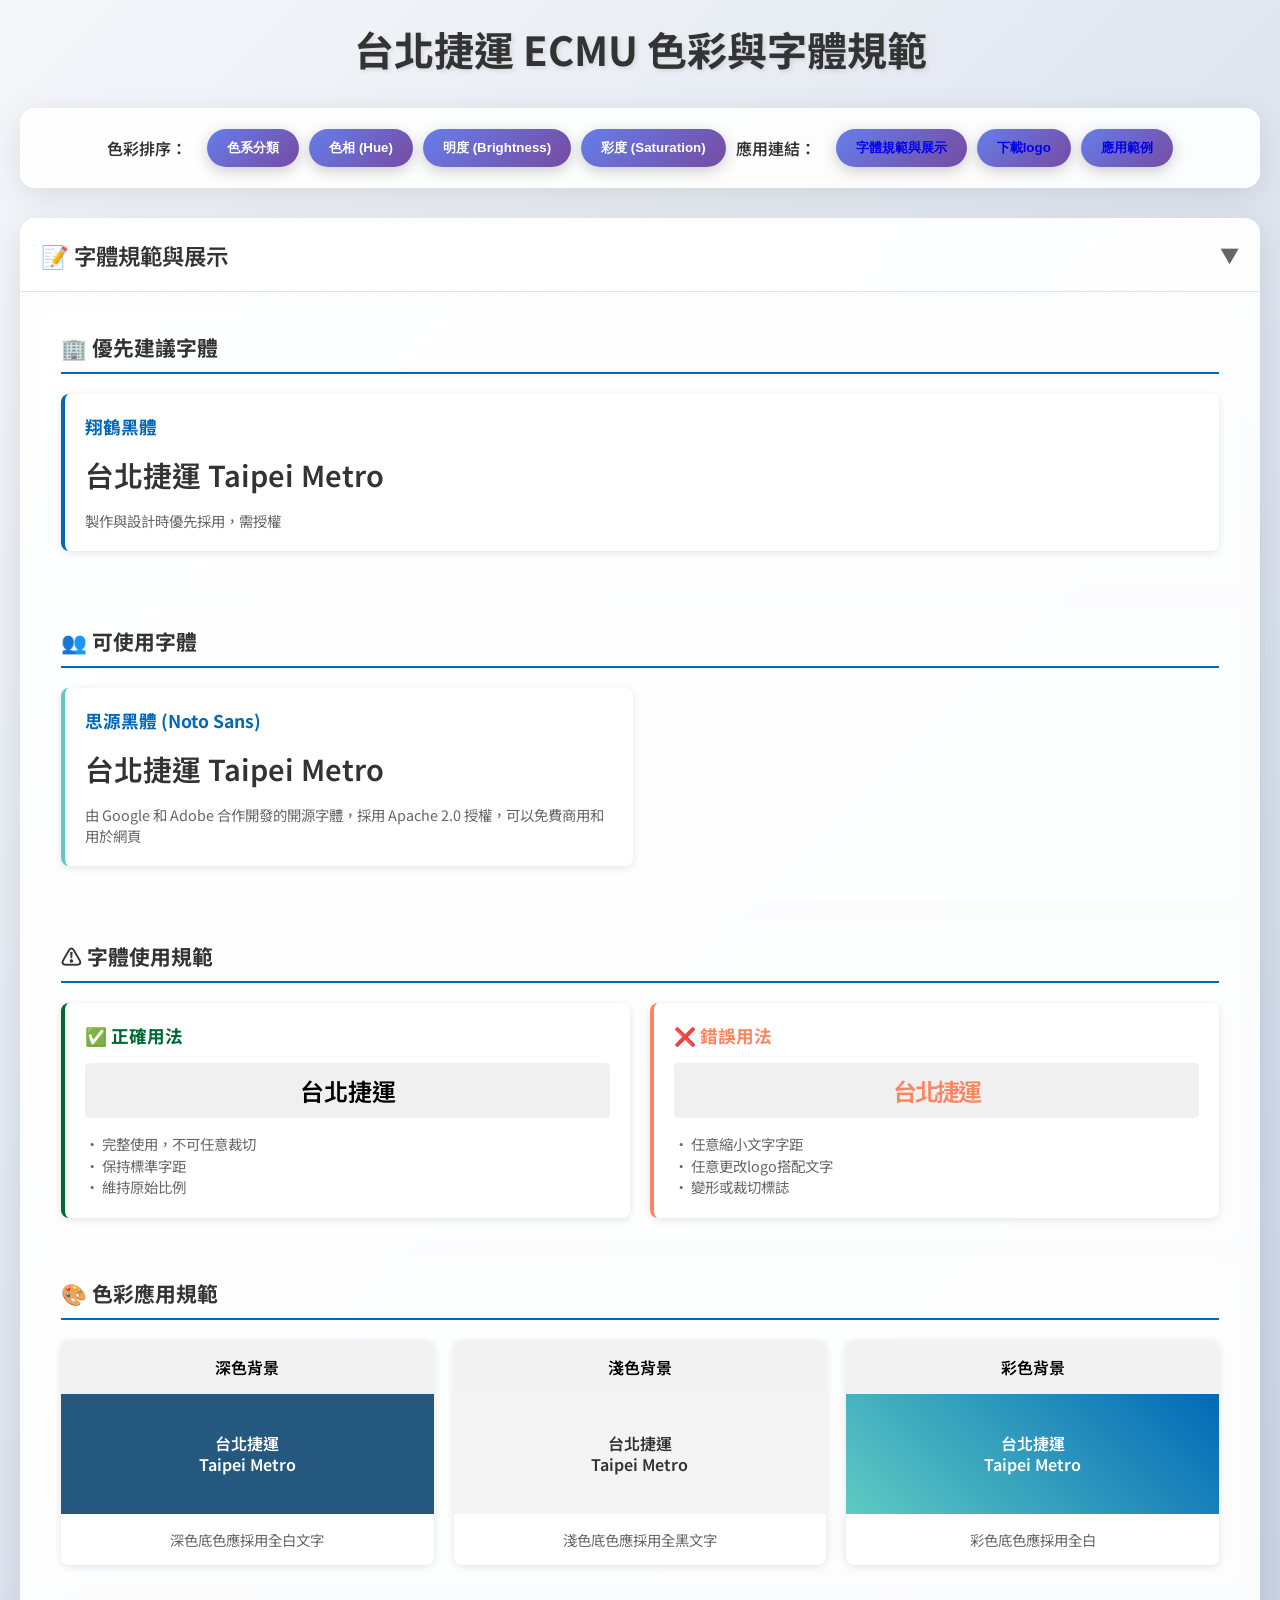
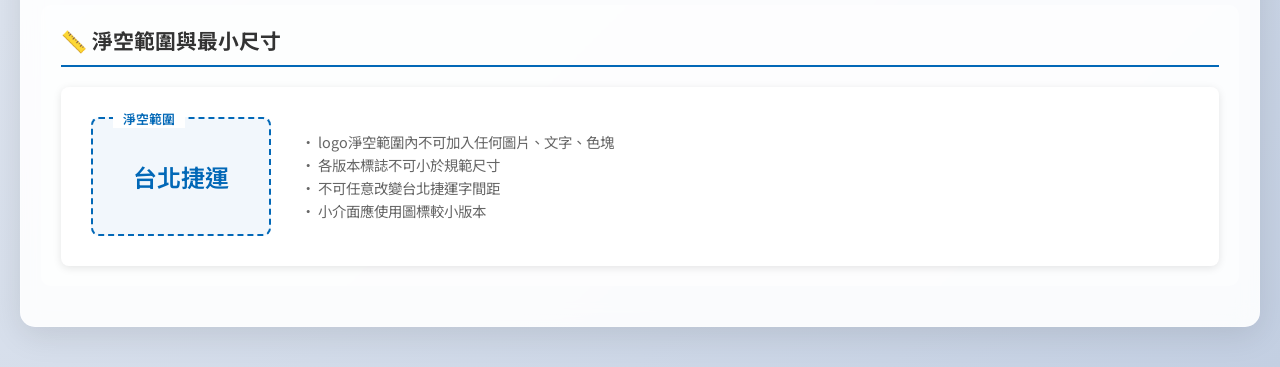
==== index.html @ f1dff5b7 "first commit" ====
<!DOCTYPE html>
<html lang="zh-TW">
<head>
    <meta charset="UTF-8">
    <meta name="viewport" content="width=device-width, initial-scale=1.0">
    <title>色彩展示板</title>
    <!-- 思源黑體 (Noto Sans CJK) 與 翔鶴黑體 (Shojumaru Gothic)-->
    <link rel="preconnect" href="https://fonts.googleapis.com">
    <link rel="preconnect" href="https://fonts.gstatic.com" crossorigin>
    <link href="https://fonts.googleapis.com/css2?family=Noto+Sans+TC:wght@400;700&display=swap" rel="stylesheet">
    <link rel="stylesheet" href="./style.css" />
</head>
<body>
    <div class="container">
        <h1> 台北捷運 ECMU 色彩與字體規範</h1>
        
        <div class="controls">
            <div class="sort-buttons">
                <span class="sort-label">色彩排序：</span>
                <button class="sort-btn active" onclick="sortColors('category')">色系分類</button>
                <button class="sort-btn" onclick="sortColors('hue')">色相 (Hue)</button>
                <button class="sort-btn" onclick="sortColors('brightness')">明度 (Brightness)</button>
                <button class="sort-btn" onclick="sortColors('saturation')">彩度 (Saturation)</button>
                <span class="sort-label">應用連結：</span>
                <button class="sort-btn" >
                    <a href="#font-guidelines">字體規範與展示</a>
                </button>
                <button class="sort-btn">
                    <a href="/TRTC/files/TRTC_logo.7z" >下載logo</a>
                </button>
                <button class="sort-btn">
                    <a href="./act_now/index.html">應用範例</a>
                </button>
            </div>
        </div>

        <div id="color-display"></div>

        <!-- 字體規範區塊 -->
        <div class="font-section">
            <div class="color-group">
                <div class="group-header" onclick="toggleGroup('font-guidelines')">
                    <div class="group-title">📝 字體規範與展示</div>
                    <div class="toggle-icon">▼</div>
                </div>
                <div class="color-grid" id="font-guidelines" >
                    <div class="font-guidelines-content">
                        <div class="font-category">
                            <h3>🏢 優先建議字體</h3>
                            <div class="font-demo primary-font">
                                <div class="font-name">翔鶴黑體</div>
                                <div class="font-sample">台北捷運 Taipei Metro</div>
                                <div class="font-description">製作與設計時優先採用，需授權</div>
                            </div>
                        </div>

                        <div class="font-category">
                            <h3>👥 可使用字體</h3>
                            <div class="font-demos">
                                <div class="font-demo secondary-font">
                                    <div class="font-name">思源黑體 (Noto Sans)</div>
                                    <div class="font-sample">台北捷運 Taipei Metro</div>
                                    <div class="font-description">由 Google 和 Adobe 合作開發的開源字體，採用 Apache 2.0 授權，可以免費商用和用於網頁</div>
                                </div>
                                <!-- <div class="font-demo secondary-font">
                                    <div class="font-name">思源宋體 (Noto Serif)</div>
                                    <div class="font-sample serif">台北捷運 Taipei Metro</div>
                                    <div class="font-description">內部製作可採用</div>
                                </div> -->
                            </div>
                        </div>

                        <div class="font-category">
                            <h3>⚠️ 字體使用規範</h3>
                            <div class="guidelines-grid">
                                <div class="guideline-item correct">
                                    <div class="guideline-title">✅ 正確用法</div>
                                    <div class="guideline-demo">
                                        <div class="logo-demo correct-spacing">台北捷運</div>
                                        <div class="guideline-text">• 完整使用，不可任意裁切<br>• 保持標準字距<br>• 維持原始比例</div>
                                    </div>
                                </div>
                                <div class="guideline-item incorrect">
                                    <div class="guideline-title">❌ 錯誤用法</div>
                                    <div class="guideline-demo">
                                        <div class="logo-demo incorrect-spacing">台北捷運</div>
                                        <div class="guideline-text">• 任意縮小文字字距<br>• 任意更改logo搭配文字<br>• 變形或裁切標誌</div>
                                    </div>
                                </div>
                            </div>
                        </div>

                        <div class="font-category">
                            <h3>🎨 色彩應用規範</h3>
                            <div class="color-usage-demos">
                                <div class="usage-demo">
                                    <div class="demo-title">深色背景</div>
                                    <div class="demo-bg dark-bg">
                                        <div class="demo-logo white-text">台北捷運<br>Taipei Metro</div>
                                    </div>
                                    <div class="demo-desc">深色底色應採用全白文字</div>
                                </div>
                                <div class="usage-demo">
                                    <div class="demo-title">淺色背景</div>
                                    <div class="demo-bg light-bg">
                                        <div class="demo-logo black-text">台北捷運<br>Taipei Metro</div>
                                    </div>
                                    <div class="demo-desc">淺色底色應採用全黑文字</div>
                                </div>
                                <div class="usage-demo">
                                    <div class="demo-title">彩色背景</div>
                                    <div class="demo-bg colorful-bg">
                                        <div class="demo-logo white-text">台北捷運<br>Taipei Metro</div>
                                    </div>
                                    <div class="demo-desc">彩色底色應採用全白</div>
                                </div>
                            </div>
                        </div>

                        <div class="font-category">
                            <h3>📏 淨空範圍與最小尺寸</h3>
                            <div class="spacing-demo">
                                <div class="spacing-example">
                                    <div class="safe-area">
                                        <div class="logo-placeholder">台北捷運</div>
                                    </div>
                                    <div class="spacing-note">
                                        • logo淨空範圍內不可加入任何圖片、文字、色塊<br>
                                        • 各版本標誌不可小於規範尺寸<br>
                                        • 不可任意改變台北捷運字間距<br>
                                        • 小介面應使用圖標較小版本
                                    </div>
                                </div>
                            </div>
                        </div>
                    </div>
                </div>
            </div>
        </div>
    </div>
    <a href="#" id="back-to-top" title="回到最上層">↑</a>
    <script src="./app.js"></script>
</body>
</html>
---- style.css ----
/* 引入 Google 字體 Noto Sans TC（支援繁體中文） */
@import url('https://fonts.googleapis.com/css2?family=Noto+Sans+TC:wght@400;700&display=swap');

/* 全域預設排版設定：取消內外邊距、啟用 box-sizing:border-box */
* {
    margin: 0;
    padding: 0;
    box-sizing: border-box;
}

/* 全站 body 基本設定 */
body {
    font-family: "Noto Sans TC", 'Segoe UI', Tahoma, Geneva, Verdana, sans-serif;
    background: linear-gradient(135deg, #f5f7fa 0%, #c3cfe2 100%);
    min-height: 100vh;
    padding: 20px;
}

/* 網站最大寬度設定，並置中 */
.container {
    max-width: 1400px;
    margin: 0 auto;
}

/* 頁面標題 h1 樣式 */
h1 {
    text-align: center;
    color: #333;
    margin-bottom: 30px;
    font-size: 2.5rem;
    text-shadow: 2px 2px 4px rgba(0, 0, 0, 0.1);
}

/* 所有連結不加底線 */
a {
    text-decoration: none; /* 移除所有連結的底線 */
    
}

/* 上方控制區塊（排序按鈕容器） */
.controls {
    background: rgba(255, 255, 255, 0.9);
    border-radius: 15px;
    padding: 20px;
    margin-bottom: 30px;
    box-shadow: 0 8px 32px rgba(0, 0, 0, 0.1);
    backdrop-filter: blur(10px);
    border: 1px solid rgba(255, 255, 255, 0.2);
}

/* 排序按鈕容器 */
.sort-buttons {
    display: flex;
    gap: 10px;
    flex-wrap: wrap;
    justify-content: center;
    align-items: center;
}

/* 排序標籤文字 */
.sort-label {
    font-weight: 600;
    color: #333;
    margin-right: 10px;
}

/* 排序按鈕樣式 */
.sort-btn {
    padding: 10px 20px;
    border: none;
    border-radius: 25px;
    background: linear-gradient(135deg, #667eea 0%, #764ba2 100%);
    color: white;
    font-weight: 600;
    cursor: pointer;
    transition: all 0.3s ease;
    box-shadow: 0 4px 15px rgba(0, 0, 0, 0.2);
}

/* 滑鼠移入排序按鈕時動畫 */
.sort-btn:hover {
    transform: translateY(-2px);
    box-shadow: 0 6px 20px rgba(0, 0, 0, 0.3);
}

/* 被選中的排序按鈕狀態 */
.sort-btn.active {
    background: linear-gradient(135deg, #ff6b6b 0%, #ee5a24 100%);
    transform: scale(1.05);
}

/* 每一個色系群組區塊 */
.color-group {
    background: rgba(255, 255, 255, 0.9);
    border-radius: 15px;
    margin-bottom: 20px;
    box-shadow: 0 8px 32px rgba(0, 0, 0, 0.1);
    backdrop-filter: blur(10px);
    border: 1px solid rgba(255, 255, 255, 0.2);
    overflow: hidden;
    transition: all 0.3s ease;
}

/* 滑鼠移入群組整塊的動畫效果 */
.color-group:hover {
    transform: translateY(-2px);
    box-shadow: 0 12px 40px rgba(0, 0, 0, 0.15);
}

/* 群組標題（可點擊收合） */
.group-header {
    padding: 20px;
    cursor: pointer;
    background: linear-gradient(135deg, rgba(255, 255, 255, 0.8), rgba(255, 255, 255, 0.6));
    border-bottom: 1px solid rgba(0, 0, 0, 0.1);
    display: flex;
    justify-content: space-between;
    align-items: center;
    transition: all 0.3s ease;
}

/* 滑鼠移入群組標題變更背景 */
.group-header:hover {
    background: linear-gradient(135deg, rgba(255, 255, 255, 0.9), rgba(255, 255, 255, 0.7));
}

/* 群組標題文字 */
.group-title {
    font-size: 1.4rem;
    font-weight: 600;
    color: #333;
}

/* 收合箭頭圖示 */
.toggle-icon {
    font-size: 1.2rem;
    transition: transform 0.3s ease;
    color: #666;
}

/* 收合時旋轉箭頭 */
.group-header.collapsed .toggle-icon {
    transform: rotate(-90deg);
}

/* 色塊容器（卡片網格） */
.color-grid {
    padding: 20px;
    display: flex;
    flex-wrap: wrap;
    /* grid-template-columns: repeat(auto-fill, minmax(200px, 1fr)); */
    gap: 15px;
    transition: all 0.3s ease;
    /* max-height: 2000px;
    overflow: hidden; */
    height: auto; /* 讓高度自動撐開 */
    max-height: none;/* 移除高度限制 */
    overflow: visible;/* 顯示所有內容 */
}

/* 收合時隱藏網格 */
.color-grid.collapsed {
    /* display: none; */
    /* max-height: none; */
    max-height: 0;
    padding: 0 20px;
}

/* 顏色卡片樣式 */
.color-card {
    background: white;
    border-radius: 12px;
    overflow: hidden;
    box-shadow: 0 4px 15px rgba(0, 0, 0, 0.1);
    transition: all 0.3s ease;
    position: relative;
}

/* 滑鼠移入卡片動畫 */
.color-card:hover {
    transform: translateY(-5px) scale(1.02);
    box-shadow: 0 8px 25px rgba(0, 0, 0, 0.2);
}

/* 上方顯示顏色色塊區域 */
.color-block {
    height: 120px;
    width: 100%;
    position: relative;
    cursor: pointer;
}

/* 卡片下方資訊區塊 */
.color-info {
    padding: 15px;
}

/* HEX 色碼顯示 */
.color-code {
    font-family: 'Courier New', monospace;
    font-size: 1.1rem;
    font-weight: bold;
    color: #333;
    margin-bottom: 8px;
    text-align: center;
}


.color-details {
    font-size: 0.85rem;
    color: #666;
    line-height: 1.4;
}

/* 顏色中文名稱 */
.color-name {
    font-weight: 600;
    margin-bottom: 4px;
    text-align: center;
}

/* HSV 值區塊排列 */
.hsv-info {
    display: grid;
    grid-template-columns: 1fr 1fr 1fr;
    gap: 8px;
    margin-top: 8px;
}

/* 每個 HSV 小框框 */
.hsv-item {
    text-align: center;
    padding: 4px;
    background: rgba(0, 0, 0, 0.05);
    border-radius: 4px;
}

/* 複製提示文字樣式（預設隱藏） */
.copy-message {
    position: absolute;
    top: 50%;
    left: 50%;
    transform: translate(-50%, -50%);
    background: rgba(0, 0, 0, 0.8);
    color: white;
    padding: 8px 12px;
    border-radius: 6px;
    font-size: 0.8rem;
    opacity: 0;
    transition: opacity 0.3s ease;
}

/* 顯示複製訊息 */
.copy-message.show {
    opacity: 1;
}

/* -------- 下面為字體與規範相關樣式 -------- */

/* 字體規範樣式 */
.font-section {
    margin-top: 30px;
}

.font-guidelines-content {
    padding: 0;
}

.font-category {
    margin-bottom: 30px;
    padding: 20px;
    background: rgba(255, 255, 255, 0.5);
    border-radius: 10px;
    margin: 0 0 20px 0;
}

.font-category h3 {
    color: #333;
    margin-bottom: 20px;
    font-size: 1.3rem;
    border-bottom: 2px solid #0268b7;
    padding-bottom: 10px;
}

.font-demo {
    background: white;
    padding: 20px;
    border-radius: 8px;
    box-shadow: 0 2px 8px rgba(0, 0, 0, 0.1);
    margin-bottom: 15px;
}

.font-name {
    font-weight: bold;
    color: #0268b7;
    margin-bottom: 10px;
    font-size: 1.1rem;
}

.font-sample {
    font-size: 1.8rem;
    font-weight: 600;
    margin: 15px 0;
    color: #333;
}

/* 標明 serif 字體用 */
.font-sample.serif {
    font-family: 'Noto Serif TC', serif;
}

.font-description {
    color: #666;
    font-size: 0.9rem;
}

.primary-font {
    border-left: 4px solid #0268b7;
}

.secondary-font {
    border-left: 4px solid #5ECBC3;
}

.font-demos {
    display: grid;
    grid-template-columns: 1fr 1fr;
    gap: 15px;
}

/* 色彩規範 */
.guidelines-grid {
    display: grid;
    grid-template-columns: 1fr 1fr;
    gap: 20px;
}

.guideline-item {
    background: white;
    padding: 20px;
    border-radius: 8px;
    box-shadow: 0 2px 8px rgba(0, 0, 0, 0.1);
}

.guideline-item.correct {
    border-left: 4px solid #006833;
}

.guideline-item.incorrect {
    border-left: 4px solid #FC8561;
}

.guideline-title {
    font-weight: bold;
    margin-bottom: 15px;
    font-size: 1.1rem;
}

.guideline-item.correct .guideline-title {
    color: #006833;
}

.guideline-item.incorrect .guideline-title {
    color: #FC8561;
}


.logo-demo {
    font-size: 1.5rem;
    font-weight: 600;
    margin: 15px 0;
    text-align: center;
    padding: 10px;
    background: #f0f0f0;
    border-radius: 4px;
}

.correct-spacing {
    letter-spacing: normal;
}

.incorrect-spacing {
    letter-spacing: -0.1em;
    color: #FC8561;
}

.guideline-text {
    font-size: 0.9rem;
    color: #666;
    line-height: 1.5;
}

.color-usage-demos {
    display: grid;
    grid-template-columns: repeat(auto-fit, minmax(200px, 1fr));
    gap: 20px;
}

.usage-demo {
    background: white;
    border-radius: 8px;
    overflow: hidden;
    box-shadow: 0 2px 8px rgba(0, 0, 0, 0.1);
}

.demo-title {
    padding: 15px;
    font-weight: 600;
    background: rgba(0, 0, 0, 0.05);
    text-align: center;
}

/* 色彩使用示範區塊 */
.demo-bg {
    height: 120px;
    display: flex;
    align-items: center;
    justify-content: center;
    position: relative;
}

.demo-bg.dark-bg {
    background: #25587F;
}

.demo-bg.light-bg {
    background: #f4f4f4;
}

.demo-bg.colorful-bg {
    background: linear-gradient(45deg, #5ECBC3, #0268b7);
}

.demo-logo {
    font-weight: 600;
    text-align: center;
    line-height: 1.3;
}

.white-text {
    color: white;
}

.black-text {
    color: #333;
}

.demo-desc {
    padding: 15px;
    font-size: 0.9rem;
    color: #666;
    text-align: center;
}

.spacing-demo {
    background: white;
    padding: 30px;
    border-radius: 8px;
    box-shadow: 0 2px 8px rgba(0, 0, 0, 0.1);
}

.spacing-example {
    display: flex;
    align-items: center;
    gap: 30px;
}

.safe-area {
    padding: 40px;
    border: 2px dashed #0268b7;
    background: rgba(2, 104, 183, 0.05);
    border-radius: 8px;
    position: relative;
}

.safe-area::before {
    content: '淨空範圍';
    position: absolute;
    top: -10px;
    left: 20px;
    background: white;
    padding: 0 10px;
    color: #0268b7;
    font-size: 0.8rem;
    font-weight: 600;
}

.logo-placeholder {
    font-size: 1.5rem;
    font-weight: 600;
    color: #0268b7;
    text-align: center;
}

.spacing-note {
    flex: 1;
    font-size: 0.9rem;
    color: #666;
    line-height: 1.6;
}

/* ------- 響應式設計：手機與小螢幕 ------- */
@media (max-width: 768px) {
    .color-grid {
        grid-template-columns: repeat(auto-fill, minmax(150px, 1fr));
        gap: 10px;
    }

    h1 {
        font-size: 2rem;
    }

    .group-title {
        font-size: 1.2rem;
    }

    .sort-buttons {
        flex-direction: column;
        align-items: stretch;
    }

    .sort-btn {
        margin: 5px 0;
    }

    .font-demos {
        grid-template-columns: 1fr;
    }

    .guidelines-grid {
        grid-template-columns: 1fr;
    }

    .color-usage-demos {
        grid-template-columns: 1fr;
    }

    .spacing-example {
        flex-direction: column;
        gap: 20px;
    }
}

/* 回到頂部按鈕 */
#back-to-top {
    display: none; /* 預設隱藏 */
    position: fixed; /* 固定在視窗中 */
    bottom: 20px; /* 距離底部 20px */
    right: 20px; /* 距離右側 20px */
    background-color: #007bff; /* 背景顏色 */
    color: white; /* 文字顏色 */
    padding: 10px 15px; /* 內邊距 */
    border-radius: 5px; /* 圓角 */
    text-decoration: none; /* 移除下劃線 */
    font-size: 24px; /* 字體大小 */
    line-height: 1; /* 行高 */
    z-index: 1000; /* 確保按鈕在其他內容之上 */
    box-shadow: 0 2px 5px rgba(0, 0, 0, 0.2); /* 陰影效果 */
    transition: background-color 0.3s ease; /* 背景顏色過渡效果 */
}

#back-to-top:hover {
    background-color: #0056b3; /* 懸停時的背景顏色 */
}
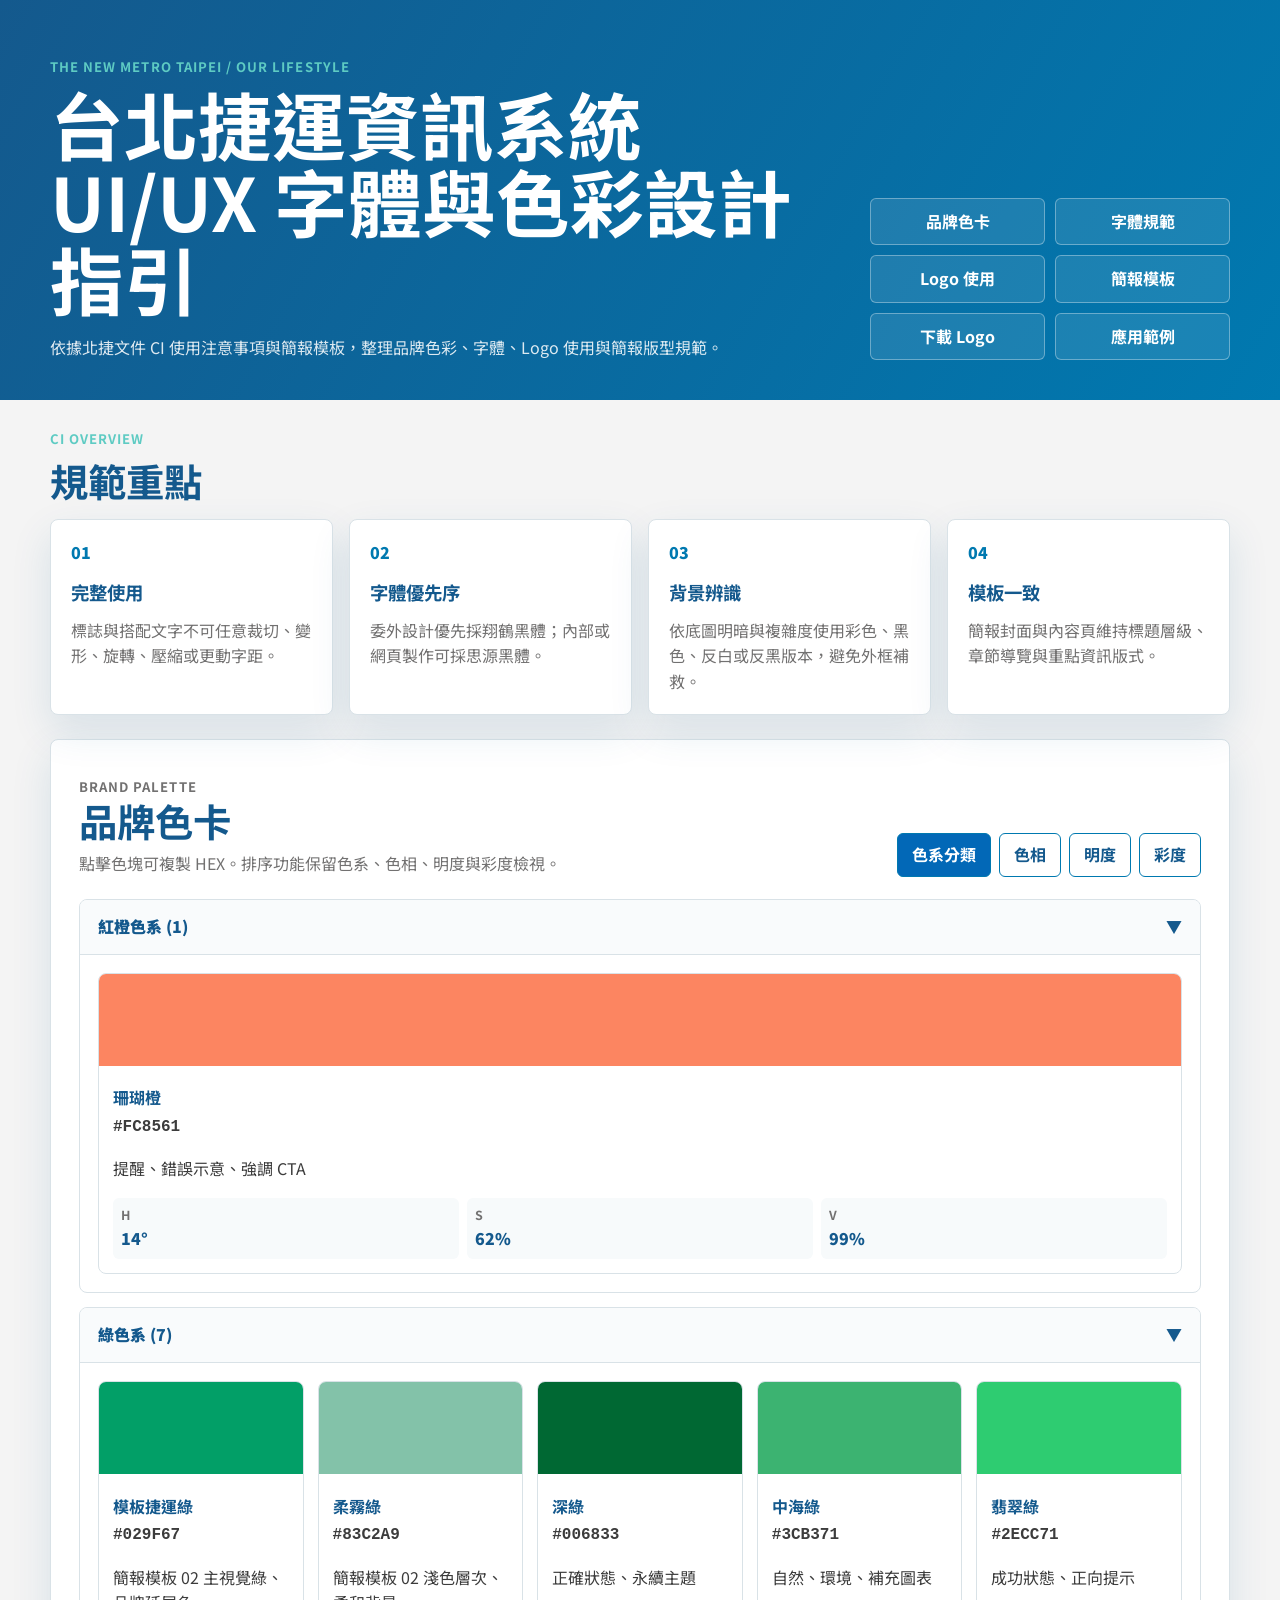
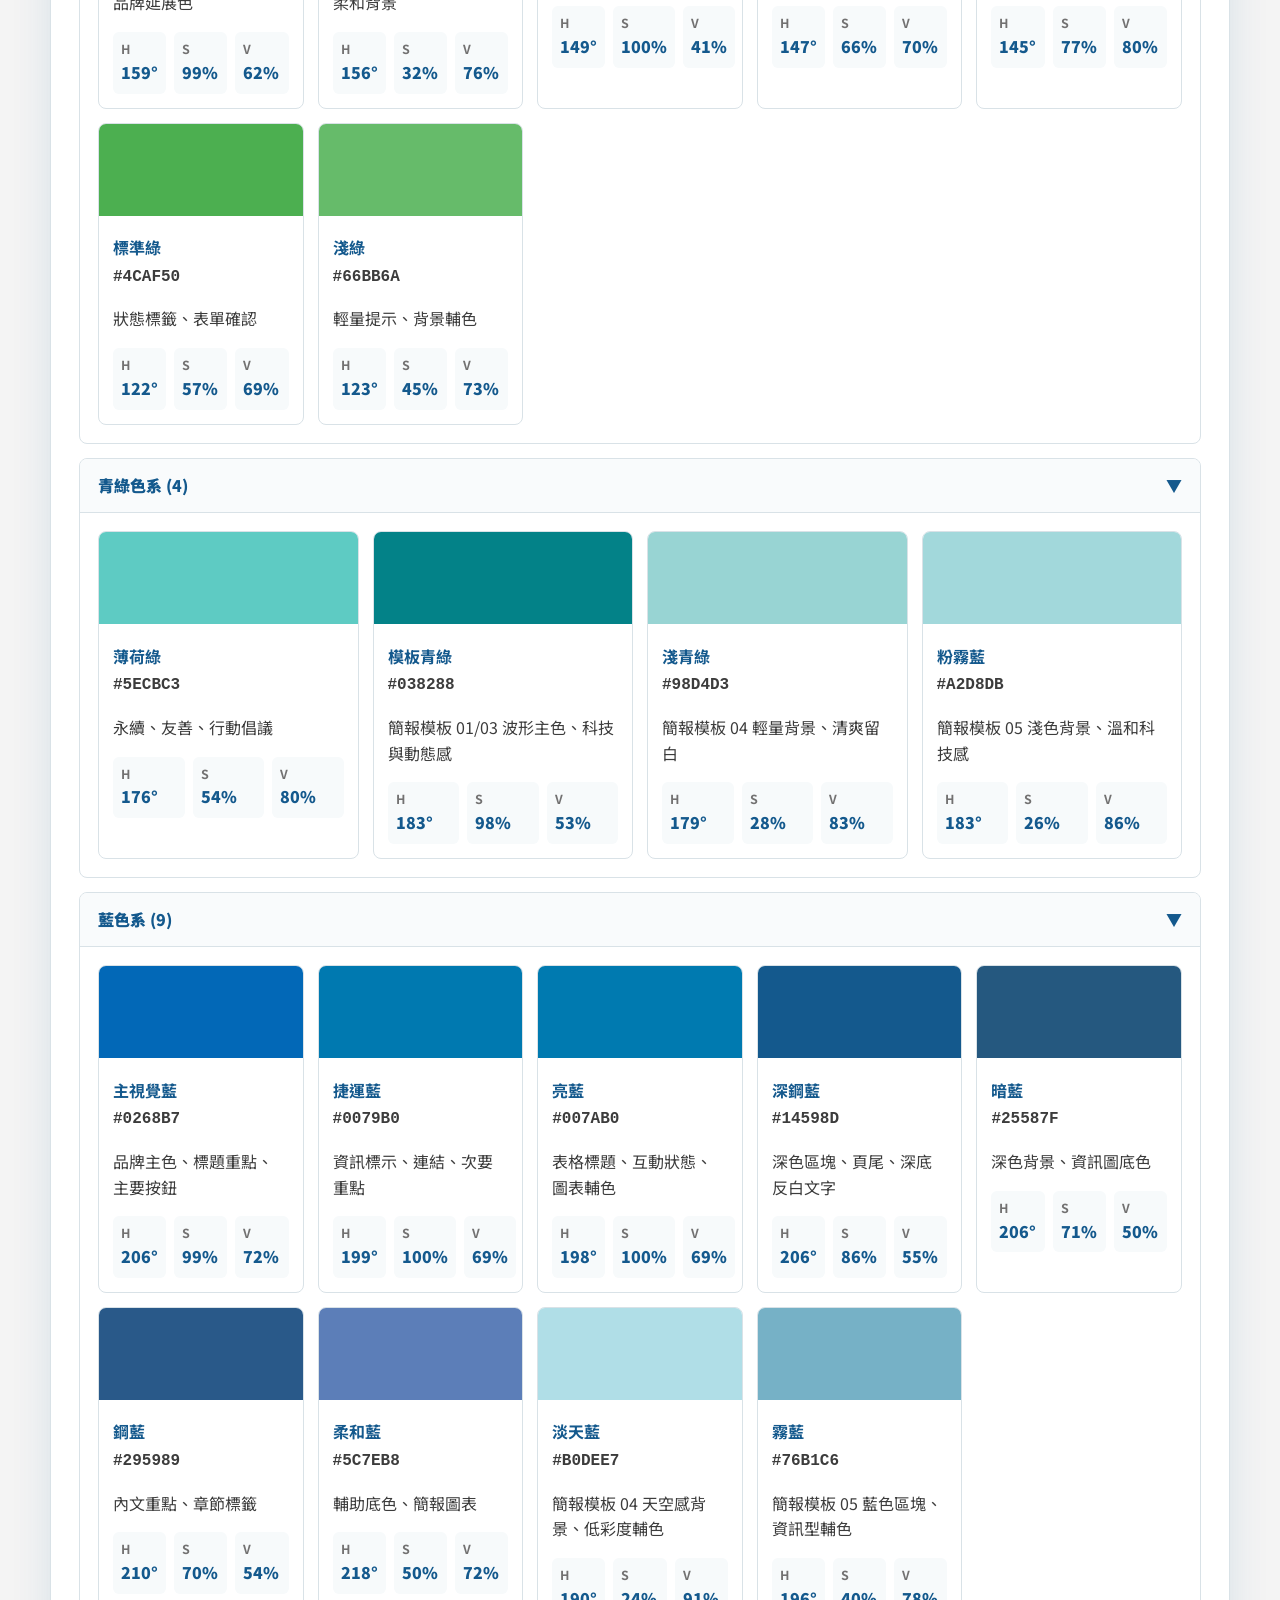
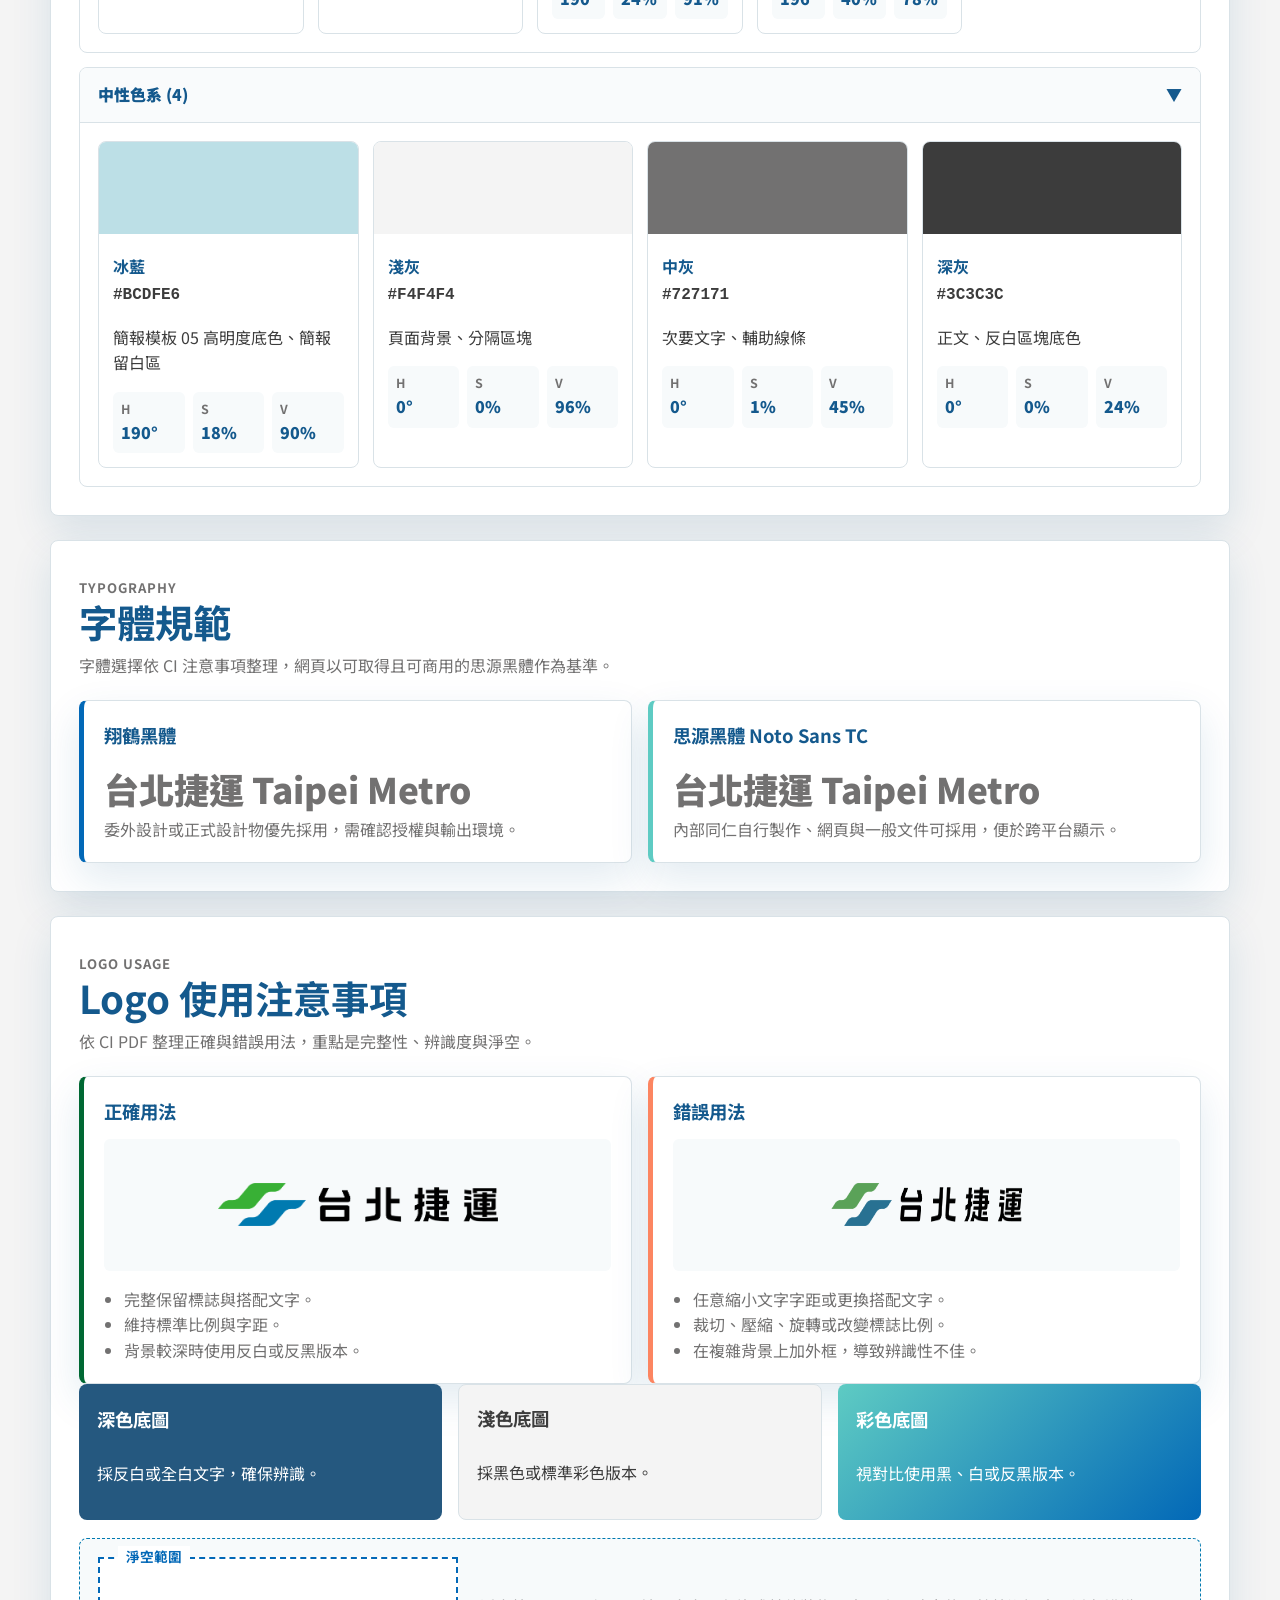
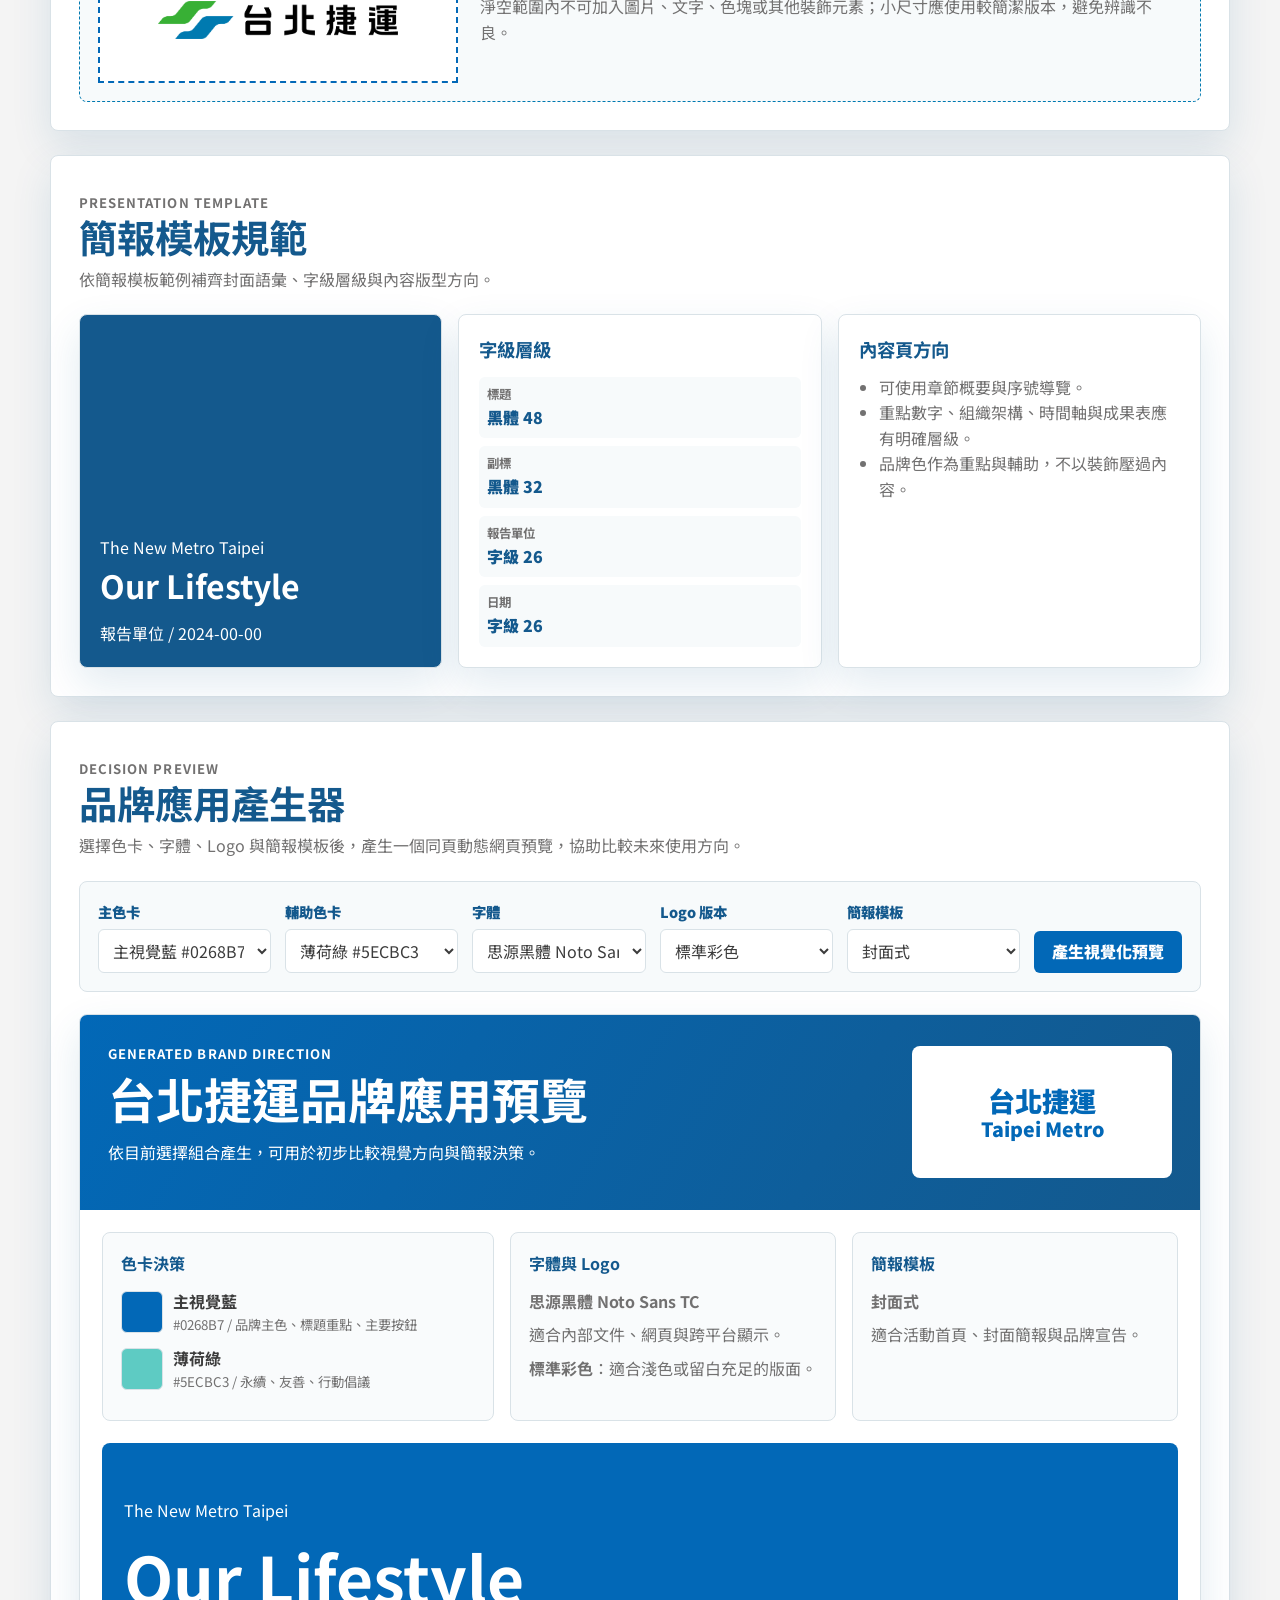
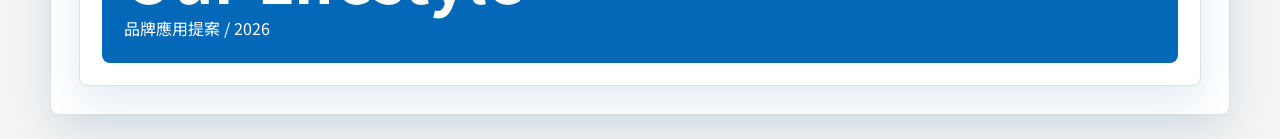
==== commit bc790cca: "建立台北捷運 CI 規範展示與品牌應用預覽" ====
--- a/index.html
+++ b/index.html
@@ -1,144 +1,236 @@
 <!DOCTYPE html>
-<html lang="zh-TW">
+<html lang="zh-Hant-TW">
 <head>
     <meta charset="UTF-8">
     <meta name="viewport" content="width=device-width, initial-scale=1.0">
-    <title>色彩展示板</title>
-    <!-- 思源黑體 (Noto Sans CJK) 與 翔鶴黑體 (Shojumaru Gothic)-->
+    <meta name="description" content="台北捷運資訊系統 UI/UX 字體與色彩設計指引">
+    <title>台北捷運資訊系統 UI/UX 字體與色彩設計指引</title>
     <link rel="preconnect" href="https://fonts.googleapis.com">
     <link rel="preconnect" href="https://fonts.gstatic.com" crossorigin>
-    <link href="https://fonts.googleapis.com/css2?family=Noto+Sans+TC:wght@400;700&display=swap" rel="stylesheet">
-    <link rel="stylesheet" href="./style.css" />
+    <link href="https://fonts.googleapis.com/css2?family=Noto+Sans+TC:wght@400;500;700;900&display=swap" rel="stylesheet">
+    <link rel="stylesheet" href="./style.css">
 </head>
 <body>
-    <div class="container">
-        <h1> 台北捷運 ECMU 色彩與字體規範</h1>
-        
-        <div class="controls">
-            <div class="sort-buttons">
-                <span class="sort-label">色彩排序：</span>
-                <button class="sort-btn active" onclick="sortColors('category')">色系分類</button>
-                <button class="sort-btn" onclick="sortColors('hue')">色相 (Hue)</button>
-                <button class="sort-btn" onclick="sortColors('brightness')">明度 (Brightness)</button>
-                <button class="sort-btn" onclick="sortColors('saturation')">彩度 (Saturation)</button>
-                <span class="sort-label">應用連結：</span>
-                <button class="sort-btn" >
-                    <a href="#font-guidelines">字體規範與展示</a>
-                </button>
-                <button class="sort-btn">
-                    <a href="/TRTC/files/TRTC_logo.7z" >下載logo</a>
-                </button>
-                <button class="sort-btn">
-                    <a href="./act_now/index.html">應用範例</a>
-                </button>
-            </div>
+    <header class="site-header">
+        <div class="container header-layout">
+            <div>
+                <p class="eyebrow">The New Metro Taipei / Our Lifestyle</p>
+                <h1>台北捷運資訊系統 UI/UX 字體與色彩設計指引</h1>
+                <p class="lead">依據北捷文件 CI 使用注意事項與簡報模板，整理品牌色彩、字體、Logo 使用與簡報版型規範。</p>
+            </div>
+            <nav class="quick-links" aria-label="主頁導覽">
+                <a href="#colors">品牌色卡</a>
+                <a href="#font-guidelines">字體規範</a>
+                <a href="#logo-rules">Logo 使用</a>
+                <a href="#presentation">簡報模板</a>
+                <a href="./files/TRTC_logo.7z" download>下載 Logo</a>
+                <a href="./act_now/index.html">應用範例</a>
+            </nav>
         </div>
-
-        <div id="color-display"></div>
-
-        <!-- 字體規範區塊 -->
-        <div class="font-section">
-            <div class="color-group">
-                <div class="group-header" onclick="toggleGroup('font-guidelines')">
-                    <div class="group-title">📝 字體規範與展示</div>
-                    <div class="toggle-icon">▼</div>
-                </div>
-                <div class="color-grid" id="font-guidelines" >
-                    <div class="font-guidelines-content">
-                        <div class="font-category">
-                            <h3>🏢 優先建議字體</h3>
-                            <div class="font-demo primary-font">
-                                <div class="font-name">翔鶴黑體</div>
-                                <div class="font-sample">台北捷運 Taipei Metro</div>
-                                <div class="font-description">製作與設計時優先採用，需授權</div>
-                            </div>
-                        </div>
-
-                        <div class="font-category">
-                            <h3>👥 可使用字體</h3>
-                            <div class="font-demos">
-                                <div class="font-demo secondary-font">
-                                    <div class="font-name">思源黑體 (Noto Sans)</div>
-                                    <div class="font-sample">台北捷運 Taipei Metro</div>
-                                    <div class="font-description">由 Google 和 Adobe 合作開發的開源字體，採用 Apache 2.0 授權，可以免費商用和用於網頁</div>
-                                </div>
-                                <!-- <div class="font-demo secondary-font">
-                                    <div class="font-name">思源宋體 (Noto Serif)</div>
-                                    <div class="font-sample serif">台北捷運 Taipei Metro</div>
-                                    <div class="font-description">內部製作可採用</div>
-                                </div> -->
-                            </div>
-                        </div>
-
-                        <div class="font-category">
-                            <h3>⚠️ 字體使用規範</h3>
-                            <div class="guidelines-grid">
-                                <div class="guideline-item correct">
-                                    <div class="guideline-title">✅ 正確用法</div>
-                                    <div class="guideline-demo">
-                                        <div class="logo-demo correct-spacing">台北捷運</div>
-                                        <div class="guideline-text">• 完整使用，不可任意裁切<br>• 保持標準字距<br>• 維持原始比例</div>
-                                    </div>
-                                </div>
-                                <div class="guideline-item incorrect">
-                                    <div class="guideline-title">❌ 錯誤用法</div>
-                                    <div class="guideline-demo">
-                                        <div class="logo-demo incorrect-spacing">台北捷運</div>
-                                        <div class="guideline-text">• 任意縮小文字字距<br>• 任意更改logo搭配文字<br>• 變形或裁切標誌</div>
-                                    </div>
-                                </div>
-                            </div>
-                        </div>
-
-                        <div class="font-category">
-                            <h3>🎨 色彩應用規範</h3>
-                            <div class="color-usage-demos">
-                                <div class="usage-demo">
-                                    <div class="demo-title">深色背景</div>
-                                    <div class="demo-bg dark-bg">
-                                        <div class="demo-logo white-text">台北捷運<br>Taipei Metro</div>
-                                    </div>
-                                    <div class="demo-desc">深色底色應採用全白文字</div>
-                                </div>
-                                <div class="usage-demo">
-                                    <div class="demo-title">淺色背景</div>
-                                    <div class="demo-bg light-bg">
-                                        <div class="demo-logo black-text">台北捷運<br>Taipei Metro</div>
-                                    </div>
-                                    <div class="demo-desc">淺色底色應採用全黑文字</div>
-                                </div>
-                                <div class="usage-demo">
-                                    <div class="demo-title">彩色背景</div>
-                                    <div class="demo-bg colorful-bg">
-                                        <div class="demo-logo white-text">台北捷運<br>Taipei Metro</div>
-                                    </div>
-                                    <div class="demo-desc">彩色底色應採用全白</div>
-                                </div>
-                            </div>
-                        </div>
-
-                        <div class="font-category">
-                            <h3>📏 淨空範圍與最小尺寸</h3>
-                            <div class="spacing-demo">
-                                <div class="spacing-example">
-                                    <div class="safe-area">
-                                        <div class="logo-placeholder">台北捷運</div>
-                                    </div>
-                                    <div class="spacing-note">
-                                        • logo淨空範圍內不可加入任何圖片、文字、色塊<br>
-                                        • 各版本標誌不可小於規範尺寸<br>
-                                        • 不可任意改變台北捷運字間距<br>
-                                        • 小介面應使用圖標較小版本
-                                    </div>
-                                </div>
-                            </div>
-                        </div>
+    </header>
+
+    <main class="container">
+        <section class="overview-grid" aria-labelledby="overview-title">
+            <div class="section-heading">
+                <p class="eyebrow">CI Overview</p>
+                <h2 id="overview-title">規範重點</h2>
+            </div>
+            <article class="summary-card">
+                <span class="summary-index">01</span>
+                <h3>完整使用</h3>
+                <p>標誌與搭配文字不可任意裁切、變形、旋轉、壓縮或更動字距。</p>
+            </article>
+            <article class="summary-card">
+                <span class="summary-index">02</span>
+                <h3>字體優先序</h3>
+                <p>委外設計優先採翔鶴黑體；內部或網頁製作可採思源黑體。</p>
+            </article>
+            <article class="summary-card">
+                <span class="summary-index">03</span>
+                <h3>背景辨識</h3>
+                <p>依底圖明暗與複雜度使用彩色、黑色、反白或反黑版本，避免外框補救。</p>
+            </article>
+            <article class="summary-card">
+                <span class="summary-index">04</span>
+                <h3>模板一致</h3>
+                <p>簡報封面與內容頁維持標題層級、章節導覽與重點資訊版式。</p>
+            </article>
+        </section>
+
+        <section id="colors" class="panel" aria-labelledby="colors-title">
+            <div class="panel-header">
+                <div>
+                    <p class="eyebrow">Brand Palette</p>
+                    <h2 id="colors-title">品牌色卡</h2>
+                    <p>點擊色塊可複製 HEX。排序功能保留色系、色相、明度與彩度檢視。</p>
+                </div>
+                <div class="toolbar" role="group" aria-label="色卡排序">
+                    <button class="sort-btn active" type="button" data-sort="category">色系分類</button>
+                    <button class="sort-btn" type="button" data-sort="hue">色相</button>
+                    <button class="sort-btn" type="button" data-sort="brightness">明度</button>
+                    <button class="sort-btn" type="button" data-sort="saturation">彩度</button>
+                </div>
+            </div>
+            <div id="color-display" class="color-display" aria-live="polite"></div>
+        </section>
+
+        <section id="font-guidelines" class="panel" aria-labelledby="font-title">
+            <div class="panel-header">
+                <div>
+                    <p class="eyebrow">Typography</p>
+                    <h2 id="font-title">字體規範</h2>
+                    <p>字體選擇依 CI 注意事項整理，網頁以可取得且可商用的思源黑體作為基準。</p>
+                </div>
+            </div>
+            <div class="two-column">
+                <article class="rule-card accent-blue">
+                    <h3>翔鶴黑體</h3>
+                    <p class="font-sample">台北捷運 Taipei Metro</p>
+                    <p>委外設計或正式設計物優先採用，需確認授權與輸出環境。</p>
+                </article>
+                <article class="rule-card accent-green">
+                    <h3>思源黑體 Noto Sans TC</h3>
+                    <p class="font-sample noto">台北捷運 Taipei Metro</p>
+                    <p>內部同仁自行製作、網頁與一般文件可採用，便於跨平台顯示。</p>
+                </article>
+            </div>
+        </section>
+
+        <section id="logo-rules" class="panel" aria-labelledby="logo-title">
+            <div class="panel-header">
+                <div>
+                    <p class="eyebrow">Logo Usage</p>
+                    <h2 id="logo-title">Logo 使用注意事項</h2>
+                    <p>依 CI PDF 整理正確與錯誤用法，重點是完整性、辨識度與淨空。</p>
+                </div>
+            </div>
+            <div class="rules-grid">
+                <article class="rule-card correct">
+                    <h3>正確用法</h3>
+                    <div class="logo-stage standard-logo">
+                        <img class="logo-image" src="./files/台北捷運品牌標誌-中文橫式-大_彩色.png" alt="台北捷運品牌標誌中文橫式彩色版">
                     </div>
-                </div>
-            </div>
-        </div>
-    </div>
-    <a href="#" id="back-to-top" title="回到最上層">↑</a>
+                    <ul>
+                        <li>完整保留標誌與搭配文字。</li>
+                        <li>維持標準比例與字距。</li>
+                        <li>背景較深時使用反白或反黑版本。</li>
+                    </ul>
+                </article>
+                <article class="rule-card incorrect">
+                    <h3>錯誤用法</h3>
+                    <div class="logo-stage distorted-logo">
+                        <img class="logo-image" src="./files/台北捷運品牌標誌-中文橫式-大_彩色.png" alt="錯誤示意：被壓縮變形的台北捷運品牌標誌">
+                    </div>
+                    <ul>
+                        <li>任意縮小文字字距或更換搭配文字。</li>
+                        <li>裁切、壓縮、旋轉或改變標誌比例。</li>
+                        <li>在複雜背景上加外框，導致辨識性不佳。</li>
+                    </ul>
+                </article>
+            </div>
+            <div class="usage-grid" aria-label="背景色使用示意">
+                <article class="usage-card dark-bg">
+                    <h3>深色底圖</h3>
+                    <p>採反白或全白文字，確保辨識。</p>
+                </article>
+                <article class="usage-card light-bg">
+                    <h3>淺色底圖</h3>
+                    <p>採黑色或標準彩色版本。</p>
+                </article>
+                <article class="usage-card brand-bg">
+                    <h3>彩色底圖</h3>
+                    <p>視對比使用黑、白或反黑版本。</p>
+                </article>
+            </div>
+            <div class="safe-area-demo">
+                <div class="safe-area-box">
+                    <img class="logo-image safe-logo" src="./files/台北捷運品牌標誌-中文橫式-大_彩色.png" alt="台北捷運品牌標誌淨空範圍示意">
+                </div>
+                <p>淨空範圍內不可加入圖片、文字、色塊或其他裝飾元素；小尺寸應使用較簡潔版本，避免辨識不良。</p>
+            </div>
+        </section>
+
+        <section id="presentation" class="panel" aria-labelledby="presentation-title">
+            <div class="panel-header">
+                <div>
+                    <p class="eyebrow">Presentation Template</p>
+                    <h2 id="presentation-title">簡報模板規範</h2>
+                    <p>依簡報模板範例補齊封面語彙、字級層級與內容版型方向。</p>
+                </div>
+            </div>
+            <div class="presentation-grid">
+                <article class="slide-card cover-slide">
+                    <p>The New Metro Taipei</p>
+                    <h3>Our Lifestyle</h3>
+                    <span>報告單位 / 2024-00-00</span>
+                </article>
+                <article class="slide-card">
+                    <h3>字級層級</h3>
+                    <dl class="spec-list">
+                        <div><dt>標題</dt><dd>黑體 48</dd></div>
+                        <div><dt>副標</dt><dd>黑體 32</dd></div>
+                        <div><dt>報告單位</dt><dd>字級 26</dd></div>
+                        <div><dt>日期</dt><dd>字級 26</dd></div>
+                    </dl>
+                </article>
+                <article class="slide-card">
+                    <h3>內容頁方向</h3>
+                    <ul>
+                        <li>可使用章節概要與序號導覽。</li>
+                        <li>重點數字、組織架構、時間軸與成果表應有明確層級。</li>
+                        <li>品牌色作為重點與輔助，不以裝飾壓過內容。</li>
+                    </ul>
+                </article>
+            </div>
+        </section>
+
+        <section id="decision-generator" class="panel generator-panel" aria-labelledby="generator-title">
+            <div class="panel-header">
+                <div>
+                    <p class="eyebrow">Decision Preview</p>
+                    <h2 id="generator-title">品牌應用產生器</h2>
+                    <p>選擇色卡、字體、Logo 與簡報模板後，產生一個同頁動態網頁預覽，協助比較未來使用方向。</p>
+                </div>
+            </div>
+            <form class="generator-form" id="brand-generator-form">
+                <div class="form-field">
+                    <label for="primaryColor">主色卡</label>
+                    <select id="primaryColor" name="primaryColor"></select>
+                </div>
+                <div class="form-field">
+                    <label for="accentColor">輔助色卡</label>
+                    <select id="accentColor" name="accentColor"></select>
+                </div>
+                <div class="form-field">
+                    <label for="fontChoice">字體</label>
+                    <select id="fontChoice" name="fontChoice">
+                        <option value="noto">思源黑體 Noto Sans TC</option>
+                        <option value="sho">翔鶴黑體</option>
+                    </select>
+                </div>
+                <div class="form-field">
+                    <label for="logoChoice">Logo 版本</label>
+                    <select id="logoChoice" name="logoChoice">
+                        <option value="standard">標準彩色</option>
+                        <option value="reverse">深色底反白</option>
+                        <option value="black">淺色底黑字</option>
+                    </select>
+                </div>
+                <div class="form-field">
+                    <label for="templateChoice">簡報模板</label>
+                    <select id="templateChoice" name="templateChoice">
+                        <option value="cover">封面式</option>
+                        <option value="agenda">章節概要式</option>
+                        <option value="metrics">重點數據式</option>
+                    </select>
+                </div>
+                <button class="generate-btn" type="submit">產生視覺化預覽</button>
+            </form>
+            <div class="generated-preview" id="generated-preview" aria-live="polite"></div>
+        </section>
+    </main>
+
+    <button id="back-to-top" type="button" aria-label="回到最上方">↑</button>
     <script src="./app.js"></script>
 </body>
-</html>+</html>
--- a/style.css
+++ b/style.css
@@ -1,564 +1,907 @@
-/* 引入 Google 字體 Noto Sans TC（支援繁體中文） */
-@import url('https://fonts.googleapis.com/css2?family=Noto+Sans+TC:wght@400;700&display=swap');
-
-/* 全域預設排版設定：取消內外邊距、啟用 box-sizing:border-box */
+:root {
+    --blue-900: #14598D;
+    --blue-800: #25587F;
+    --blue-700: #0268B7;
+    --blue-600: #0079B0;
+    --blue-500: #007AB0;
+    --mint: #5ECBC3;
+    --green-800: #006833;
+    --green-600: #3CB371;
+    --orange: #FC8561;
+    --gray-900: #3C3C3C;
+    --gray-700: #727171;
+    --gray-100: #F4F4F4;
+    --white: #FFFFFF;
+    --line: #D9E2E7;
+    --shadow: 0 16px 40px rgba(20, 89, 141, 0.12);
+}
+
 * {
+    box-sizing: border-box;
+}
+
+html {
+    scroll-behavior: smooth;
+}
+
+body {
     margin: 0;
-    padding: 0;
-    box-sizing: border-box;
-}
-
-/* 全站 body 基本設定 */
-body {
-    font-family: "Noto Sans TC", 'Segoe UI', Tahoma, Geneva, Verdana, sans-serif;
-    background: linear-gradient(135deg, #f5f7fa 0%, #c3cfe2 100%);
-    min-height: 100vh;
-    padding: 20px;
-}
-
-/* 網站最大寬度設定，並置中 */
+    color: var(--gray-900);
+    background: var(--gray-100);
+    font-family: "Noto Sans TC", "Microsoft JhengHei", Arial, sans-serif;
+    line-height: 1.6;
+}
+
+a {
+    color: inherit;
+    text-decoration: none;
+}
+
+button {
+    font: inherit;
+}
+
 .container {
-    max-width: 1400px;
+    width: min(1180px, calc(100% - 32px));
     margin: 0 auto;
 }
 
-/* 頁面標題 h1 樣式 */
+.site-header {
+    color: var(--white);
+    background: linear-gradient(120deg, var(--blue-900), var(--blue-600));
+}
+
+.header-layout {
+    display: grid;
+    grid-template-columns: minmax(0, 1fr) minmax(260px, 360px);
+    gap: 32px;
+    align-items: end;
+    padding: 56px 0 40px;
+}
+
+.eyebrow {
+    margin: 0 0 8px;
+    color: var(--mint);
+    font-size: 0.82rem;
+    font-weight: 700;
+    letter-spacing: 0.08em;
+    text-transform: uppercase;
+}
+
+h1,
+h2,
+h3,
+h4,
+p {
+    overflow-wrap: anywhere;
+}
+
 h1 {
-    text-align: center;
-    color: #333;
-    margin-bottom: 30px;
-    font-size: 2.5rem;
-    text-shadow: 2px 2px 4px rgba(0, 0, 0, 0.1);
-}
-
-/* 所有連結不加底線 */
-a {
-    text-decoration: none; /* 移除所有連結的底線 */
-    
-}
-
-/* 上方控制區塊（排序按鈕容器） */
-.controls {
-    background: rgba(255, 255, 255, 0.9);
-    border-radius: 15px;
-    padding: 20px;
-    margin-bottom: 30px;
-    box-shadow: 0 8px 32px rgba(0, 0, 0, 0.1);
-    backdrop-filter: blur(10px);
-    border: 1px solid rgba(255, 255, 255, 0.2);
-}
-
-/* 排序按鈕容器 */
-.sort-buttons {
-    display: flex;
+    max-width: 760px;
+    margin: 0;
+    font-size: clamp(2.2rem, 6vw, 4.6rem);
+    line-height: 1.05;
+    letter-spacing: 0;
+}
+
+h2 {
+    margin: 0;
+    color: var(--blue-900);
+    font-size: clamp(1.6rem, 3vw, 2.4rem);
+    line-height: 1.2;
+}
+
+h3 {
+    margin: 0 0 10px;
+    color: var(--blue-900);
+    font-size: 1.15rem;
+}
+
+.lead {
+    max-width: 760px;
+    margin: 18px 0 0;
+    color: rgba(255, 255, 255, 0.86);
+    font-size: 1.0rem;
+}
+
+.quick-links {
+    display: grid;
+    grid-template-columns: 1fr 1fr;
     gap: 10px;
-    flex-wrap: wrap;
-    justify-content: center;
-    align-items: center;
-}
-
-/* 排序標籤文字 */
-.sort-label {
-    font-weight: 600;
-    color: #333;
-    margin-right: 10px;
-}
-
-/* 排序按鈕樣式 */
-.sort-btn {
-    padding: 10px 20px;
-    border: none;
-    border-radius: 25px;
-    background: linear-gradient(135deg, #667eea 0%, #764ba2 100%);
-    color: white;
-    font-weight: 600;
-    cursor: pointer;
-    transition: all 0.3s ease;
-    box-shadow: 0 4px 15px rgba(0, 0, 0, 0.2);
-}
-
-/* 滑鼠移入排序按鈕時動畫 */
-.sort-btn:hover {
-    transform: translateY(-2px);
-    box-shadow: 0 6px 20px rgba(0, 0, 0, 0.3);
-}
-
-/* 被選中的排序按鈕狀態 */
-.sort-btn.active {
-    background: linear-gradient(135deg, #ff6b6b 0%, #ee5a24 100%);
-    transform: scale(1.05);
-}
-
-/* 每一個色系群組區塊 */
-.color-group {
-    background: rgba(255, 255, 255, 0.9);
-    border-radius: 15px;
-    margin-bottom: 20px;
-    box-shadow: 0 8px 32px rgba(0, 0, 0, 0.1);
-    backdrop-filter: blur(10px);
-    border: 1px solid rgba(255, 255, 255, 0.2);
-    overflow: hidden;
-    transition: all 0.3s ease;
-}
-
-/* 滑鼠移入群組整塊的動畫效果 */
-.color-group:hover {
-    transform: translateY(-2px);
-    box-shadow: 0 12px 40px rgba(0, 0, 0, 0.15);
-}
-
-/* 群組標題（可點擊收合） */
-.group-header {
-    padding: 20px;
-    cursor: pointer;
-    background: linear-gradient(135deg, rgba(255, 255, 255, 0.8), rgba(255, 255, 255, 0.6));
-    border-bottom: 1px solid rgba(0, 0, 0, 0.1);
-    display: flex;
-    justify-content: space-between;
-    align-items: center;
-    transition: all 0.3s ease;
-}
-
-/* 滑鼠移入群組標題變更背景 */
-.group-header:hover {
-    background: linear-gradient(135deg, rgba(255, 255, 255, 0.9), rgba(255, 255, 255, 0.7));
-}
-
-/* 群組標題文字 */
-.group-title {
-    font-size: 1.4rem;
-    font-weight: 600;
-    color: #333;
-}
-
-/* 收合箭頭圖示 */
-.toggle-icon {
-    font-size: 1.2rem;
-    transition: transform 0.3s ease;
-    color: #666;
-}
-
-/* 收合時旋轉箭頭 */
-.group-header.collapsed .toggle-icon {
-    transform: rotate(-90deg);
-}
-
-/* 色塊容器（卡片網格） */
-.color-grid {
-    padding: 20px;
-    display: flex;
-    flex-wrap: wrap;
-    /* grid-template-columns: repeat(auto-fill, minmax(200px, 1fr)); */
-    gap: 15px;
-    transition: all 0.3s ease;
-    /* max-height: 2000px;
-    overflow: hidden; */
-    height: auto; /* 讓高度自動撐開 */
-    max-height: none;/* 移除高度限制 */
-    overflow: visible;/* 顯示所有內容 */
-}
-
-/* 收合時隱藏網格 */
-.color-grid.collapsed {
-    /* display: none; */
-    /* max-height: none; */
-    max-height: 0;
-    padding: 0 20px;
-}
-
-/* 顏色卡片樣式 */
-.color-card {
-    background: white;
-    border-radius: 12px;
-    overflow: hidden;
-    box-shadow: 0 4px 15px rgba(0, 0, 0, 0.1);
-    transition: all 0.3s ease;
-    position: relative;
-}
-
-/* 滑鼠移入卡片動畫 */
-.color-card:hover {
-    transform: translateY(-5px) scale(1.02);
-    box-shadow: 0 8px 25px rgba(0, 0, 0, 0.2);
-}
-
-/* 上方顯示顏色色塊區域 */
-.color-block {
-    height: 120px;
-    width: 100%;
-    position: relative;
-    cursor: pointer;
-}
-
-/* 卡片下方資訊區塊 */
-.color-info {
-    padding: 15px;
-}
-
-/* HEX 色碼顯示 */
-.color-code {
-    font-family: 'Courier New', monospace;
-    font-size: 1.1rem;
-    font-weight: bold;
-    color: #333;
-    margin-bottom: 8px;
-    text-align: center;
-}
-
-
-.color-details {
-    font-size: 0.85rem;
-    color: #666;
-    line-height: 1.4;
-}
-
-/* 顏色中文名稱 */
-.color-name {
-    font-weight: 600;
-    margin-bottom: 4px;
-    text-align: center;
-}
-
-/* HSV 值區塊排列 */
-.hsv-info {
-    display: grid;
-    grid-template-columns: 1fr 1fr 1fr;
-    gap: 8px;
-    margin-top: 8px;
-}
-
-/* 每個 HSV 小框框 */
-.hsv-item {
-    text-align: center;
-    padding: 4px;
-    background: rgba(0, 0, 0, 0.05);
-    border-radius: 4px;
-}
-
-/* 複製提示文字樣式（預設隱藏） */
-.copy-message {
-    position: absolute;
-    top: 50%;
-    left: 50%;
-    transform: translate(-50%, -50%);
-    background: rgba(0, 0, 0, 0.8);
-    color: white;
-    padding: 8px 12px;
-    border-radius: 6px;
-    font-size: 0.8rem;
-    opacity: 0;
-    transition: opacity 0.3s ease;
-}
-
-/* 顯示複製訊息 */
-.copy-message.show {
-    opacity: 1;
-}
-
-/* -------- 下面為字體與規範相關樣式 -------- */
-
-/* 字體規範樣式 */
-.font-section {
-    margin-top: 30px;
-}
-
-.font-guidelines-content {
-    padding: 0;
-}
-
-.font-category {
-    margin-bottom: 30px;
-    padding: 20px;
-    background: rgba(255, 255, 255, 0.5);
-    border-radius: 10px;
-    margin: 0 0 20px 0;
-}
-
-.font-category h3 {
-    color: #333;
-    margin-bottom: 20px;
-    font-size: 1.3rem;
-    border-bottom: 2px solid #0268b7;
-    padding-bottom: 10px;
-}
-
-.font-demo {
-    background: white;
-    padding: 20px;
-    border-radius: 8px;
-    box-shadow: 0 2px 8px rgba(0, 0, 0, 0.1);
-    margin-bottom: 15px;
-}
-
-.font-name {
-    font-weight: bold;
-    color: #0268b7;
-    margin-bottom: 10px;
-    font-size: 1.1rem;
-}
-
-.font-sample {
-    font-size: 1.8rem;
-    font-weight: 600;
-    margin: 15px 0;
-    color: #333;
-}
-
-/* 標明 serif 字體用 */
-.font-sample.serif {
-    font-family: 'Noto Serif TC', serif;
-}
-
-.font-description {
-    color: #666;
-    font-size: 0.9rem;
-}
-
-.primary-font {
-    border-left: 4px solid #0268b7;
-}
-
-.secondary-font {
-    border-left: 4px solid #5ECBC3;
-}
-
-.font-demos {
-    display: grid;
-    grid-template-columns: 1fr 1fr;
-    gap: 15px;
-}
-
-/* 色彩規範 */
-.guidelines-grid {
-    display: grid;
-    grid-template-columns: 1fr 1fr;
-    gap: 20px;
-}
-
-.guideline-item {
-    background: white;
-    padding: 20px;
-    border-radius: 8px;
-    box-shadow: 0 2px 8px rgba(0, 0, 0, 0.1);
-}
-
-.guideline-item.correct {
-    border-left: 4px solid #006833;
-}
-
-.guideline-item.incorrect {
-    border-left: 4px solid #FC8561;
-}
-
-.guideline-title {
-    font-weight: bold;
-    margin-bottom: 15px;
-    font-size: 1.1rem;
-}
-
-.guideline-item.correct .guideline-title {
-    color: #006833;
-}
-
-.guideline-item.incorrect .guideline-title {
-    color: #FC8561;
-}
-
-
-.logo-demo {
-    font-size: 1.5rem;
-    font-weight: 600;
-    margin: 15px 0;
-    text-align: center;
-    padding: 10px;
-    background: #f0f0f0;
-    border-radius: 4px;
-}
-
-.correct-spacing {
-    letter-spacing: normal;
-}
-
-.incorrect-spacing {
-    letter-spacing: -0.1em;
-    color: #FC8561;
-}
-
-.guideline-text {
-    font-size: 0.9rem;
-    color: #666;
-    line-height: 1.5;
-}
-
-.color-usage-demos {
-    display: grid;
-    grid-template-columns: repeat(auto-fit, minmax(200px, 1fr));
-    gap: 20px;
-}
-
-.usage-demo {
-    background: white;
-    border-radius: 8px;
-    overflow: hidden;
-    box-shadow: 0 2px 8px rgba(0, 0, 0, 0.1);
-}
-
-.demo-title {
-    padding: 15px;
-    font-weight: 600;
-    background: rgba(0, 0, 0, 0.05);
-    text-align: center;
-}
-
-/* 色彩使用示範區塊 */
-.demo-bg {
-    height: 120px;
+}
+
+.quick-links a {
+    min-height: 44px;
     display: flex;
     align-items: center;
     justify-content: center;
-    position: relative;
-}
-
-.demo-bg.dark-bg {
-    background: #25587F;
-}
-
-.demo-bg.light-bg {
-    background: #f4f4f4;
-}
-
-.demo-bg.colorful-bg {
-    background: linear-gradient(45deg, #5ECBC3, #0268b7);
-}
-
-.demo-logo {
-    font-weight: 600;
-    text-align: center;
-    line-height: 1.3;
-}
-
-.white-text {
-    color: white;
-}
-
-.black-text {
-    color: #333;
-}
-
-.demo-desc {
-    padding: 15px;
-    font-size: 0.9rem;
-    color: #666;
-    text-align: center;
-}
-
-.spacing-demo {
-    background: white;
-    padding: 30px;
+    padding: 10px 12px;
+    border: 1px solid rgba(255, 255, 255, 0.34);
+    border-radius: 6px;
+    background: rgba(255, 255, 255, 0.1);
+    color: var(--white);
+    font-weight: 700;
+}
+
+.quick-links a:hover,
+.quick-links a:focus-visible {
+    background: var(--white);
+    color: var(--blue-900);
+}
+
+.overview-grid {
+    display: grid;
+    grid-template-columns: repeat(4, minmax(0, 1fr));
+    gap: 16px;
+    padding: 28px 0 24px;
+}
+
+.section-heading {
+    grid-column: 1 / -1;
+}
+
+.summary-card,
+.panel,
+.rule-card,
+.slide-card {
+    border: 1px solid var(--line);
     border-radius: 8px;
-    box-shadow: 0 2px 8px rgba(0, 0, 0, 0.1);
-}
-
-.spacing-example {
+    background: var(--white);
+    box-shadow: var(--shadow);
+}
+
+.summary-card {
+    padding: 20px;
+}
+
+.summary-index {
+    display: inline-block;
+    margin-bottom: 12px;
+    color: var(--blue-600);
+    font-weight: 900;
+}
+
+.summary-card p,
+.rule-card p,
+.panel-header p,
+.slide-card p,
+.slide-card li,
+.rule-card li,
+.safe-area-demo p {
+    margin: 0;
+    color: var(--gray-700);
+}
+
+.panel {
+    margin: 0 0 24px;
+    padding: 28px;
+}
+
+.panel-header {
+    display: flex;
+    gap: 24px;
+    justify-content: space-between;
+    align-items: flex-end;
+    margin-bottom: 22px;
+}
+
+.panel-header p {
+    margin-top: 8px;
+}
+
+.toolbar {
+    display: flex;
+    flex-wrap: wrap;
+    gap: 8px;
+    justify-content: flex-end;
+}
+
+.sort-btn {
+    min-height: 40px;
+    padding: 8px 14px;
+    border: 1px solid var(--blue-600);
+    border-radius: 6px;
+    background: var(--white);
+    color: var(--blue-900);
+    cursor: pointer;
+    font-weight: 700;
+}
+
+.sort-btn:hover,
+.sort-btn:focus-visible,
+.sort-btn.active {
+    background: var(--blue-700);
+    color: var(--white);
+}
+
+.color-display {
+    display: grid;
+    gap: 14px;
+}
+
+.color-group {
+    border: 1px solid var(--line);
+    border-radius: 8px;
+    overflow: hidden;
+    background: var(--white);
+}
+
+.group-header {
+    width: 100%;
+    min-height: 54px;
     display: flex;
     align-items: center;
-    gap: 30px;
-}
-
-.safe-area {
-    padding: 40px;
-    border: 2px dashed #0268b7;
-    background: rgba(2, 104, 183, 0.05);
+    justify-content: space-between;
+    padding: 14px 18px;
+    border: 0;
+    border-bottom: 1px solid var(--line);
+    background: #F9FBFC;
+    color: var(--blue-900);
+    cursor: pointer;
+    font-weight: 900;
+    text-align: left;
+}
+
+.toggle-icon {
+    transition: transform 0.2s ease;
+}
+
+.group-header.collapsed .toggle-icon {
+    transform: rotate(-90deg);
+}
+
+.color-grid {
+    display: grid;
+    grid-template-columns: repeat(auto-fit, minmax(180px, 1fr));
+    gap: 14px;
+    padding: 18px;
+}
+
+.color-grid.collapsed {
+    display: none;
+}
+
+.color-card {
+    border: 1px solid var(--line);
     border-radius: 8px;
+    overflow: hidden;
+    background: var(--white);
+}
+
+.color-swatch {
     position: relative;
-}
-
-.safe-area::before {
-    content: '淨空範圍';
+    width: 100%;
+    height: 92px;
+    border: 0;
+    cursor: pointer;
+}
+
+.copy-message {
     position: absolute;
-    top: -10px;
-    left: 20px;
-    background: white;
-    padding: 0 10px;
-    color: #0268b7;
-    font-size: 0.8rem;
-    font-weight: 600;
+    inset: auto 50% 16px auto;
+    transform: translateX(50%);
+    padding: 4px 10px;
+    border-radius: 4px;
+    background: rgba(0, 0, 0, 0.72);
+    color: var(--white);
+    font-size: 0.82rem;
+    opacity: 0;
+    transition: opacity 0.2s ease;
+}
+
+.copy-message.show {
+    opacity: 1;
+}
+
+.color-info {
+    padding: 14px;
+}
+
+.color-info h4 {
+    margin: 0;
+    color: var(--blue-900);
+}
+
+.color-code {
+    margin: 4px 0 8px;
+    color: var(--gray-900);
+    font-family: Consolas, "Courier New", monospace;
+    font-weight: 700;
+}
+
+.hsv-info,
+.spec-list {
+    margin: 12px 0 0;
+}
+
+.hsv-info {
+    display: grid;
+    grid-template-columns: repeat(3, 1fr);
+    gap: 8px;
+}
+
+.hsv-info div,
+.spec-list div {
+    padding: 8px;
+    border-radius: 6px;
+    background: #F7FAFB;
+}
+
+.hsv-info dt,
+.spec-list dt {
+    color: var(--gray-700);
+    font-size: 0.78rem;
+    font-weight: 700;
+}
+
+.hsv-info dd,
+.spec-list dd {
+    margin: 0;
+    color: var(--blue-900);
+    font-weight: 900;
+}
+
+.two-column,
+.rules-grid,
+.usage-grid,
+.presentation-grid {
+    display: grid;
+    gap: 16px;
+}
+
+.two-column,
+.rules-grid {
+    grid-template-columns: repeat(2, minmax(0, 1fr));
+}
+
+.usage-grid,
+.presentation-grid {
+    grid-template-columns: repeat(3, minmax(0, 1fr));
+}
+
+.rule-card,
+.slide-card {
+    padding: 20px;
+}
+
+.accent-blue {
+    border-left: 5px solid var(--blue-700);
+}
+
+.accent-green {
+    border-left: 5px solid var(--mint);
+}
+
+.correct {
+    border-left: 5px solid var(--green-800);
+}
+
+.incorrect {
+    border-left: 5px solid var(--orange);
+}
+
+.font-sample {
+    margin: 14px 0;
+    color: var(--gray-900);
+    font-size: clamp(1.6rem, 4vw, 2.2rem);
+    font-weight: 900;
+}
+
+.font-sample.noto {
+    font-family: "Noto Sans TC", sans-serif;
+}
+
+.logo-stage {
+    min-height: 132px;
+    display: flex;
+    flex-direction: column;
+    align-items: center;
+    justify-content: center;
+    margin: 12px 0 16px;
+    border-radius: 6px;
+    background: #F7FAFB;
+    color: var(--blue-900);
+    font-size: 1.65rem;
+    font-weight: 900;
+    line-height: 1.25;
+    text-align: center;
+}
+
+.logo-image {
+    display: block;
+    width: min(100%, 280px);
+    height: auto;
+    object-fit: contain;
+}
+
+.distorted-logo {
+    overflow: hidden;
+}
+
+.distorted-logo .logo-image {
+    transform: scaleX(0.68) skewX(-5deg);
+    filter: saturate(0.6);
+}
+
+.safe-logo {
+    width: min(100%, 240px);
+    margin: 0 auto;
+}
+
+.rule-card ul,
+.slide-card ul {
+    margin: 0;
+    padding-left: 1.25rem;
+}
+
+.usage-card {
+    min-height: 136px;
+    padding: 18px;
+    border-radius: 8px;
+    display: flex;
+    flex-direction: column;
+    justify-content: flex-end;
+}
+
+.usage-card h3,
+.usage-card p {
+    color: inherit;
+}
+
+.dark-bg {
+    background: var(--blue-800);
+    color: var(--white);
+}
+
+.light-bg {
+    border: 1px solid var(--line);
+    background: var(--gray-100);
+    color: var(--gray-900);
+}
+
+.brand-bg {
+    background: linear-gradient(135deg, var(--mint), var(--blue-700));
+    color: var(--white);
+}
+
+.safe-area-demo {
+    display: grid;
+    grid-template-columns: minmax(220px, 360px) minmax(0, 1fr);
+    gap: 22px;
+    align-items: center;
+    margin-top: 18px;
+    padding: 18px;
+    border: 1px dashed var(--blue-600);
+    border-radius: 8px;
+    background: #F7FAFB;
+}
+
+.safe-area-box {
+    position: relative;
+    padding: 42px;
+    border: 2px dashed var(--blue-700);
+    background: var(--white);
+}
+
+.safe-area-box::before {
+    content: "淨空範圍";
+    position: absolute;
+    top: -13px;
+    left: 18px;
+    padding: 0 8px;
+    background: var(--white);
+    color: var(--blue-700);
+    font-weight: 700;
+    font-size: 0.85rem;
 }
 
 .logo-placeholder {
-    font-size: 1.5rem;
-    font-weight: 600;
-    color: #0268b7;
+    color: var(--blue-700);
+    font-size: 1.4rem;
+    font-weight: 900;
     text-align: center;
 }
 
-.spacing-note {
-    flex: 1;
+.cover-slide {
+    min-height: 220px;
+    display: flex;
+    flex-direction: column;
+    justify-content: flex-end;
+    background: var(--blue-900);
+    color: var(--white);
+}
+
+.cover-slide h3,
+.cover-slide p,
+.cover-slide span {
+    color: var(--white);
+}
+
+.cover-slide h3 {
+    font-size: 2rem;
+}
+
+.spec-list {
+    display: grid;
+    gap: 8px;
+}
+
+.generator-panel {
+    scroll-margin-top: 16px;
+}
+
+.generator-form {
+    display: grid;
+    grid-template-columns: repeat(5, minmax(150px, 1fr)) auto;
+    gap: 14px;
+    align-items: end;
+    margin-bottom: 22px;
+    padding: 18px;
+    border: 1px solid var(--line);
+    border-radius: 8px;
+    background: #F7FAFB;
+}
+
+.form-field {
+    display: grid;
+    gap: 6px;
+}
+
+.form-field label {
+    color: var(--blue-900);
     font-size: 0.9rem;
-    color: #666;
-    line-height: 1.6;
-}
-
-/* ------- 響應式設計：手機與小螢幕 ------- */
-@media (max-width: 768px) {
+    font-weight: 900;
+}
+
+.form-field select {
+    width: 100%;
+    min-height: 42px;
+    padding: 8px 10px;
+    border: 1px solid var(--line);
+    border-radius: 6px;
+    background: var(--white);
+    color: var(--gray-900);
+    font: inherit;
+}
+
+.generate-btn {
+    min-height: 42px;
+    padding: 8px 18px;
+    border: 0;
+    border-radius: 6px;
+    background: var(--blue-700);
+    color: var(--white);
+    cursor: pointer;
+    font-weight: 900;
+    white-space: nowrap;
+}
+
+.generate-btn:hover,
+.generate-btn:focus-visible {
+    background: var(--blue-900);
+}
+
+.generated-preview {
+    scroll-margin-top: 18px;
+}
+
+.decision-output {
+    border: 1px solid var(--line);
+    border-radius: 8px;
+    overflow: hidden;
+    background: var(--white);
+    box-shadow: var(--shadow);
+}
+
+.preview-hero {
+    display: grid;
+    grid-template-columns: minmax(0, 1fr) minmax(180px, 260px);
+    gap: 20px;
+    align-items: center;
+    padding: 28px;
+    background: linear-gradient(120deg, var(--preview-primary), var(--blue-900));
+    color: var(--white);
+}
+
+.preview-hero .eyebrow,
+.preview-hero h3,
+.preview-hero p {
+    color: var(--white);
+}
+
+.preview-hero h3 {
+    margin: 0 0 10px;
+    font-size: clamp(1.8rem, 4vw, 3rem);
+    line-height: 1.1;
+}
+
+.preview-logo {
+    min-height: 132px;
+    display: flex;
+    flex-direction: column;
+    justify-content: center;
+    padding: 22px;
+    border-radius: 8px;
+    font-size: 1.7rem;
+    font-weight: 900;
+    line-height: 1.25;
+    text-align: center;
+}
+
+.preview-logo span {
+    font-size: 0.72em;
+}
+
+.preview-logo-standard {
+    background: var(--white);
+    color: var(--preview-primary);
+}
+
+.preview-logo-reverse {
+    border: 1px solid rgba(255, 255, 255, 0.42);
+    background: rgba(0, 0, 0, 0.18);
+    color: var(--white);
+}
+
+.preview-logo-black {
+    background: var(--gray-100);
+    color: var(--gray-900);
+}
+
+.preview-summary-grid {
+    display: grid;
+    grid-template-columns: 1.2fr 1fr 1fr;
+    gap: 16px;
+    padding: 22px;
+}
+
+.preview-summary-grid section {
+    padding: 18px;
+    border: 1px solid var(--line);
+    border-radius: 8px;
+    background: #F9FBFC;
+}
+
+.preview-summary-grid h4 {
+    margin: 0 0 12px;
+    color: var(--blue-900);
+}
+
+.preview-summary-grid p {
+    margin: 0 0 8px;
+    color: var(--gray-700);
+}
+
+.decision-swatches {
+    display: grid;
+    grid-template-columns: 42px minmax(0, 1fr);
+    gap: 10px;
+    align-items: center;
+    margin-bottom: 10px;
+}
+
+.decision-swatches span {
+    width: 42px;
+    height: 42px;
+    border: 1px solid var(--line);
+    border-radius: 6px;
+}
+
+.decision-swatches strong,
+.decision-swatches small {
+    display: block;
+}
+
+.decision-swatches small {
+    color: var(--gray-700);
+}
+
+.preview-slide {
+    margin: 0 22px 22px;
+    padding: 22px;
+    border-radius: 8px;
+    background: #F7FAFB;
+}
+
+.cover-preview {
+    min-height: 220px;
+    display: flex;
+    flex-direction: column;
+    justify-content: flex-end;
+    color: var(--white);
+}
+
+.cover-preview p,
+.cover-preview h4,
+.cover-preview span {
+    color: var(--white);
+}
+
+.cover-preview h4 {
+    margin: 4px 0 8px;
+    font-size: clamp(2rem, 5vw, 4rem);
+    line-height: 1;
+}
+
+.agenda-preview {
+    display: grid;
+    gap: 16px;
+}
+
+.agenda-preview p,
+.metrics-preview p {
+    margin: 0;
+    color: var(--blue-900);
+    font-weight: 900;
+}
+
+.agenda-preview ol {
+    display: grid;
+    grid-template-columns: repeat(3, minmax(0, 1fr));
+    gap: 12px;
+    margin: 0;
+    padding: 0;
+    list-style: none;
+}
+
+.agenda-preview li {
+    padding: 18px;
+    border-left: 5px solid var(--preview-accent);
+    border-radius: 6px;
+    background: var(--white);
+    color: var(--blue-900);
+    font-weight: 900;
+}
+
+.agenda-preview span {
+    display: block;
+    color: var(--preview-primary);
+}
+
+.metrics-preview {
+    display: grid;
+    grid-template-columns: repeat(2, minmax(0, 1fr));
+    gap: 14px;
+}
+
+.metrics-preview p {
+    grid-column: 1 / -1;
+}
+
+.metrics-preview div {
+    padding: 20px;
+    border-radius: 6px;
+    background: var(--white);
+}
+
+.metrics-preview strong,
+.metrics-preview span {
+    display: block;
+}
+
+.metrics-preview strong {
+    font-size: clamp(2rem, 5vw, 3.5rem);
+    line-height: 1;
+}
+
+.metrics-preview span {
+    margin-top: 8px;
+    color: var(--gray-700);
+    font-weight: 900;
+}
+
+#back-to-top {
+    position: fixed;
+    right: 18px;
+    bottom: 18px;
+    width: 48px;
+    height: 48px;
+    border: 0;
+    border-radius: 50%;
+    background: var(--blue-700);
+    color: var(--white);
+    cursor: pointer;
+    font-size: 1.35rem;
+    font-weight: 900;
+    opacity: 0;
+    pointer-events: none;
+    box-shadow: var(--shadow);
+    transition: opacity 0.2s ease, transform 0.2s ease;
+}
+
+#back-to-top.show {
+    opacity: 1;
+    pointer-events: auto;
+}
+
+#back-to-top:hover,
+#back-to-top:focus-visible {
+    transform: translateY(-2px);
+    background: var(--blue-900);
+}
+
+@media (max-width: 900px) {
+    .header-layout,
+    .panel-header,
+    .safe-area-demo {
+        grid-template-columns: 1fr;
+        display: grid;
+        align-items: start;
+    }
+
+    .overview-grid,
+    .usage-grid,
+    .presentation-grid {
+        grid-template-columns: repeat(2, minmax(0, 1fr));
+    }
+
+    .toolbar {
+        justify-content: flex-start;
+    }
+
+    .generator-form {
+        grid-template-columns: repeat(2, minmax(0, 1fr));
+    }
+
+    .generate-btn {
+        grid-column: 1 / -1;
+    }
+
+    .preview-hero,
+    .preview-summary-grid,
+    .metrics-preview {
+        grid-template-columns: 1fr;
+    }
+
+    .agenda-preview ol {
+        grid-template-columns: 1fr;
+    }
+}
+
+@media (max-width: 640px) {
+    .container {
+        width: min(100% - 24px, 1180px);
+    }
+
+    .header-layout {
+        padding: 36px 0 28px;
+    }
+
+    .quick-links,
+    .overview-grid,
+    .two-column,
+    .rules-grid,
+    .usage-grid,
+    .presentation-grid {
+        grid-template-columns: 1fr;
+    }
+
+    .panel {
+        padding: 20px;
+    }
+
+    .toolbar,
+    .sort-btn,
+    .generator-form {
+        width: 100%;
+    }
+
     .color-grid {
-        grid-template-columns: repeat(auto-fill, minmax(150px, 1fr));
-        gap: 10px;
-    }
-
-    h1 {
-        font-size: 2rem;
-    }
-
-    .group-title {
-        font-size: 1.2rem;
-    }
-
-    .sort-buttons {
-        flex-direction: column;
-        align-items: stretch;
-    }
-
-    .sort-btn {
-        margin: 5px 0;
-    }
-
-    .font-demos {
         grid-template-columns: 1fr;
     }
 
-    .guidelines-grid {
+    .generator-form,
+    .preview-summary-grid {
         grid-template-columns: 1fr;
     }
 
-    .color-usage-demos {
-        grid-template-columns: 1fr;
-    }
-
-    .spacing-example {
-        flex-direction: column;
-        gap: 20px;
-    }
-}
-
-/* 回到頂部按鈕 */
-#back-to-top {
-    display: none; /* 預設隱藏 */
-    position: fixed; /* 固定在視窗中 */
-    bottom: 20px; /* 距離底部 20px */
-    right: 20px; /* 距離右側 20px */
-    background-color: #007bff; /* 背景顏色 */
-    color: white; /* 文字顏色 */
-    padding: 10px 15px; /* 內邊距 */
-    border-radius: 5px; /* 圓角 */
-    text-decoration: none; /* 移除下劃線 */
-    font-size: 24px; /* 字體大小 */
-    line-height: 1; /* 行高 */
-    z-index: 1000; /* 確保按鈕在其他內容之上 */
-    box-shadow: 0 2px 5px rgba(0, 0, 0, 0.2); /* 陰影效果 */
-    transition: background-color 0.3s ease; /* 背景顏色過渡效果 */
-}
-
-#back-to-top:hover {
-    background-color: #0056b3; /* 懸停時的背景顏色 */
-}+    .preview-hero,
+    .preview-summary-grid,
+    .preview-slide {
+        padding: 18px;
+    }
+
+    .preview-slide {
+        margin: 0 18px 18px;
+    }
+}
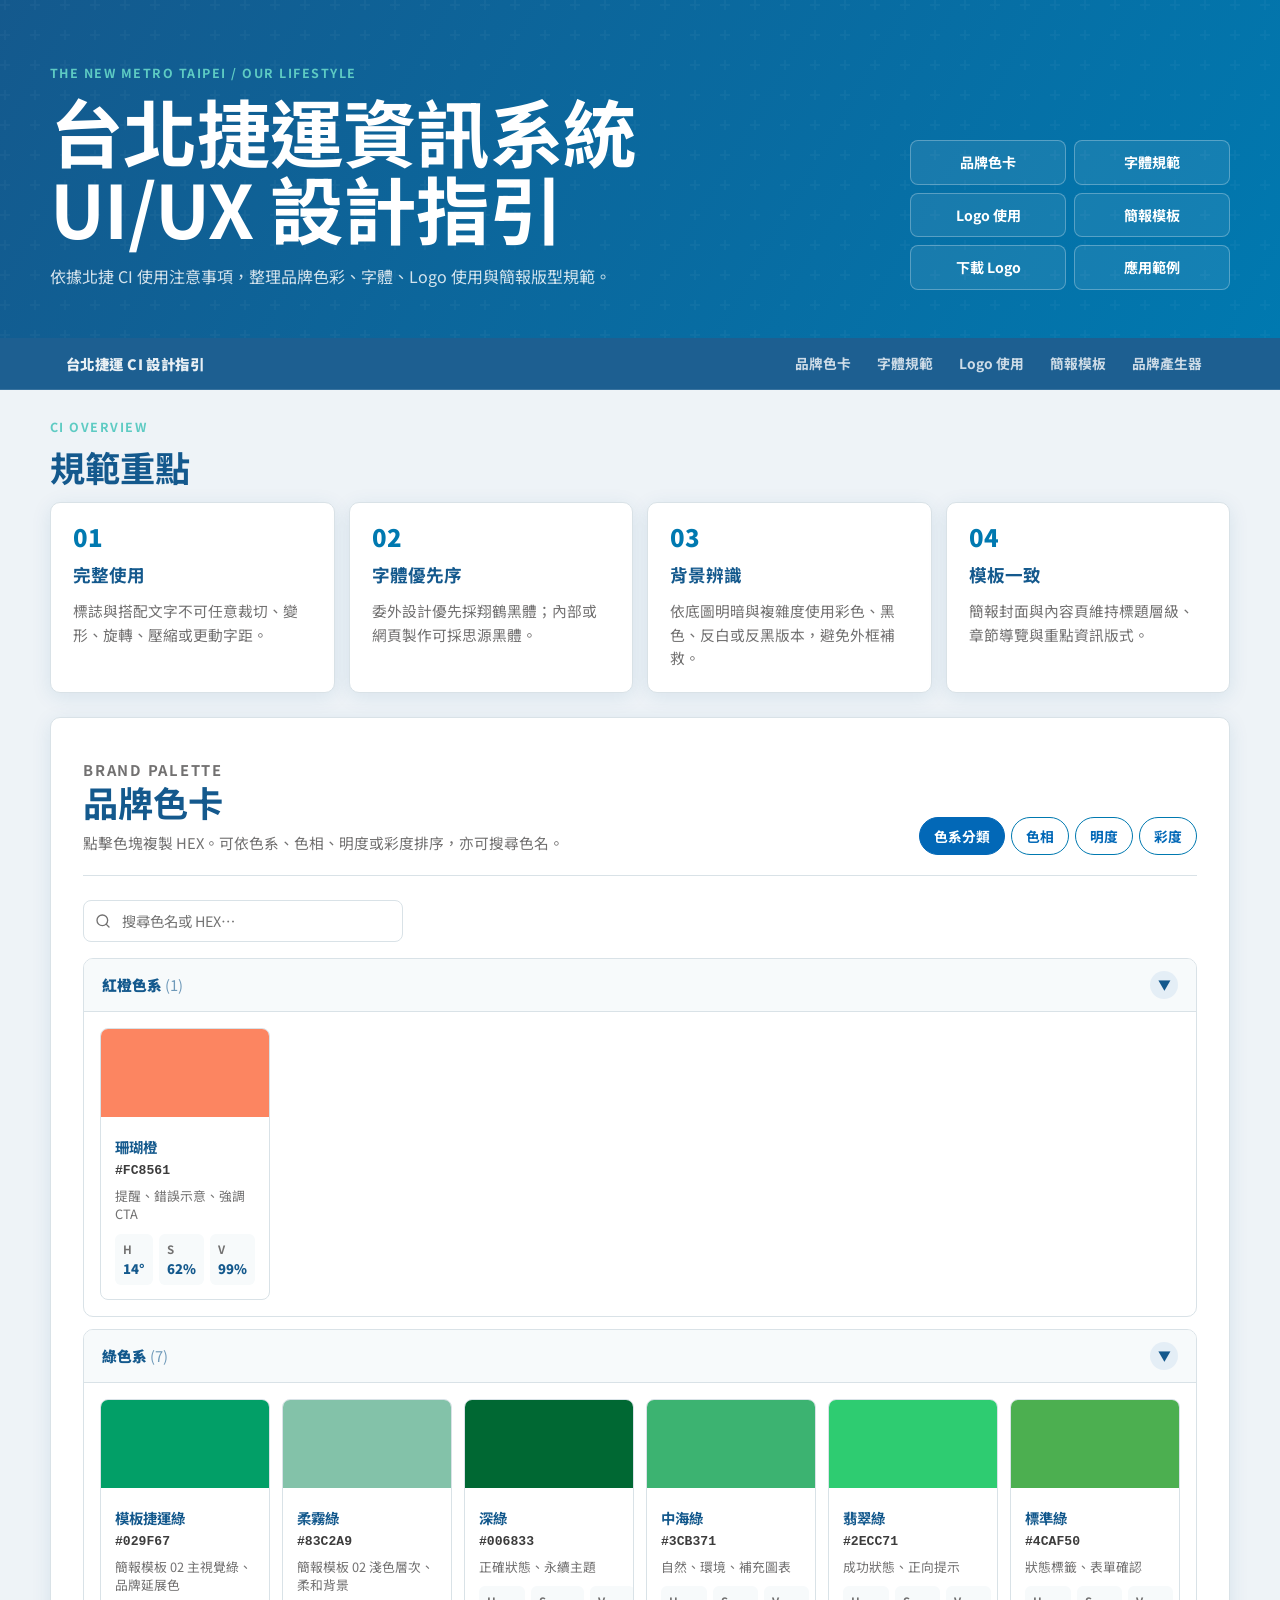
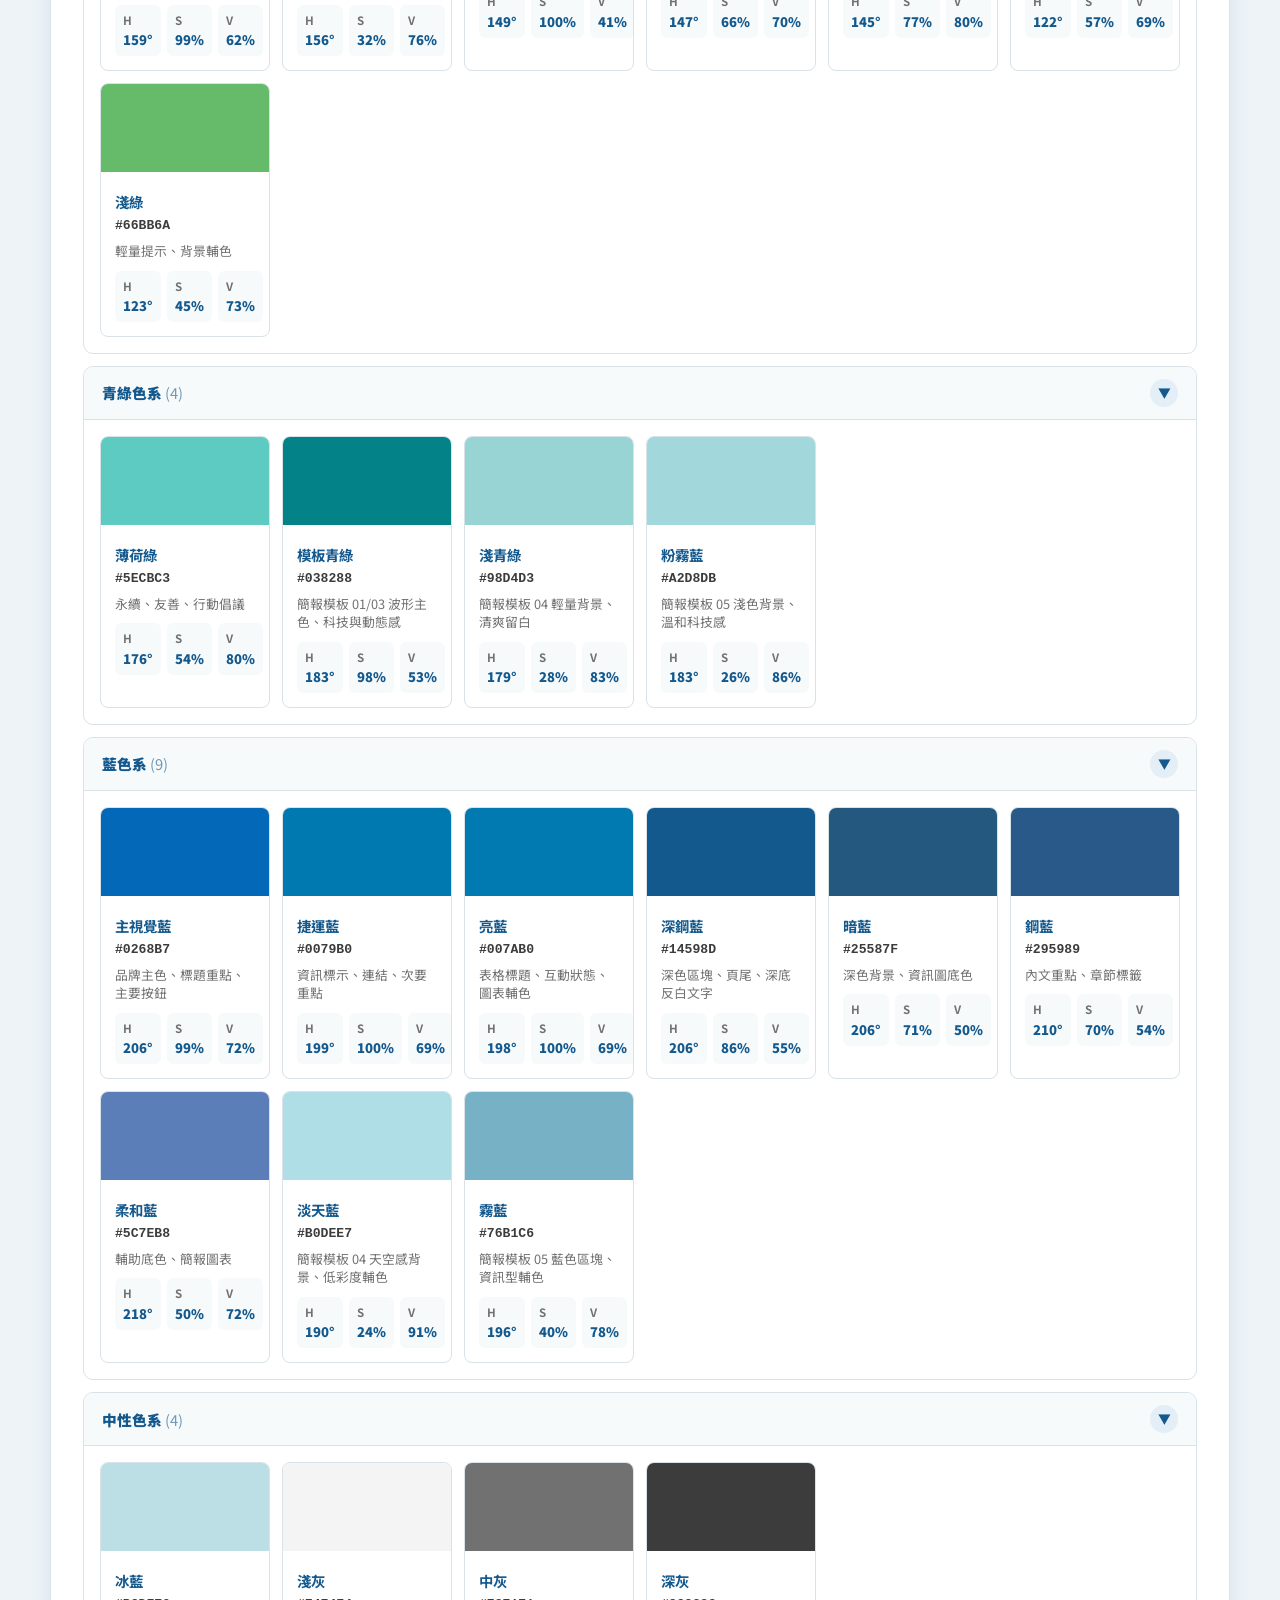
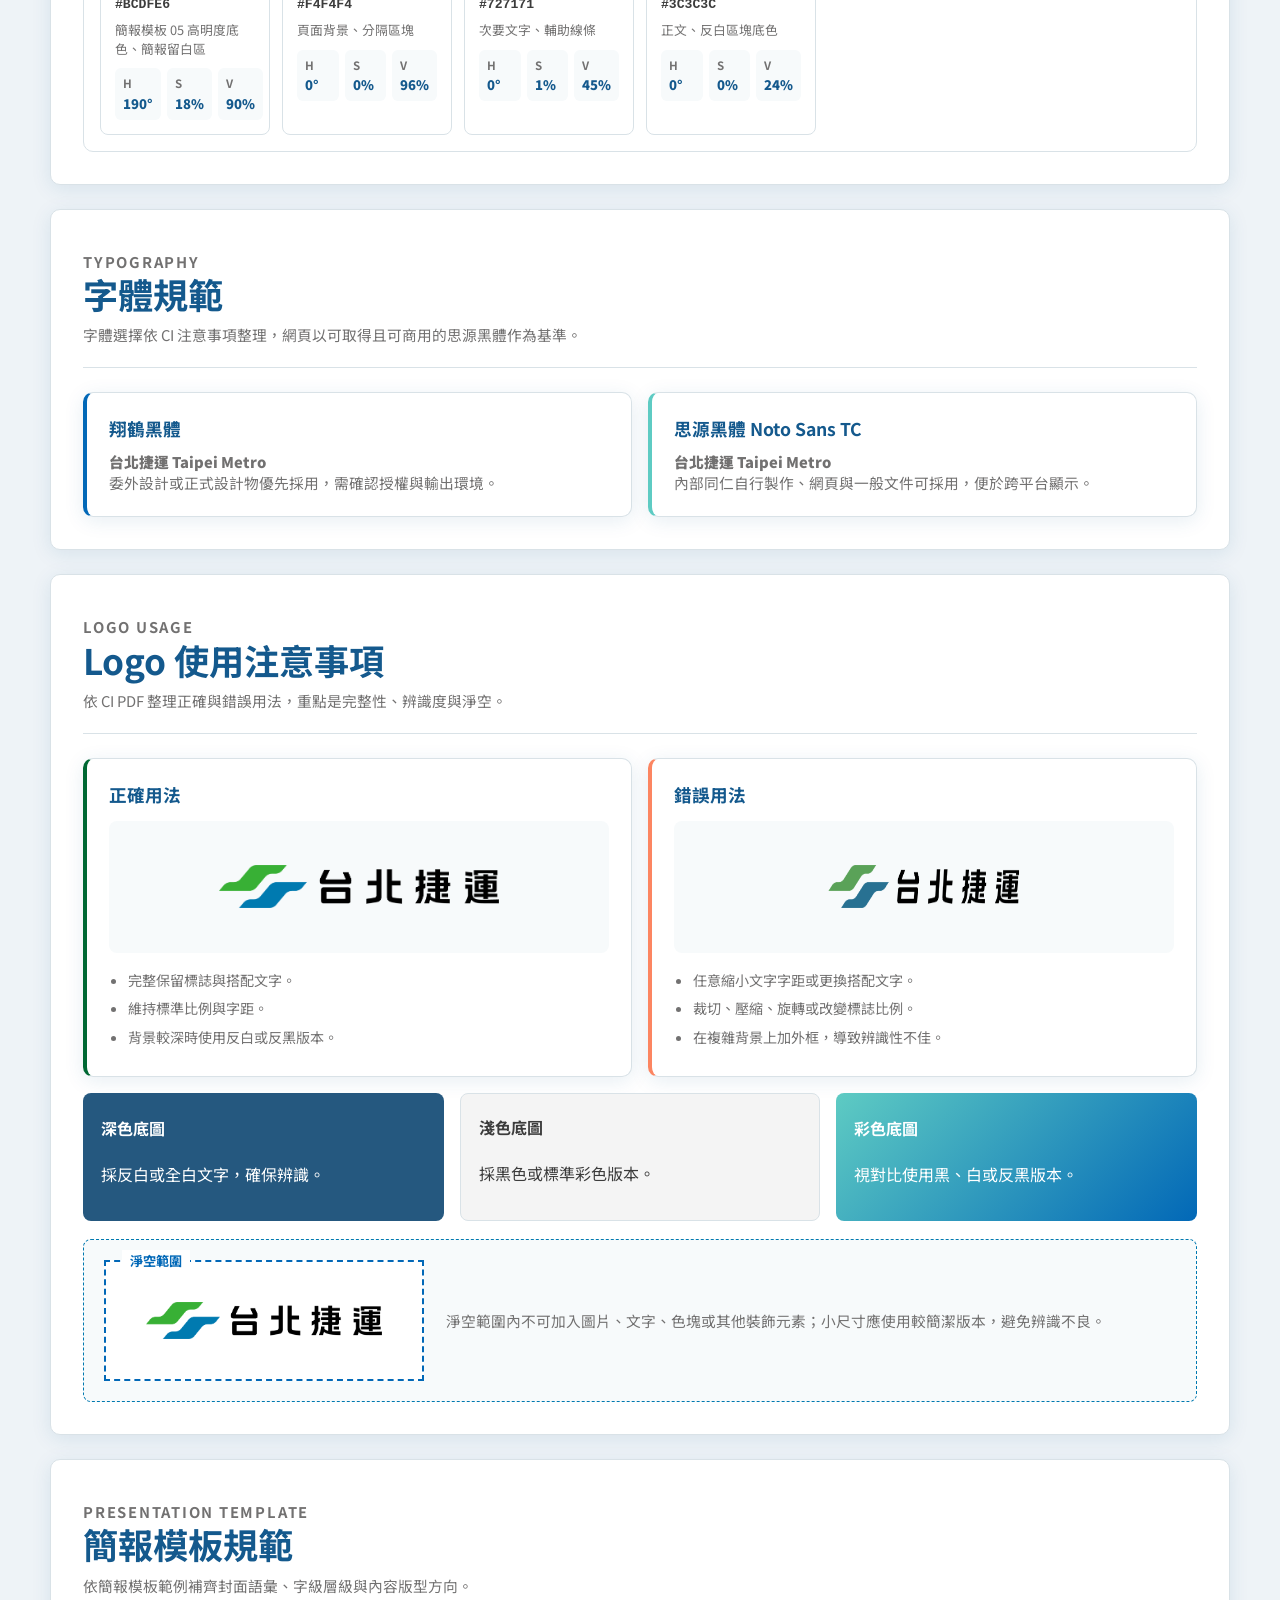
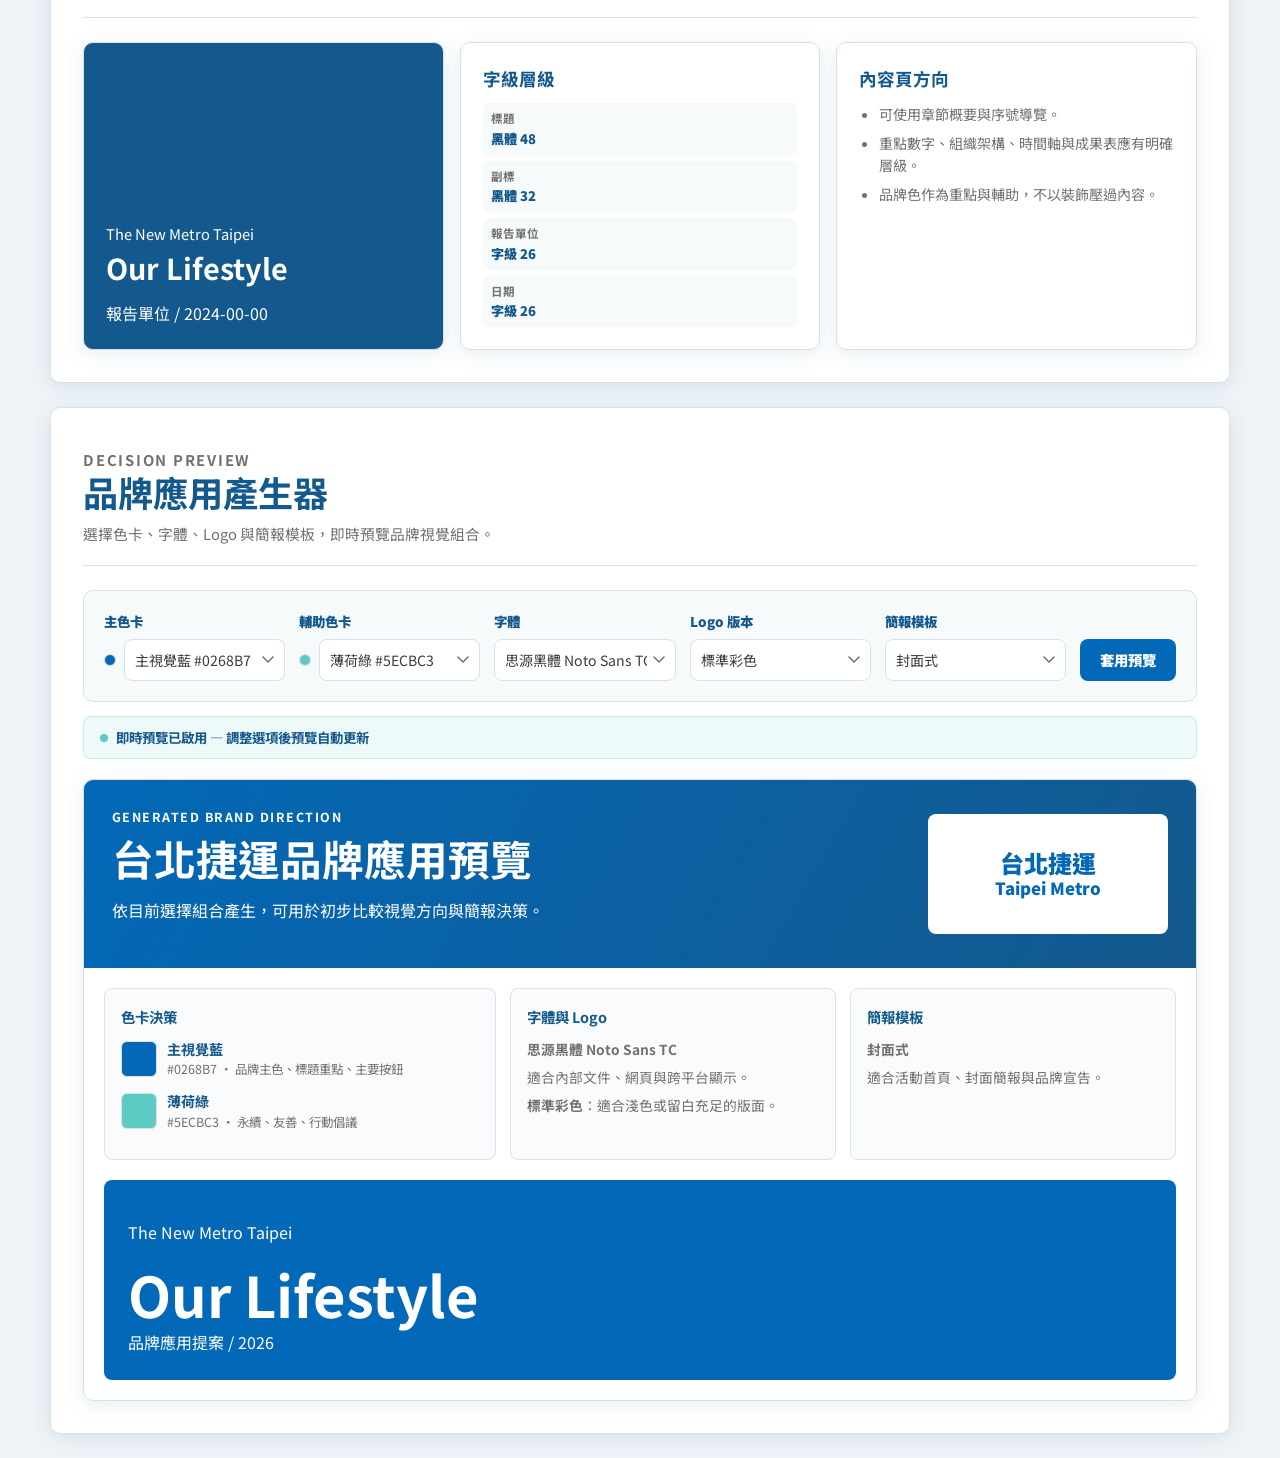
==== commit 7dfc2d75: "精進UI/UX" ====
--- a/index.html
+++ b/index.html
@@ -11,14 +11,19 @@
     <link rel="stylesheet" href="./style.css">
 </head>
 <body>
+
+    <!-- Reading Progress Bar -->
+    <div id="progress-bar" role="progressbar" aria-label="閱讀進度" aria-valuenow="0" aria-valuemin="0" aria-valuemax="100"></div>
+
+    <!-- Header -->
     <header class="site-header">
         <div class="container header-layout">
             <div>
                 <p class="eyebrow">The New Metro Taipei / Our Lifestyle</p>
-                <h1>台北捷運資訊系統 UI/UX 字體與色彩設計指引</h1>
-                <p class="lead">依據北捷文件 CI 使用注意事項與簡報模板，整理品牌色彩、字體、Logo 使用與簡報版型規範。</p>
-            </div>
-            <nav class="quick-links" aria-label="主頁導覽">
+                <h1>台北捷運資訊系統<br>UI/UX 設計指引</h1>
+                <p class="lead">依據北捷 CI 使用注意事項，整理品牌色彩、字體、Logo 使用與簡報版型規範。</p>
+            </div>
+            <nav class="quick-links" aria-label="快速導覽">
                 <a href="#colors">品牌色卡</a>
                 <a href="#font-guidelines">字體規範</a>
                 <a href="#logo-rules">Logo 使用</a>
@@ -29,40 +34,57 @@
         </div>
     </header>
 
+    <!-- Sticky Navigation -->
+    <nav class="sticky-nav" aria-label="章節導覽">
+        <div class="container">
+            <span class="nav-brand">台北捷運 CI 設計指引</span>
+            <div class="nav-links">
+                <a href="#colors" data-section="colors">品牌色卡</a>
+                <a href="#font-guidelines" data-section="font-guidelines">字體規範</a>
+                <a href="#logo-rules" data-section="logo-rules">Logo 使用</a>
+                <a href="#presentation" data-section="presentation">簡報模板</a>
+                <a href="#decision-generator" data-section="decision-generator">品牌產生器</a>
+            </div>
+        </div>
+    </nav>
+
     <main class="container">
+
+        <!-- Overview -->
         <section class="overview-grid" aria-labelledby="overview-title">
             <div class="section-heading">
                 <p class="eyebrow">CI Overview</p>
                 <h2 id="overview-title">規範重點</h2>
             </div>
-            <article class="summary-card">
+            <article class="summary-card reveal">
                 <span class="summary-index">01</span>
                 <h3>完整使用</h3>
                 <p>標誌與搭配文字不可任意裁切、變形、旋轉、壓縮或更動字距。</p>
             </article>
-            <article class="summary-card">
+            <article class="summary-card reveal">
                 <span class="summary-index">02</span>
                 <h3>字體優先序</h3>
                 <p>委外設計優先採翔鶴黑體；內部或網頁製作可採思源黑體。</p>
             </article>
-            <article class="summary-card">
+            <article class="summary-card reveal">
                 <span class="summary-index">03</span>
                 <h3>背景辨識</h3>
                 <p>依底圖明暗與複雜度使用彩色、黑色、反白或反黑版本，避免外框補救。</p>
             </article>
-            <article class="summary-card">
+            <article class="summary-card reveal">
                 <span class="summary-index">04</span>
                 <h3>模板一致</h3>
                 <p>簡報封面與內容頁維持標題層級、章節導覽與重點資訊版式。</p>
             </article>
         </section>
 
-        <section id="colors" class="panel" aria-labelledby="colors-title">
+        <!-- Brand Colors -->
+        <section id="colors" class="panel reveal" aria-labelledby="colors-title">
             <div class="panel-header">
                 <div>
                     <p class="eyebrow">Brand Palette</p>
                     <h2 id="colors-title">品牌色卡</h2>
-                    <p>點擊色塊可複製 HEX。排序功能保留色系、色相、明度與彩度檢視。</p>
+                    <p>點擊色塊複製 HEX。可依色系、色相、明度或彩度排序，亦可搜尋色名。</p>
                 </div>
                 <div class="toolbar" role="group" aria-label="色卡排序">
                     <button class="sort-btn active" type="button" data-sort="category">色系分類</button>
@@ -71,10 +93,18 @@
                     <button class="sort-btn" type="button" data-sort="saturation">彩度</button>
                 </div>
             </div>
+            <div class="color-search-wrap">
+                <svg width="16" height="16" viewBox="0 0 24 24" fill="none" stroke="currentColor" stroke-width="2" stroke-linecap="round" stroke-linejoin="round" aria-hidden="true">
+                    <circle cx="11" cy="11" r="8"/><line x1="21" y1="21" x2="16.65" y2="16.65"/>
+                </svg>
+                <input type="search" id="color-search" placeholder="搜尋色名或 HEX…" aria-label="搜尋顏色" autocomplete="off">
+                <span class="color-count" id="color-count" aria-live="polite"></span>
+            </div>
             <div id="color-display" class="color-display" aria-live="polite"></div>
         </section>
 
-        <section id="font-guidelines" class="panel" aria-labelledby="font-title">
+        <!-- Typography -->
+        <section id="font-guidelines" class="panel reveal" aria-labelledby="font-title">
             <div class="panel-header">
                 <div>
                     <p class="eyebrow">Typography</p>
@@ -96,7 +126,8 @@
             </div>
         </section>
 
-        <section id="logo-rules" class="panel" aria-labelledby="logo-title">
+        <!-- Logo Usage -->
+        <section id="logo-rules" class="panel reveal" aria-labelledby="logo-title">
             <div class="panel-header">
                 <div>
                     <p class="eyebrow">Logo Usage</p>
@@ -128,7 +159,7 @@
                     </ul>
                 </article>
             </div>
-            <div class="usage-grid" aria-label="背景色使用示意">
+            <div class="usage-grid" style="margin-top:16px" aria-label="背景色使用示意">
                 <article class="usage-card dark-bg">
                     <h3>深色底圖</h3>
                     <p>採反白或全白文字，確保辨識。</p>
@@ -150,7 +181,8 @@
             </div>
         </section>
 
-        <section id="presentation" class="panel" aria-labelledby="presentation-title">
+        <!-- Presentation Template -->
+        <section id="presentation" class="panel reveal" aria-labelledby="presentation-title">
             <div class="panel-header">
                 <div>
                     <p class="eyebrow">Presentation Template</p>
@@ -184,22 +216,29 @@
             </div>
         </section>
 
-        <section id="decision-generator" class="panel generator-panel" aria-labelledby="generator-title">
+        <!-- Brand Generator -->
+        <section id="decision-generator" class="panel generator-panel reveal" aria-labelledby="generator-title">
             <div class="panel-header">
                 <div>
                     <p class="eyebrow">Decision Preview</p>
                     <h2 id="generator-title">品牌應用產生器</h2>
-                    <p>選擇色卡、字體、Logo 與簡報模板後，產生一個同頁動態網頁預覽，協助比較未來使用方向。</p>
-                </div>
-            </div>
-            <form class="generator-form" id="brand-generator-form">
+                    <p>選擇色卡、字體、Logo 與簡報模板，即時預覽品牌視覺組合。</p>
+                </div>
+            </div>
+            <form class="generator-form" id="brand-generator-form" aria-label="品牌組合設定">
                 <div class="form-field">
                     <label for="primaryColor">主色卡</label>
-                    <select id="primaryColor" name="primaryColor"></select>
+                    <div class="select-wrap">
+                        <span class="select-dot" id="primary-dot" aria-hidden="true"></span>
+                        <select id="primaryColor" name="primaryColor"></select>
+                    </div>
                 </div>
                 <div class="form-field">
                     <label for="accentColor">輔助色卡</label>
-                    <select id="accentColor" name="accentColor"></select>
+                    <div class="select-wrap">
+                        <span class="select-dot" id="accent-dot" aria-hidden="true"></span>
+                        <select id="accentColor" name="accentColor"></select>
+                    </div>
                 </div>
                 <div class="form-field">
                     <label for="fontChoice">字體</label>
@@ -224,13 +263,20 @@
                         <option value="metrics">重點數據式</option>
                     </select>
                 </div>
-                <button class="generate-btn" type="submit">產生視覺化預覽</button>
+                <button class="generate-btn" type="submit">套用預覽</button>
             </form>
+            <div class="preview-status" id="preview-status" aria-live="polite">即時預覽已啟用 — 調整選項後預覽自動更新</div>
             <div class="generated-preview" id="generated-preview" aria-live="polite"></div>
         </section>
+
     </main>
 
+    <!-- Toast Container -->
+    <div id="toast-container" aria-live="polite" aria-atomic="true"></div>
+
+    <!-- Back to top -->
     <button id="back-to-top" type="button" aria-label="回到最上方">↑</button>
+
     <script src="./app.js"></script>
 </body>
-</html>
+</html>
--- a/style.css
+++ b/style.css
@@ -1,3 +1,4 @@
+/* ─── CSS Variables ──────────────────────────────── */
 :root {
     --blue-900: #14598D;
     --blue-800: #25587F;
@@ -13,101 +14,192 @@
     --gray-100: #F4F4F4;
     --white: #FFFFFF;
     --line: #D9E2E7;
-    --shadow: 0 16px 40px rgba(20, 89, 141, 0.12);
-}
-
-* {
-    box-sizing: border-box;
-}
-
-html {
-    scroll-behavior: smooth;
-}
+    --shadow: 0 4px 20px rgba(20, 89, 141, 0.10);
+    --shadow-hover: 0 8px 32px rgba(20, 89, 141, 0.18);
+    --radius: 10px;
+    --transition: 0.2s cubic-bezier(0.4, 0, 0.2, 1);
+    --nav-height: 52px;
+}
+
+/* ─── Reset & Base ───────────────────────────────── */
+*, *::before, *::after { box-sizing: border-box; }
+html { scroll-behavior: smooth; }
 
 body {
     margin: 0;
     color: var(--gray-900);
-    background: var(--gray-100);
+    background: #EEF3F7;
     font-family: "Noto Sans TC", "Microsoft JhengHei", Arial, sans-serif;
     line-height: 1.6;
 }
 
-a {
-    color: inherit;
-    text-decoration: none;
-}
-
-button {
-    font: inherit;
-}
-
+a { color: inherit; text-decoration: none; }
+button { font: inherit; cursor: pointer; }
+
+img { max-width: 100%; height: auto; display: block; }
+
+/* ─── Progress Bar ───────────────────────────────── */
+#progress-bar {
+    position: fixed;
+    top: 0;
+    left: 0;
+    z-index: 200;
+    height: 3px;
+    width: 0%;
+    background: linear-gradient(90deg, var(--mint), var(--blue-700));
+    transition: width 0.1s linear;
+    pointer-events: none;
+}
+
+/* ─── Sticky Navigation ──────────────────────────── */
+.sticky-nav {
+    position: sticky;
+    top: 0;
+    z-index: 100;
+    height: var(--nav-height);
+    display: flex;
+    align-items: center;
+    background: rgba(20, 89, 141, 0.96);
+    backdrop-filter: blur(12px);
+    -webkit-backdrop-filter: blur(12px);
+    border-bottom: 1px solid rgba(255,255,255,0.12);
+    transition: box-shadow var(--transition);
+}
+
+.sticky-nav.scrolled {
+    box-shadow: 0 2px 16px rgba(0,0,0,0.18);
+}
+
+.sticky-nav .container {
+    display: flex;
+    align-items: center;
+    gap: 0;
+    justify-content: space-between;
+    width: 100%;
+    padding: 0 16px;
+    max-width: 1180px;
+    margin: 0 auto;
+}
+
+.nav-brand {
+    color: var(--white);
+    font-weight: 900;
+    font-size: 0.9rem;
+    white-space: nowrap;
+    letter-spacing: 0.03em;
+    opacity: 0.9;
+}
+
+.nav-links {
+    display: flex;
+    align-items: center;
+    gap: 2px;
+    overflow-x: auto;
+    scrollbar-width: none;
+    -ms-overflow-style: none;
+}
+.nav-links::-webkit-scrollbar { display: none; }
+
+.nav-links a {
+    min-height: 36px;
+    display: flex;
+    align-items: center;
+    padding: 6px 12px;
+    border-radius: 6px;
+    color: rgba(255,255,255,0.78);
+    font-size: 0.86rem;
+    font-weight: 700;
+    white-space: nowrap;
+    transition: background var(--transition), color var(--transition);
+}
+
+.nav-links a:hover,
+.nav-links a.active {
+    background: rgba(255,255,255,0.14);
+    color: var(--white);
+}
+
+.nav-links a.active {
+    color: var(--mint);
+}
+
+/* ─── Layout ─────────────────────────────────────── */
 .container {
     width: min(1180px, calc(100% - 32px));
     margin: 0 auto;
 }
 
+/* ─── Header ─────────────────────────────────────── */
 .site-header {
     color: var(--white);
-    background: linear-gradient(120deg, var(--blue-900), var(--blue-600));
+    background: linear-gradient(120deg, var(--blue-900) 0%, var(--blue-600) 100%);
+    position: relative;
+    overflow: hidden;
+}
+
+.site-header::after {
+    content: '';
+    position: absolute;
+    inset: 0;
+    background: url("data:image/svg+xml,%3Csvg width='60' height='60' viewBox='0 0 60 60' xmlns='http://www.w3.org/2000/svg'%3E%3Cg fill='none' fill-rule='evenodd'%3E%3Cg fill='%23ffffff' fill-opacity='0.03'%3E%3Cpath d='M36 34v-4h-2v4h-4v2h4v4h2v-4h4v-2h-4zm0-30V0h-2v4h-4v2h4v4h2V6h4V4h-4zM6 34v-4H4v4H0v2h4v4h2v-4h4v-2H6zM6 4V0H4v4H0v2h4v4h2V6h4V4H6z'/%3E%3C/g%3E%3C/g%3E%3C/svg%3E") repeat;
+    pointer-events: none;
 }
 
 .header-layout {
-    display: grid;
-    grid-template-columns: minmax(0, 1fr) minmax(260px, 360px);
-    gap: 32px;
+    position: relative;
+    z-index: 1;
+    display: grid;
+    grid-template-columns: minmax(0, 1fr) minmax(240px, 320px);
+    gap: 40px;
     align-items: end;
-    padding: 56px 0 40px;
+    padding: 64px 0 48px;
 }
 
 .eyebrow {
     margin: 0 0 8px;
     color: var(--mint);
-    font-size: 0.82rem;
+    font-size: 0.78rem;
     font-weight: 700;
-    letter-spacing: 0.08em;
+    letter-spacing: 0.12em;
     text-transform: uppercase;
 }
 
-h1,
-h2,
-h3,
-h4,
-p {
-    overflow-wrap: anywhere;
-}
+h1, h2, h3, h4, p { overflow-wrap: anywhere; }
 
 h1 {
     max-width: 760px;
     margin: 0;
     font-size: clamp(2.2rem, 6vw, 4.6rem);
     line-height: 1.05;
-    letter-spacing: 0;
+    letter-spacing: -0.01em;
 }
 
 h2 {
     margin: 0;
     color: var(--blue-900);
-    font-size: clamp(1.6rem, 3vw, 2.4rem);
+    font-size: clamp(1.5rem, 3vw, 2.2rem);
     line-height: 1.2;
 }
 
 h3 {
     margin: 0 0 10px;
     color: var(--blue-900);
-    font-size: 1.15rem;
+    font-size: 1.1rem;
 }
 
 .lead {
-    max-width: 760px;
-    margin: 18px 0 0;
-    color: rgba(255, 255, 255, 0.86);
-    font-size: 1.0rem;
-}
-
+    max-width: 680px;
+    margin: 16px 0 0;
+    color: rgba(255,255,255,0.82);
+    font-size: 1rem;
+    line-height: 1.7;
+}
+
+/* ─── Quick Links (header nav) ───────────────────── */
 .quick-links {
     display: grid;
     grid-template-columns: 1fr 1fr;
-    gap: 10px;
+    gap: 8px;
 }
 
 .quick-links a {
@@ -116,23 +208,27 @@
     align-items: center;
     justify-content: center;
     padding: 10px 12px;
-    border: 1px solid rgba(255, 255, 255, 0.34);
-    border-radius: 6px;
-    background: rgba(255, 255, 255, 0.1);
-    color: var(--white);
+    border: 1px solid rgba(255,255,255,0.28);
+    border-radius: 8px;
+    background: rgba(255,255,255,0.08);
+    color: var(--white);
+    font-size: 0.88rem;
     font-weight: 700;
+    transition: background var(--transition), border-color var(--transition), transform var(--transition);
 }
 
 .quick-links a:hover,
 .quick-links a:focus-visible {
-    background: var(--white);
-    color: var(--blue-900);
-}
-
+    background: rgba(255,255,255,0.18);
+    border-color: rgba(255,255,255,0.5);
+    transform: translateY(-1px);
+}
+
+/* ─── Overview Grid ──────────────────────────────── */
 .overview-grid {
     display: grid;
     grid-template-columns: repeat(4, minmax(0, 1fr));
-    gap: 16px;
+    gap: 14px;
     padding: 28px 0 24px;
 }
 
@@ -140,18 +236,25 @@
     grid-column: 1 / -1;
 }
 
+/* ─── Cards & Panels ─────────────────────────────── */
 .summary-card,
 .panel,
 .rule-card,
 .slide-card {
     border: 1px solid var(--line);
-    border-radius: 8px;
+    border-radius: var(--radius);
     background: var(--white);
     box-shadow: var(--shadow);
 }
 
 .summary-card {
-    padding: 20px;
+    padding: 22px;
+    transition: box-shadow var(--transition), transform var(--transition);
+}
+
+.summary-card:hover {
+    box-shadow: var(--shadow-hover);
+    transform: translateY(-2px);
 }
 
 .summary-index {
@@ -159,6 +262,8 @@
     margin-bottom: 12px;
     color: var(--blue-600);
     font-weight: 900;
+    font-size: 1.5rem;
+    line-height: 1;
 }
 
 .summary-card p,
@@ -170,11 +275,13 @@
 .safe-area-demo p {
     margin: 0;
     color: var(--gray-700);
+    font-size: 0.92rem;
 }
 
 .panel {
     margin: 0 0 24px;
-    padding: 28px;
+    padding: 32px;
+    scroll-margin-top: calc(var(--nav-height) + 12px);
 }
 
 .panel-header {
@@ -182,165 +289,275 @@
     gap: 24px;
     justify-content: space-between;
     align-items: flex-end;
-    margin-bottom: 22px;
+    margin-bottom: 24px;
+    padding-bottom: 20px;
+    border-bottom: 1px solid var(--line);
 }
 
 .panel-header p {
     margin-top: 8px;
 }
 
+/* ─── Toolbar / Sort Buttons ─────────────────────── */
 .toolbar {
     display: flex;
     flex-wrap: wrap;
-    gap: 8px;
+    gap: 6px;
     justify-content: flex-end;
+    flex-shrink: 0;
 }
 
 .sort-btn {
-    min-height: 40px;
-    padding: 8px 14px;
-    border: 1px solid var(--blue-600);
-    border-radius: 6px;
+    min-height: 38px;
+    padding: 6px 14px;
+    border: 1.5px solid var(--blue-600);
+    border-radius: 20px;
     background: var(--white);
+    color: var(--blue-700);
+    font-size: 0.86rem;
+    font-weight: 700;
+    transition: background var(--transition), color var(--transition), border-color var(--transition), transform var(--transition);
+}
+
+.sort-btn:hover,
+.sort-btn:focus-visible {
+    background: var(--blue-600);
+    border-color: var(--blue-600);
+    color: var(--white);
+    transform: translateY(-1px);
+}
+
+.sort-btn.active {
+    background: var(--blue-700);
+    border-color: var(--blue-700);
+    color: var(--white);
+}
+
+/* ─── Color Search Bar ───────────────────────────── */
+.color-search-wrap {
+    position: relative;
+    margin-bottom: 16px;
+}
+
+.color-search-wrap svg {
+    position: absolute;
+    left: 12px;
+    top: 50%;
+    transform: translateY(-50%);
+    color: var(--gray-700);
+    pointer-events: none;
+}
+
+#color-search {
+    width: 100%;
+    max-width: 320px;
+    min-height: 42px;
+    padding: 8px 12px 8px 38px;
+    border: 1.5px solid var(--line);
+    border-radius: 8px;
+    background: var(--white);
+    color: var(--gray-900);
+    font: inherit;
+    font-size: 0.9rem;
+    transition: border-color var(--transition), box-shadow var(--transition);
+}
+
+#color-search:focus {
+    outline: none;
+    border-color: var(--blue-600);
+    box-shadow: 0 0 0 3px rgba(0, 121, 176, 0.15);
+}
+
+.color-count {
+    margin-left: 10px;
+    font-size: 0.82rem;
+    color: var(--gray-700);
+    vertical-align: middle;
+}
+
+/* ─── Color Display & Groups ─────────────────────── */
+.color-display {
+    display: grid;
+    gap: 12px;
+}
+
+.color-group {
+    border: 1px solid var(--line);
+    border-radius: var(--radius);
+    overflow: hidden;
+    background: var(--white);
+}
+
+.group-header {
+    width: 100%;
+    min-height: 50px;
+    display: flex;
+    align-items: center;
+    justify-content: space-between;
+    padding: 12px 18px;
+    border: 0;
+    border-bottom: 1px solid var(--line);
+    background: #F7FAFB;
     color: var(--blue-900);
     cursor: pointer;
-    font-weight: 700;
-}
-
-.sort-btn:hover,
-.sort-btn:focus-visible,
-.sort-btn.active {
-    background: var(--blue-700);
-    color: var(--white);
-}
-
-.color-display {
-    display: grid;
-    gap: 14px;
-}
-
-.color-group {
+    font-size: 0.92rem;
+    font-weight: 900;
+    text-align: left;
+    transition: background var(--transition);
+}
+
+.group-header:hover { background: #EEF4F7; }
+
+.toggle-icon {
+    width: 28px;
+    height: 28px;
+    display: flex;
+    align-items: center;
+    justify-content: center;
+    border-radius: 50%;
+    background: rgba(2,104,183,0.08);
+    transition: transform 0.25s ease, background var(--transition);
+    font-size: 0.8rem;
+    flex-shrink: 0;
+}
+
+.group-header.collapsed .toggle-icon {
+    transform: rotate(-90deg);
+}
+
+.color-grid {
+    display: grid;
+    grid-template-columns: repeat(auto-fill, minmax(170px, 1fr));
+    gap: 12px;
+    padding: 16px;
+    transition: opacity 0.2s ease;
+}
+
+.color-grid.collapsed { display: none; }
+
+/* ─── Color Card ─────────────────────────────────── */
+.color-card {
     border: 1px solid var(--line);
     border-radius: 8px;
     overflow: hidden;
     background: var(--white);
-}
-
-.group-header {
-    width: 100%;
-    min-height: 54px;
-    display: flex;
-    align-items: center;
-    justify-content: space-between;
-    padding: 14px 18px;
-    border: 0;
-    border-bottom: 1px solid var(--line);
-    background: #F9FBFC;
-    color: var(--blue-900);
-    cursor: pointer;
-    font-weight: 900;
-    text-align: left;
-}
-
-.toggle-icon {
-    transition: transform 0.2s ease;
-}
-
-.group-header.collapsed .toggle-icon {
-    transform: rotate(-90deg);
-}
-
-.color-grid {
-    display: grid;
-    grid-template-columns: repeat(auto-fit, minmax(180px, 1fr));
-    gap: 14px;
-    padding: 18px;
-}
-
-.color-grid.collapsed {
-    display: none;
-}
-
-.color-card {
-    border: 1px solid var(--line);
-    border-radius: 8px;
-    overflow: hidden;
-    background: var(--white);
+    transition: box-shadow var(--transition), transform var(--transition);
+}
+
+.color-card:hover {
+    box-shadow: var(--shadow-hover);
+    transform: translateY(-2px);
 }
 
 .color-swatch {
     position: relative;
     width: 100%;
-    height: 92px;
+    height: 88px;
     border: 0;
     cursor: pointer;
-}
+    overflow: hidden;
+    transition: filter var(--transition);
+}
+
+.color-swatch::after {
+    content: 'Click to copy';
+    position: absolute;
+    inset: 0;
+    display: flex;
+    align-items: center;
+    justify-content: center;
+    background: rgba(0,0,0,0.22);
+    color: var(--white);
+    font-size: 0.78rem;
+    font-weight: 700;
+    letter-spacing: 0.06em;
+    opacity: 0;
+    transition: opacity var(--transition);
+}
+
+.color-swatch:hover::after { opacity: 1; }
 
 .copy-message {
     position: absolute;
-    inset: auto 50% 16px auto;
+    inset: auto 50% 14px auto;
     transform: translateX(50%);
     padding: 4px 10px;
-    border-radius: 4px;
-    background: rgba(0, 0, 0, 0.72);
-    color: var(--white);
+    border-radius: 20px;
+    background: rgba(0,0,0,0.78);
+    color: var(--white);
+    font-size: 0.78rem;
+    font-weight: 700;
+    opacity: 0;
+    z-index: 10;
+    white-space: nowrap;
+    transition: opacity 0.2s ease;
+    pointer-events: none;
+}
+
+.copy-message.show { opacity: 1; }
+
+.color-info {
+    padding: 12px 14px 14px;
+}
+
+.color-info h4 {
+    margin: 0 0 2px;
+    color: var(--blue-900);
+    font-size: 0.9rem;
+}
+
+.color-code {
+    margin: 0 0 6px;
+    color: var(--gray-900);
+    font-family: Consolas, "Courier New", monospace;
     font-size: 0.82rem;
-    opacity: 0;
-    transition: opacity 0.2s ease;
-}
-
-.copy-message.show {
-    opacity: 1;
-}
-
-.color-info {
-    padding: 14px;
-}
-
-.color-info h4 {
+    font-weight: 700;
+}
+
+.color-info > p:not(.color-code) {
+    margin: 0 0 10px;
+    color: var(--gray-700);
+    font-size: 0.8rem;
+    line-height: 1.45;
+}
+
+.hsv-info, .spec-list { margin: 8px 0 0; }
+
+.hsv-info {
+    display: grid;
+    grid-template-columns: repeat(3, 1fr);
+    gap: 6px;
+}
+
+.hsv-info div,
+.spec-list div {
+    padding: 6px 8px;
+    border-radius: 6px;
+    background: #F7FAFB;
+}
+
+.hsv-info dt, .spec-list dt {
+    color: var(--gray-700);
+    font-size: 0.72rem;
+    font-weight: 700;
+}
+
+.hsv-info dd, .spec-list dd {
     margin: 0;
     color: var(--blue-900);
-}
-
-.color-code {
-    margin: 4px 0 8px;
-    color: var(--gray-900);
-    font-family: Consolas, "Courier New", monospace;
-    font-weight: 700;
-}
-
-.hsv-info,
-.spec-list {
-    margin: 12px 0 0;
-}
-
-.hsv-info {
-    display: grid;
-    grid-template-columns: repeat(3, 1fr);
-    gap: 8px;
-}
-
-.hsv-info div,
-.spec-list div {
-    padding: 8px;
-    border-radius: 6px;
-    background: #F7FAFB;
-}
-
-.hsv-info dt,
-.spec-list dt {
+    font-size: 0.82rem;
+    font-weight: 900;
+}
+
+/* ─── No results message ─────────────────────────── */
+.no-results {
+    padding: 48px;
+    text-align: center;
     color: var(--gray-700);
-    font-size: 0.78rem;
-    font-weight: 700;
-}
-
-.hsv-info dd,
-.spec-list dd {
-    margin: 0;
-    color: var(--blue-900);
-    font-weight: 900;
-}
-
+    font-size: 0.95rem;
+}
+
+/* ─── Font Section ───────────────────────────────── */
 .two-column,
 .rules-grid,
 .usage-grid,
@@ -359,38 +576,26 @@
     grid-template-columns: repeat(3, minmax(0, 1fr));
 }
 
-.rule-card,
-.slide-card {
-    padding: 20px;
-}
-
-.accent-blue {
-    border-left: 5px solid var(--blue-700);
-}
-
-.accent-green {
-    border-left: 5px solid var(--mint);
-}
-
-.correct {
-    border-left: 5px solid var(--green-800);
-}
-
-.incorrect {
-    border-left: 5px solid var(--orange);
-}
+.rule-card, .slide-card {
+    padding: 22px;
+}
+
+.accent-blue { border-left: 4px solid var(--blue-700); }
+.accent-green { border-left: 4px solid var(--mint); }
+.correct { border-left: 4px solid var(--green-800); }
+.incorrect { border-left: 4px solid var(--orange); }
 
 .font-sample {
-    margin: 14px 0;
+    margin: 16px 0;
     color: var(--gray-900);
     font-size: clamp(1.6rem, 4vw, 2.2rem);
     font-weight: 900;
-}
-
-.font-sample.noto {
-    font-family: "Noto Sans TC", sans-serif;
-}
-
+    line-height: 1.2;
+}
+
+.font-sample.noto { font-family: "Noto Sans TC", sans-serif; }
+
+/* ─── Logo Section ───────────────────────────────── */
 .logo-stage {
     min-height: 132px;
     display: flex;
@@ -398,13 +603,8 @@
     align-items: center;
     justify-content: center;
     margin: 12px 0 16px;
-    border-radius: 6px;
+    border-radius: 8px;
     background: #F7FAFB;
-    color: var(--blue-900);
-    font-size: 1.65rem;
-    font-weight: 900;
-    line-height: 1.25;
-    text-align: center;
 }
 
 .logo-image {
@@ -414,9 +614,7 @@
     object-fit: contain;
 }
 
-.distorted-logo {
-    overflow: hidden;
-}
+.distorted-logo { overflow: hidden; }
 
 .distorted-logo .logo-image {
     transform: scaleX(0.68) skewX(-5deg);
@@ -428,14 +626,18 @@
     margin: 0 auto;
 }
 
-.rule-card ul,
-.slide-card ul {
-    margin: 0;
-    padding-left: 1.25rem;
+.rule-card ul, .slide-card ul {
+    margin: 10px 0 0;
+    padding-left: 1.2rem;
+}
+
+.rule-card li, .slide-card li {
+    margin-bottom: 6px;
+    font-size: 0.88rem;
 }
 
 .usage-card {
-    min-height: 136px;
+    min-height: 128px;
     padding: 18px;
     border-radius: 8px;
     display: flex;
@@ -443,10 +645,8 @@
     justify-content: flex-end;
 }
 
-.usage-card h3,
-.usage-card p {
-    color: inherit;
-}
+.usage-card h3, .usage-card p { color: inherit; }
+.usage-card h3 { font-size: 1rem; margin-bottom: 4px; }
 
 .dark-bg {
     background: var(--blue-800);
@@ -466,11 +666,11 @@
 
 .safe-area-demo {
     display: grid;
-    grid-template-columns: minmax(220px, 360px) minmax(0, 1fr);
+    grid-template-columns: minmax(200px, 320px) minmax(0, 1fr);
     gap: 22px;
     align-items: center;
     margin-top: 18px;
-    padding: 18px;
+    padding: 20px;
     border: 1px dashed var(--blue-600);
     border-radius: 8px;
     background: #F7FAFB;
@@ -478,7 +678,7 @@
 
 .safe-area-box {
     position: relative;
-    padding: 42px;
+    padding: 40px;
     border: 2px dashed var(--blue-700);
     background: var(--white);
 }
@@ -486,24 +686,18 @@
 .safe-area-box::before {
     content: "淨空範圍";
     position: absolute;
-    top: -13px;
-    left: 18px;
+    top: -12px;
+    left: 16px;
     padding: 0 8px;
     background: var(--white);
     color: var(--blue-700);
     font-weight: 700;
-    font-size: 0.85rem;
-}
-
-.logo-placeholder {
-    color: var(--blue-700);
-    font-size: 1.4rem;
-    font-weight: 900;
-    text-align: center;
-}
-
+    font-size: 0.82rem;
+}
+
+/* ─── Presentation Template ──────────────────────── */
 .cover-slide {
-    min-height: 220px;
+    min-height: 200px;
     display: flex;
     flex-direction: column;
     justify-content: flex-end;
@@ -511,34 +705,29 @@
     color: var(--white);
 }
 
-.cover-slide h3,
-.cover-slide p,
-.cover-slide span {
-    color: var(--white);
-}
-
-.cover-slide h3 {
-    font-size: 2rem;
-}
+.cover-slide h3, .cover-slide p, .cover-slide span {
+    color: var(--white);
+}
+
+.cover-slide h3 { font-size: 1.8rem; }
 
 .spec-list {
     display: grid;
-    gap: 8px;
-}
-
-.generator-panel {
-    scroll-margin-top: 16px;
-}
+    gap: 6px;
+}
+
+/* ─── Brand Generator ────────────────────────────── */
+.generator-panel { scroll-margin-top: calc(var(--nav-height) + 12px); }
 
 .generator-form {
     display: grid;
-    grid-template-columns: repeat(5, minmax(150px, 1fr)) auto;
+    grid-template-columns: repeat(5, minmax(140px, 1fr)) auto;
     gap: 14px;
     align-items: end;
-    margin-bottom: 22px;
-    padding: 18px;
+    margin-bottom: 0;
+    padding: 20px;
     border: 1px solid var(--line);
-    border-radius: 8px;
+    border-radius: var(--radius);
     background: #F7FAFB;
 }
 
@@ -549,53 +738,121 @@
 
 .form-field label {
     color: var(--blue-900);
-    font-size: 0.9rem;
+    font-size: 0.84rem;
     font-weight: 900;
+}
+
+.select-wrap {
+    position: relative;
+    display: flex;
+    align-items: center;
+    gap: 8px;
+}
+
+.select-dot {
+    width: 12px;
+    height: 12px;
+    border-radius: 50%;
+    border: 1.5px solid var(--line);
+    flex-shrink: 0;
+    transition: background var(--transition);
 }
 
 .form-field select {
     width: 100%;
     min-height: 42px;
     padding: 8px 10px;
-    border: 1px solid var(--line);
-    border-radius: 6px;
+    border: 1.5px solid var(--line);
+    border-radius: 8px;
     background: var(--white);
     color: var(--gray-900);
     font: inherit;
+    font-size: 0.88rem;
+    transition: border-color var(--transition), box-shadow var(--transition);
+    appearance: none;
+    -webkit-appearance: none;
+    background-image: url("data:image/svg+xml,%3Csvg xmlns='http://www.w3.org/2000/svg' width='12' height='8' viewBox='0 0 12 8'%3E%3Cpath d='M1 1l5 5 5-5' stroke='%23727171' stroke-width='1.5' fill='none' stroke-linecap='round'/%3E%3C/svg%3E");
+    background-repeat: no-repeat;
+    background-position: right 10px center;
+    padding-right: 28px;
+}
+
+.form-field select:focus {
+    outline: none;
+    border-color: var(--blue-600);
+    box-shadow: 0 0 0 3px rgba(0, 121, 176, 0.15);
 }
 
 .generate-btn {
     min-height: 42px;
-    padding: 8px 18px;
+    padding: 8px 20px;
     border: 0;
-    border-radius: 6px;
+    border-radius: 8px;
     background: var(--blue-700);
     color: var(--white);
-    cursor: pointer;
     font-weight: 900;
+    font-size: 0.9rem;
     white-space: nowrap;
+    transition: background var(--transition), transform var(--transition), box-shadow var(--transition);
 }
 
 .generate-btn:hover,
 .generate-btn:focus-visible {
     background: var(--blue-900);
-}
-
-.generated-preview {
-    scroll-margin-top: 18px;
-}
+    transform: translateY(-1px);
+    box-shadow: 0 4px 14px rgba(2,104,183,0.3);
+}
+
+/* ─── Live Preview Status Bar ────────────────────── */
+.preview-status {
+    display: flex;
+    align-items: center;
+    gap: 8px;
+    padding: 10px 16px;
+    border-radius: 8px;
+    background: rgba(94,203,195,0.1);
+    border: 1px solid rgba(94,203,195,0.3);
+    margin: 14px 0 20px;
+    font-size: 0.84rem;
+    color: var(--blue-900);
+    font-weight: 700;
+}
+
+.preview-status::before {
+    content: '';
+    width: 8px;
+    height: 8px;
+    border-radius: 50%;
+    background: var(--mint);
+    animation: pulse 2s infinite;
+    flex-shrink: 0;
+}
+
+@keyframes pulse {
+    0%, 100% { opacity: 1; transform: scale(1); }
+    50% { opacity: 0.5; transform: scale(0.85); }
+}
+
+/* ─── Generated Preview ──────────────────────────── */
+.generated-preview { scroll-margin-top: calc(var(--nav-height) + 12px); }
 
 .decision-output {
     border: 1px solid var(--line);
-    border-radius: 8px;
+    border-radius: var(--radius);
     overflow: hidden;
     background: var(--white);
     box-shadow: var(--shadow);
+    animation: fadeInUp 0.3s ease;
+}
+
+@keyframes fadeInUp {
+    from { opacity: 0; transform: translateY(8px); }
+    to { opacity: 1; transform: translateY(0); }
 }
 
 .preview-hero {
     display: grid;
-    grid-template-columns: minmax(0, 1fr) minmax(180px, 260px);
+    grid-template-columns: minmax(0, 1fr) minmax(160px, 240px);
     gap: 20px;
     align-items: center;
     padding: 28px;
@@ -605,208 +862,219 @@
 
 .preview-hero .eyebrow,
 .preview-hero h3,
-.preview-hero p {
-    color: var(--white);
-}
+.preview-hero p { color: var(--white); }
 
 .preview-hero h3 {
     margin: 0 0 10px;
-    font-size: clamp(1.8rem, 4vw, 3rem);
+    font-size: clamp(1.6rem, 4vw, 2.6rem);
     line-height: 1.1;
 }
 
 .preview-logo {
-    min-height: 132px;
+    min-height: 120px;
     display: flex;
     flex-direction: column;
     justify-content: center;
-    padding: 22px;
-    border-radius: 8px;
-    font-size: 1.7rem;
+    padding: 18px;
+    border-radius: 8px;
+    font-size: 1.5rem;
     font-weight: 900;
     line-height: 1.25;
     text-align: center;
 }
 
-.preview-logo span {
-    font-size: 0.72em;
-}
-
-.preview-logo-standard {
-    background: var(--white);
-    color: var(--preview-primary);
-}
-
+.preview-logo span { font-size: 0.7em; }
+
+.preview-logo-standard { background: var(--white); color: var(--preview-primary); }
 .preview-logo-reverse {
-    border: 1px solid rgba(255, 255, 255, 0.42);
-    background: rgba(0, 0, 0, 0.18);
-    color: var(--white);
-}
-
-.preview-logo-black {
-    background: var(--gray-100);
-    color: var(--gray-900);
-}
+    border: 1px solid rgba(255,255,255,0.4);
+    background: rgba(0,0,0,0.18);
+    color: var(--white);
+}
+.preview-logo-black { background: var(--gray-100); color: var(--gray-900); }
 
 .preview-summary-grid {
     display: grid;
     grid-template-columns: 1.2fr 1fr 1fr;
-    gap: 16px;
-    padding: 22px;
+    gap: 14px;
+    padding: 20px;
 }
 
 .preview-summary-grid section {
-    padding: 18px;
+    padding: 16px;
     border: 1px solid var(--line);
     border-radius: 8px;
     background: #F9FBFC;
 }
 
-.preview-summary-grid h4 {
-    margin: 0 0 12px;
-    color: var(--blue-900);
-}
-
-.preview-summary-grid p {
-    margin: 0 0 8px;
-    color: var(--gray-700);
-}
+.preview-summary-grid h4 { margin: 0 0 10px; color: var(--blue-900); font-size: 0.9rem; }
+.preview-summary-grid p { margin: 0 0 6px; color: var(--gray-700); font-size: 0.86rem; }
 
 .decision-swatches {
     display: grid;
-    grid-template-columns: 42px minmax(0, 1fr);
+    grid-template-columns: 36px minmax(0, 1fr);
     gap: 10px;
     align-items: center;
     margin-bottom: 10px;
 }
 
 .decision-swatches span {
-    width: 42px;
-    height: 42px;
+    width: 36px;
+    height: 36px;
     border: 1px solid var(--line);
     border-radius: 6px;
 }
 
 .decision-swatches strong,
-.decision-swatches small {
-    display: block;
-}
-
-.decision-swatches small {
-    color: var(--gray-700);
-}
+.decision-swatches small { display: block; }
+
+.decision-swatches strong { font-size: 0.88rem; color: var(--blue-900); }
+.decision-swatches small { color: var(--gray-700); font-size: 0.78rem; }
 
 .preview-slide {
-    margin: 0 22px 22px;
-    padding: 22px;
+    margin: 0 20px 20px;
+    padding: 20px;
     border-radius: 8px;
     background: #F7FAFB;
 }
 
 .cover-preview {
-    min-height: 220px;
+    min-height: 200px;
     display: flex;
     flex-direction: column;
     justify-content: flex-end;
     color: var(--white);
-}
-
-.cover-preview p,
-.cover-preview h4,
-.cover-preview span {
-    color: var(--white);
-}
+    padding: 24px;
+}
+
+.cover-preview p, .cover-preview h4, .cover-preview span { color: var(--white); }
 
 .cover-preview h4 {
     margin: 4px 0 8px;
-    font-size: clamp(2rem, 5vw, 4rem);
+    font-size: clamp(2rem, 5vw, 3.5rem);
     line-height: 1;
 }
 
-.agenda-preview {
-    display: grid;
-    gap: 16px;
-}
+.agenda-preview { display: grid; gap: 14px; }
 
 .agenda-preview p,
 .metrics-preview p {
     margin: 0;
     color: var(--blue-900);
     font-weight: 900;
+    font-size: 0.88rem;
 }
 
 .agenda-preview ol {
     display: grid;
     grid-template-columns: repeat(3, minmax(0, 1fr));
-    gap: 12px;
+    gap: 10px;
     margin: 0;
     padding: 0;
     list-style: none;
 }
 
 .agenda-preview li {
-    padding: 18px;
-    border-left: 5px solid var(--preview-accent);
+    padding: 16px;
+    border-left: 4px solid var(--preview-accent);
     border-radius: 6px;
     background: var(--white);
     color: var(--blue-900);
     font-weight: 900;
-}
-
-.agenda-preview span {
-    display: block;
-    color: var(--preview-primary);
-}
+    font-size: 0.9rem;
+}
+
+.agenda-preview span { display: block; color: var(--preview-primary); font-size: 0.82rem; }
 
 .metrics-preview {
     display: grid;
     grid-template-columns: repeat(2, minmax(0, 1fr));
-    gap: 14px;
-}
-
-.metrics-preview p {
-    grid-column: 1 / -1;
-}
-
-.metrics-preview div {
-    padding: 20px;
-    border-radius: 6px;
-    background: var(--white);
-}
-
-.metrics-preview strong,
+    gap: 12px;
+}
+
+.metrics-preview p { grid-column: 1 / -1; }
+
+.metrics-preview div { padding: 18px; border-radius: 6px; background: var(--white); }
+
+.metrics-preview strong, .metrics-preview span { display: block; }
+
+.metrics-preview strong {
+    font-size: clamp(2rem, 5vw, 3rem);
+    line-height: 1;
+}
+
 .metrics-preview span {
-    display: block;
-}
-
-.metrics-preview strong {
-    font-size: clamp(2rem, 5vw, 3.5rem);
-    line-height: 1;
-}
-
-.metrics-preview span {
-    margin-top: 8px;
+    margin-top: 6px;
     color: var(--gray-700);
     font-weight: 900;
-}
-
+    font-size: 0.88rem;
+}
+
+/* ─── Toast Notification ─────────────────────────── */
+#toast-container {
+    position: fixed;
+    bottom: 80px;
+    right: 18px;
+    z-index: 300;
+    display: flex;
+    flex-direction: column;
+    gap: 8px;
+    pointer-events: none;
+}
+
+.toast {
+    display: flex;
+    align-items: center;
+    gap: 10px;
+    padding: 10px 16px;
+    border-radius: 8px;
+    background: var(--gray-900);
+    color: var(--white);
+    font-size: 0.86rem;
+    font-weight: 700;
+    box-shadow: 0 4px 16px rgba(0,0,0,0.22);
+    animation: toastIn 0.25s ease;
+    pointer-events: auto;
+    min-width: 180px;
+}
+
+.toast.success { background: var(--green-800); }
+
+.toast-swatch {
+    width: 18px;
+    height: 18px;
+    border-radius: 4px;
+    border: 1.5px solid rgba(255,255,255,0.3);
+    flex-shrink: 0;
+}
+
+@keyframes toastIn {
+    from { opacity: 0; transform: translateX(12px); }
+    to { opacity: 1; transform: translateX(0); }
+}
+
+@keyframes toastOut {
+    from { opacity: 1; transform: translateX(0); }
+    to { opacity: 0; transform: translateX(12px); }
+}
+
+/* ─── Back To Top ────────────────────────────────── */
 #back-to-top {
     position: fixed;
     right: 18px;
     bottom: 18px;
-    width: 48px;
-    height: 48px;
+    width: 44px;
+    height: 44px;
     border: 0;
     border-radius: 50%;
     background: var(--blue-700);
     color: var(--white);
-    cursor: pointer;
-    font-size: 1.35rem;
+    font-size: 1.2rem;
     font-weight: 900;
     opacity: 0;
     pointer-events: none;
-    box-shadow: var(--shadow);
-    transition: opacity 0.2s ease, transform 0.2s ease;
+    box-shadow: 0 4px 16px rgba(2,104,183,0.35);
+    transition: opacity var(--transition), transform var(--transition), background var(--transition);
 }
 
 #back-to-top.show {
@@ -816,18 +1084,42 @@
 
 #back-to-top:hover,
 #back-to-top:focus-visible {
-    transform: translateY(-2px);
+    transform: translateY(-3px);
     background: var(--blue-900);
 }
 
+/* ─── Scroll Reveal Animation ────────────────────── */
+.reveal {
+    opacity: 0;
+    transform: translateY(18px);
+    transition: opacity 0.45s ease, transform 0.45s ease;
+}
+
+.reveal.visible {
+    opacity: 1;
+    transform: translateY(0);
+}
+
+/* ─── Focus Visible ──────────────────────────────── */
+:focus-visible {
+    outline: 2.5px solid var(--mint);
+    outline-offset: 3px;
+}
+
+/* ─── Responsive ─────────────────────────────────── */
 @media (max-width: 900px) {
     .header-layout,
-    .panel-header,
     .safe-area-demo {
         grid-template-columns: 1fr;
-        display: grid;
         align-items: start;
     }
+
+    .panel-header {
+        flex-direction: column;
+        align-items: flex-start;
+    }
+
+    .toolbar { justify-content: flex-start; }
 
     .overview-grid,
     .usage-grid,
@@ -835,17 +1127,11 @@
         grid-template-columns: repeat(2, minmax(0, 1fr));
     }
 
-    .toolbar {
-        justify-content: flex-start;
-    }
-
     .generator-form {
         grid-template-columns: repeat(2, minmax(0, 1fr));
     }
 
-    .generate-btn {
-        grid-column: 1 / -1;
-    }
+    .generate-btn { grid-column: 1 / -1; }
 
     .preview-hero,
     .preview-summary-grid,
@@ -853,19 +1139,14 @@
         grid-template-columns: 1fr;
     }
 
-    .agenda-preview ol {
-        grid-template-columns: 1fr;
-    }
+    .agenda-preview ol { grid-template-columns: 1fr; }
+
+    .sticky-nav .nav-brand { display: none; }
 }
 
 @media (max-width: 640px) {
-    .container {
-        width: min(100% - 24px, 1180px);
-    }
-
-    .header-layout {
-        padding: 36px 0 28px;
-    }
+    .container { width: min(100% - 24px, 1180px); }
+    .header-layout { padding: 40px 0 30px; }
 
     .quick-links,
     .overview-grid,
@@ -876,19 +1157,9 @@
         grid-template-columns: 1fr;
     }
 
-    .panel {
-        padding: 20px;
-    }
-
-    .toolbar,
-    .sort-btn,
-    .generator-form {
-        width: 100%;
-    }
-
-    .color-grid {
-        grid-template-columns: 1fr;
-    }
+    .panel { padding: 20px; }
+
+    .color-grid { grid-template-columns: repeat(2, 1fr); }
 
     .generator-form,
     .preview-summary-grid {
@@ -896,12 +1167,12 @@
     }
 
     .preview-hero,
-    .preview-summary-grid,
-    .preview-slide {
-        padding: 18px;
-    }
-
-    .preview-slide {
-        margin: 0 18px 18px;
-    }
-}
+    .preview-slide { padding: 18px; }
+    .preview-slide { margin: 0 18px 18px; }
+    
+    #color-search { max-width: 100%; }
+}
+
+@media (max-width: 380px) {
+    .color-grid { grid-template-columns: 1fr; }
+}
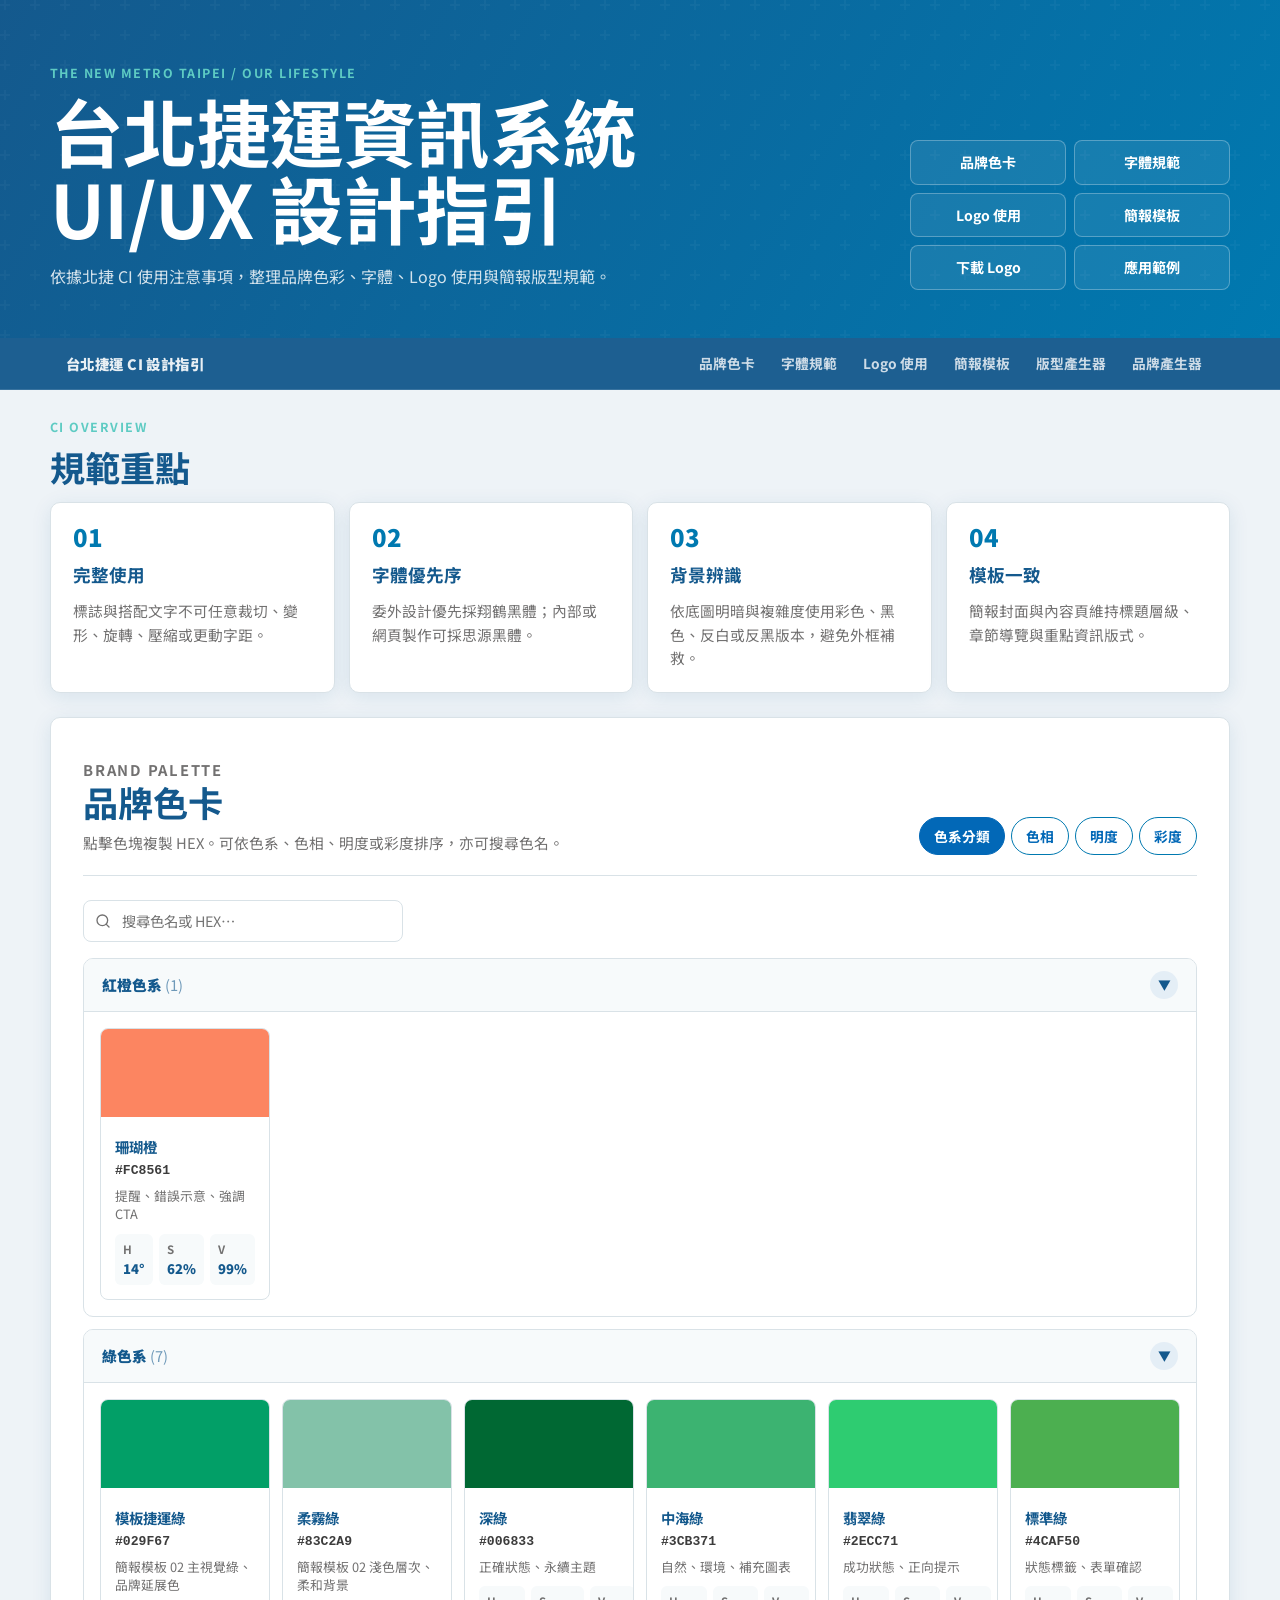
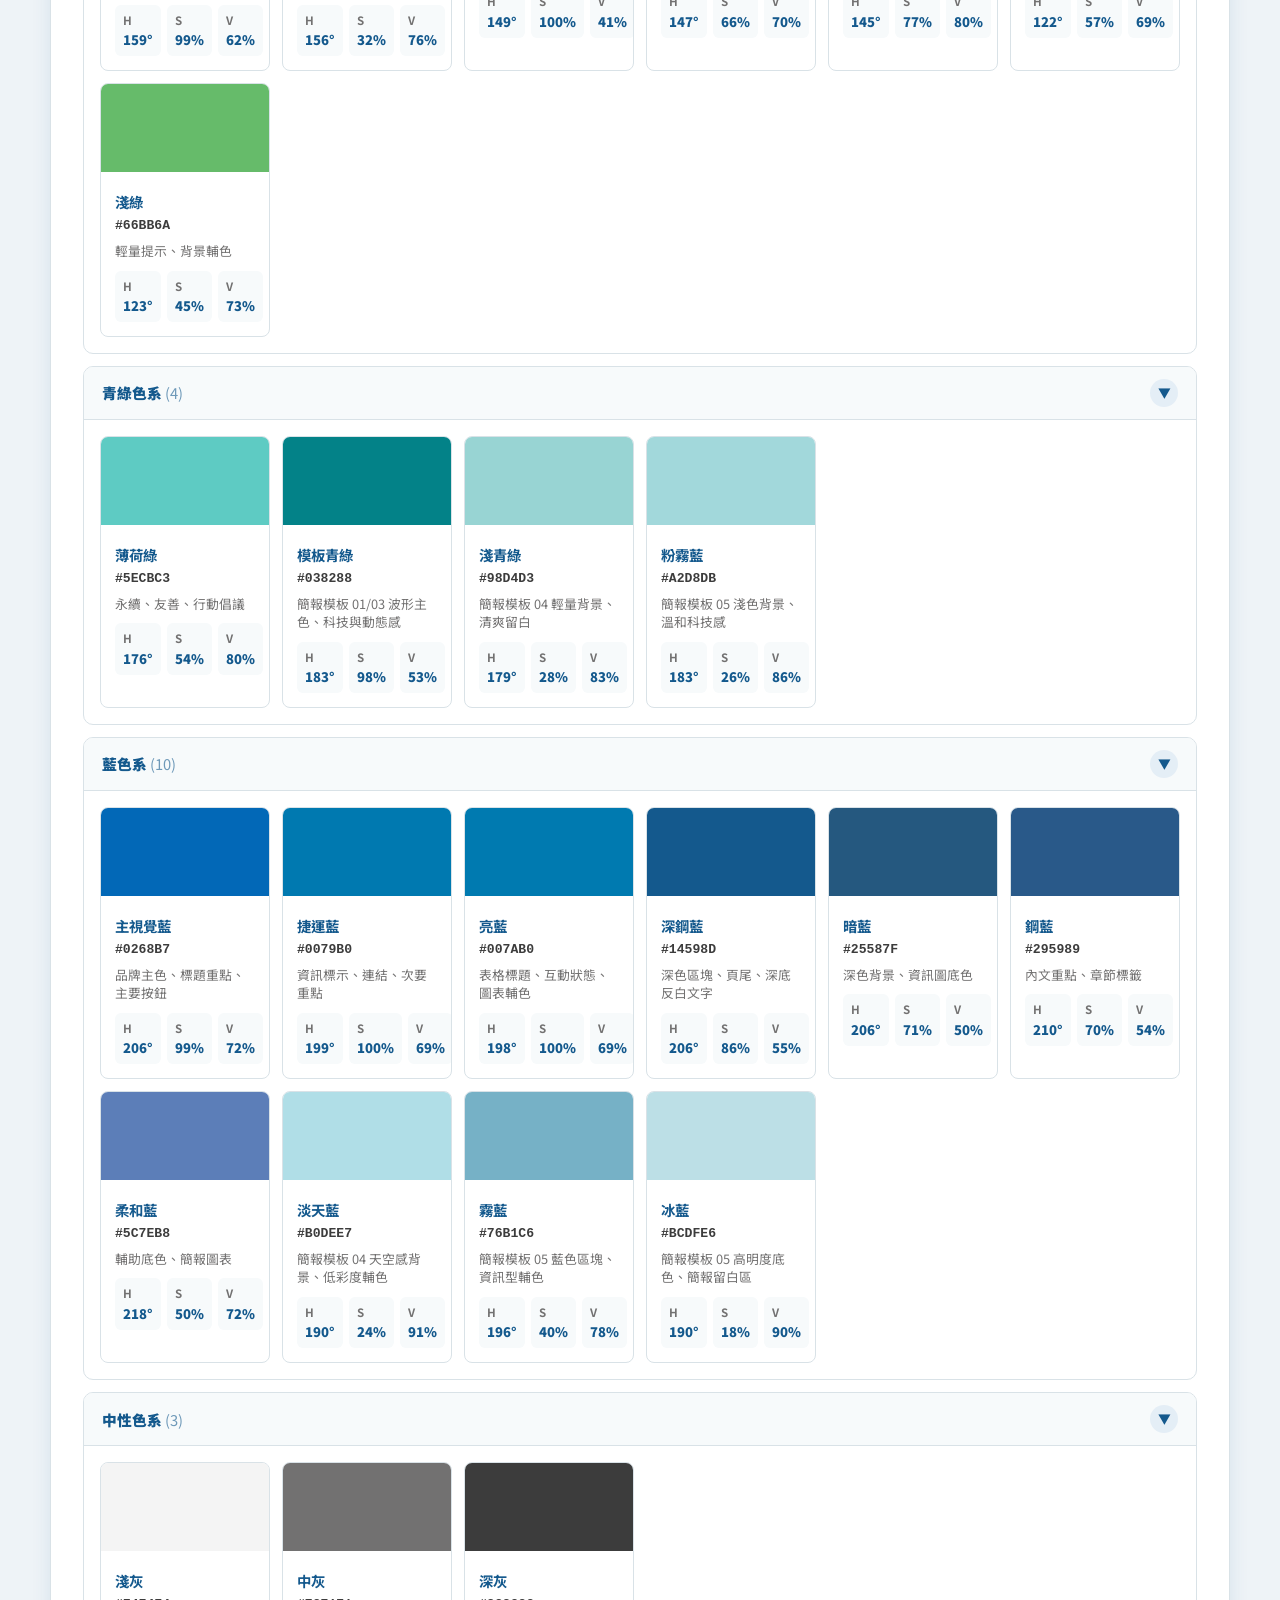
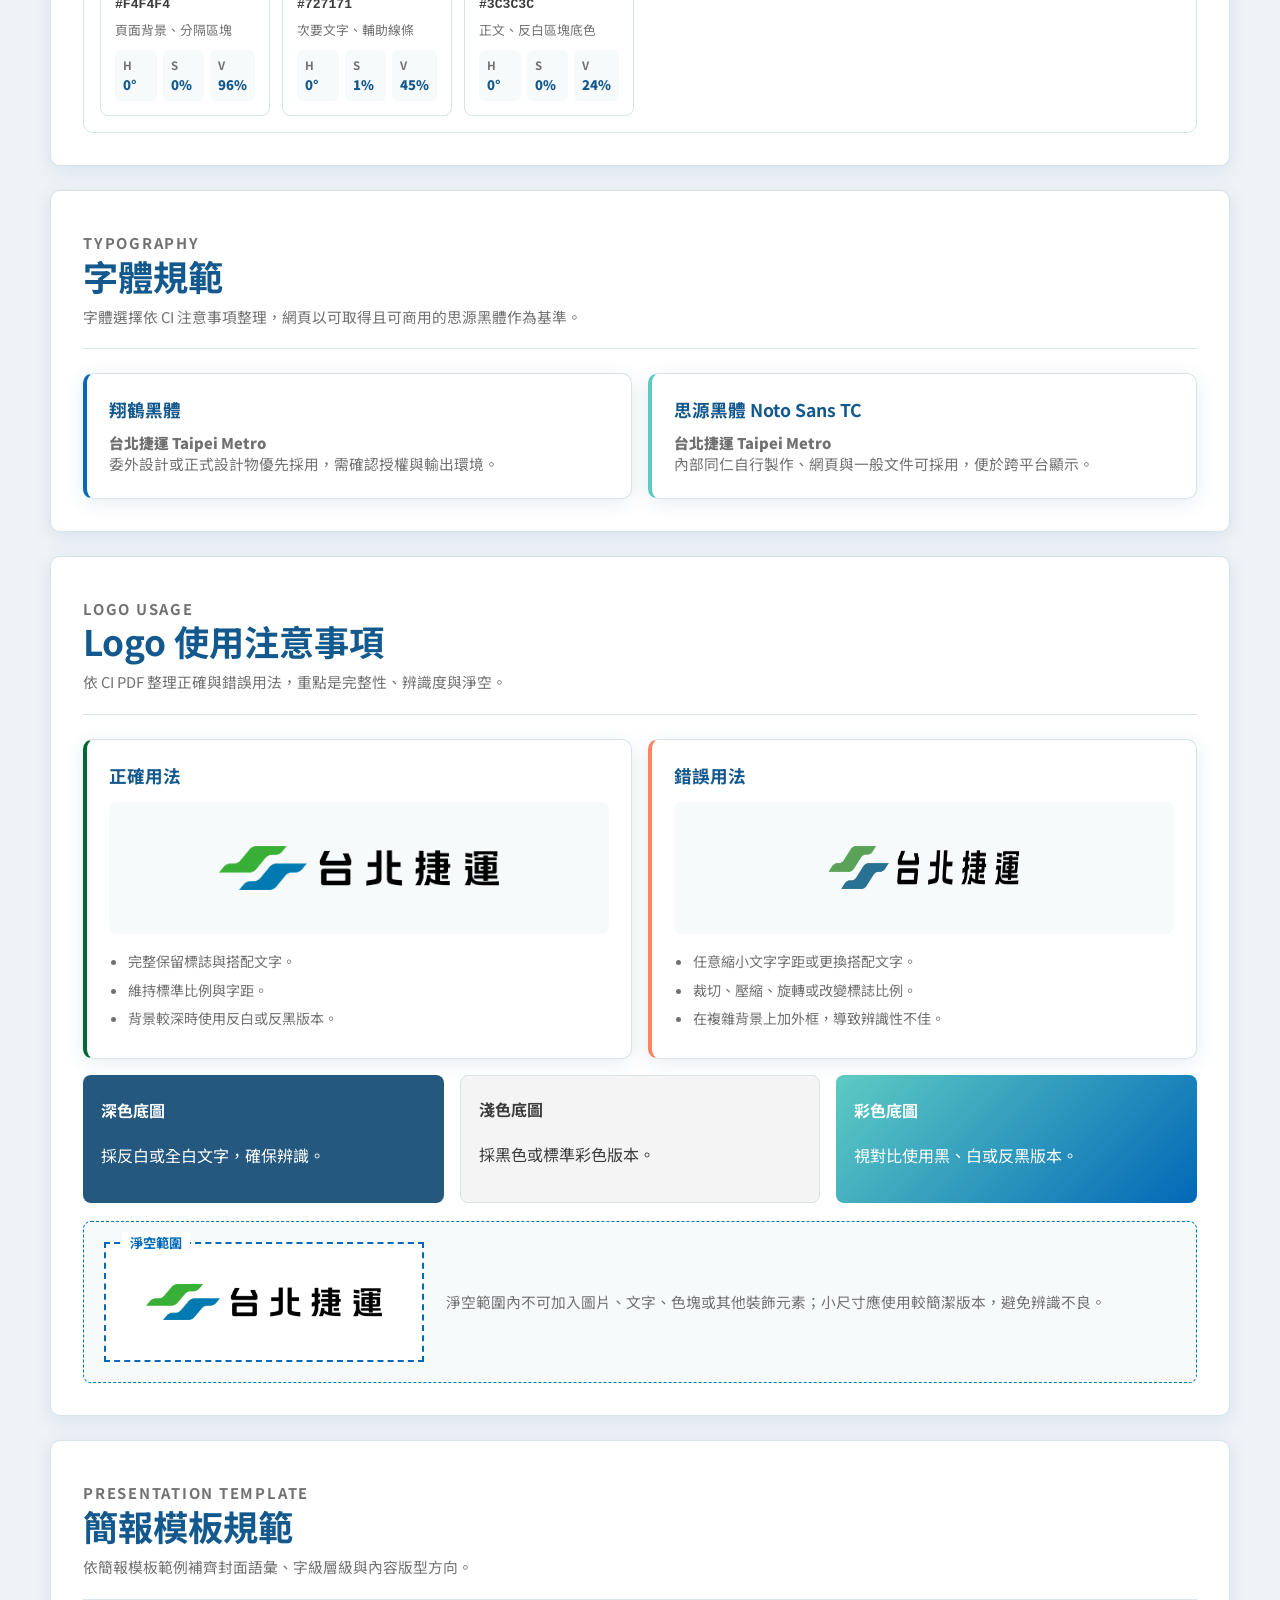
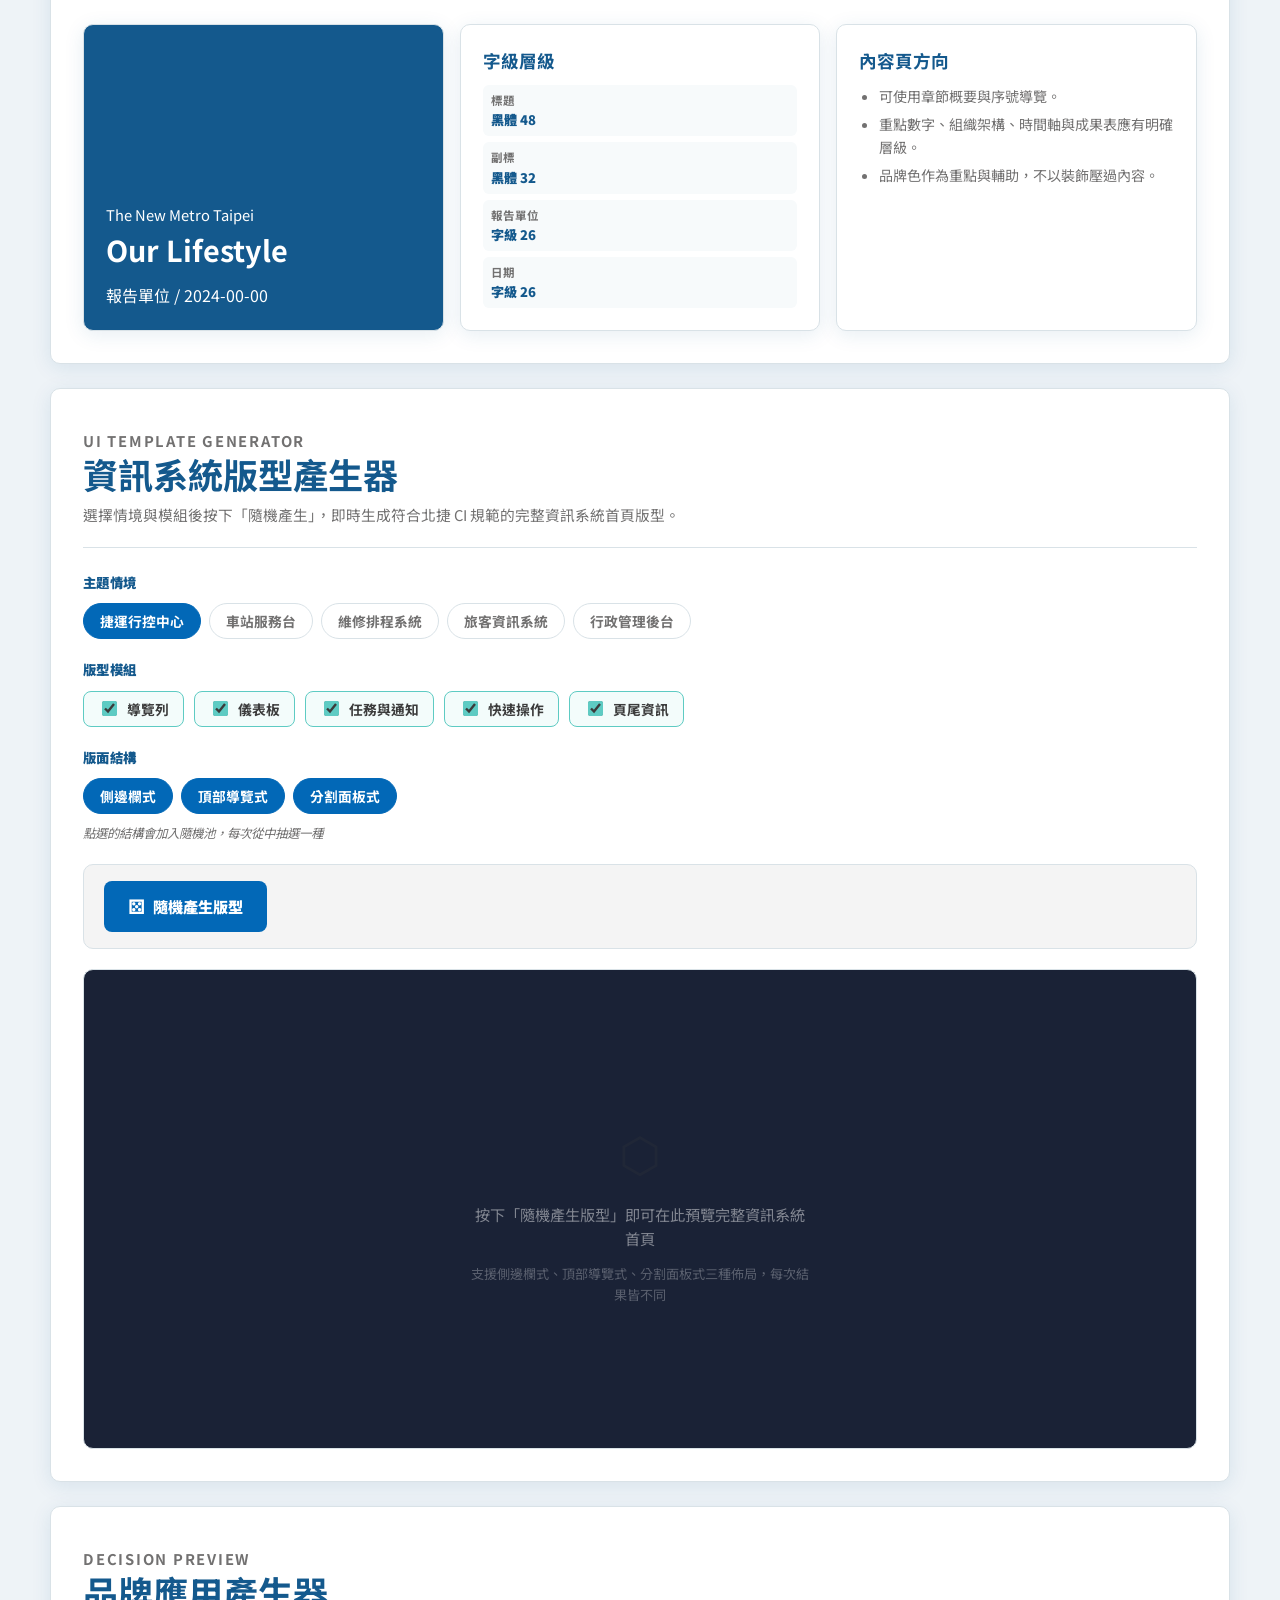
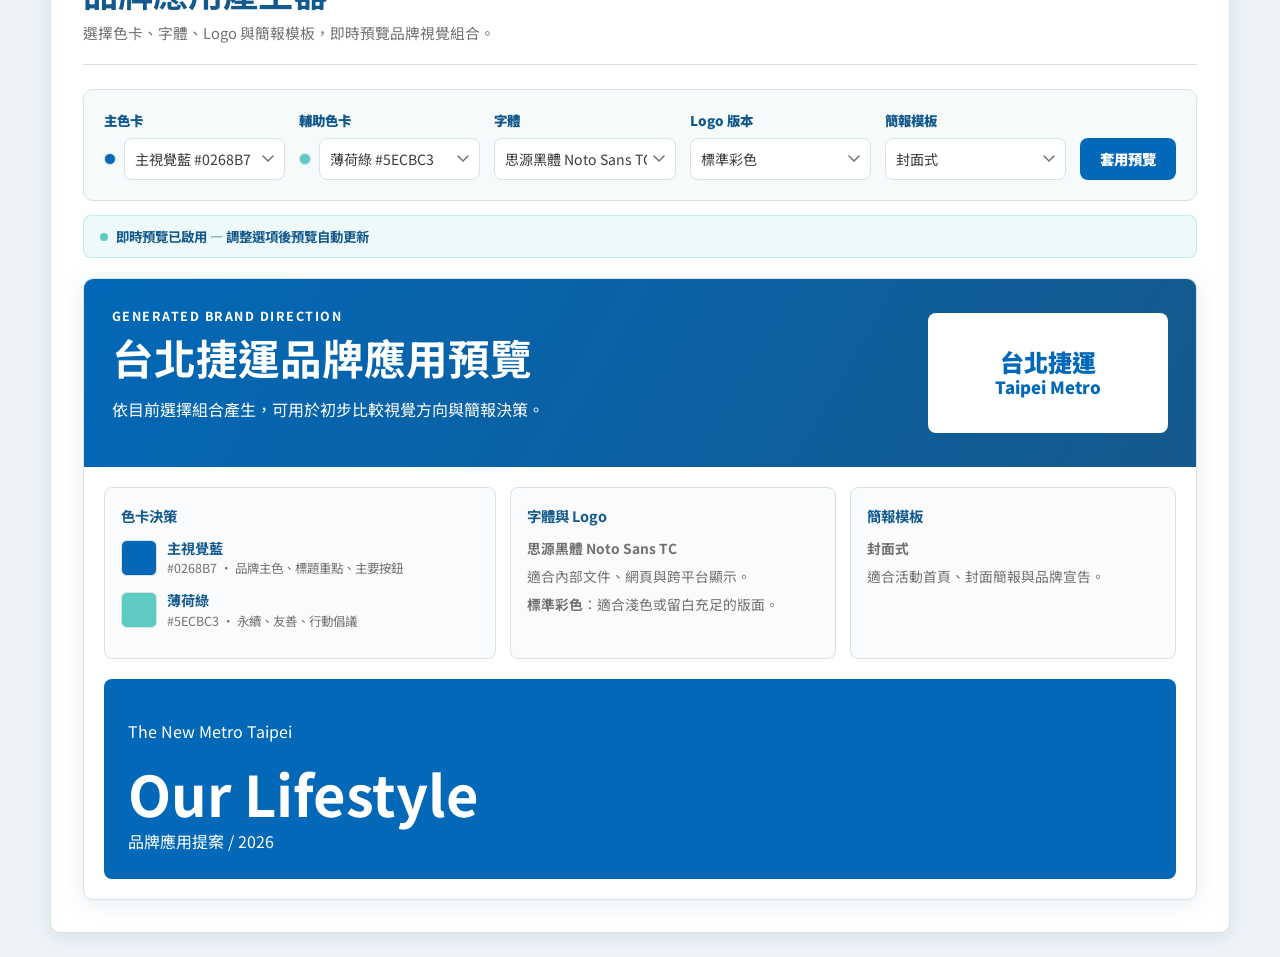
==== commit dc2c3cae: "1.新增專案 README 與維護規模化策略文件 2.加入品牌應用產生器功能" ====
--- a/index.html
+++ b/index.html
@@ -43,6 +43,7 @@
                 <a href="#font-guidelines" data-section="font-guidelines">字體規範</a>
                 <a href="#logo-rules" data-section="logo-rules">Logo 使用</a>
                 <a href="#presentation" data-section="presentation">簡報模板</a>
+                <a href="#layout-generator" data-section="layout-generator">版型產生器</a>
                 <a href="#decision-generator" data-section="decision-generator">品牌產生器</a>
             </div>
         </div>
@@ -216,6 +217,76 @@
             </div>
         </section>
 
+        <!-- Layout Generator -->
+        <section id="layout-generator" class="panel layout-gen-panel reveal" aria-labelledby="layout-gen-title">
+            <div class="panel-header">
+                <div>
+                    <p class="eyebrow">UI Template Generator</p>
+                    <h2 id="layout-gen-title">資訊系統版型產生器</h2>
+                    <p>選擇情境與模組後按下「隨機產生」，即時生成符合北捷 CI 規範的完整資訊系統首頁版型。</p>
+                </div>
+            </div>
+
+            <!-- Controls -->
+            <div class="lgen-controls">
+                <div class="lgen-control-group">
+                    <p class="lgen-group-label">主題情境</p>
+                    <div class="lgen-seed-row" id="lgen-seeds">
+                        <button class="lgen-seed active" data-seed="ops">捷運行控中心</button>
+                        <button class="lgen-seed" data-seed="station">車站服務台</button>
+                        <button class="lgen-seed" data-seed="maintenance">維修排程系統</button>
+                        <button class="lgen-seed" data-seed="passenger">旅客資訊系統</button>
+                        <button class="lgen-seed" data-seed="admin">行政管理後台</button>
+                    </div>
+                </div>
+                <div class="lgen-control-group">
+                    <p class="lgen-group-label">版型模組</p>
+                    <div class="lgen-module-row" id="lgen-modules">
+                        <label class="lgen-module-check"><input type="checkbox" value="nav" checked><span>導覽列</span></label>
+                        <label class="lgen-module-check"><input type="checkbox" value="dashboard" checked><span>儀表板</span></label>
+                        <label class="lgen-module-check"><input type="checkbox" value="tasks" checked><span>任務與通知</span></label>
+                        <label class="lgen-module-check"><input type="checkbox" value="actions" checked><span>快速操作</span></label>
+                        <label class="lgen-module-check"><input type="checkbox" value="footer" checked><span>頁尾資訊</span></label>
+                    </div>
+                </div>
+                <div class="lgen-control-group">
+                    <p class="lgen-group-label">版面結構</p>
+                    <div class="lgen-seed-row" id="lgen-layouts">
+                        <button class="lgen-seed active" data-layout="sidebar">側邊欄式</button>
+                        <button class="lgen-seed active" data-layout="topnav">頂部導覽式</button>
+                        <button class="lgen-seed active" data-layout="split">分割面板式</button>
+                    </div>
+                    <p class="lgen-layout-hint">點選的結構會加入隨機池，每次從中抽選一種</p>
+                </div>
+            </div>
+
+            <div class="lgen-actions">
+                <button class="lgen-generate-btn" id="lgen-generate-btn" type="button">
+                    <span class="lgen-dice">⚄</span> 隨機產生版型
+                </button>
+                <button class="lgen-copy-btn" id="lgen-copy-btn" type="button" style="display:none">
+                    複製 HTML
+                </button>
+                <span class="lgen-badge" id="lgen-badge" style="display:none"></span>
+            </div>
+
+            <!-- Preview -->
+            <div class="lgen-preview-wrap" id="lgen-preview-wrap">
+                <div class="lgen-empty" id="lgen-empty">
+                    <div class="lgen-empty-icon">⬡</div>
+                    <p>按下「隨機產生版型」即可在此預覽完整資訊系統首頁</p>
+                    <p class="lgen-empty-sub">支援側邊欄式、頂部導覽式、分割面板式三種佈局，每次結果皆不同</p>
+                </div>
+                <div class="lgen-browser" id="lgen-browser" style="display:none">
+                    <div class="lgen-browser-bar">
+                        <span class="lgen-dot r"></span><span class="lgen-dot y"></span><span class="lgen-dot g"></span>
+                        <span class="lgen-browser-url" id="lgen-browser-url">trtc-system.taipei.gov.tw</span>
+                    </div>
+                    <iframe id="lgen-frame" title="版型預覽" sandbox="allow-same-origin" scrolling="yes"></iframe>
+                </div>
+            </div>
+        </section>
+
         <!-- Brand Generator -->
         <section id="decision-generator" class="panel generator-panel reveal" aria-labelledby="generator-title">
             <div class="panel-header">
--- a/style.css
+++ b/style.css
@@ -1175,4 +1175,237 @@
 
 @media (max-width: 380px) {
     .color-grid { grid-template-columns: 1fr; }
+}
+
+/* ─── Layout Generator ───────────────────────────── */
+.layout-gen-panel { scroll-margin-top: calc(var(--nav-height) + 12px); }
+
+.lgen-controls {
+    display: grid;
+    gap: 20px;
+    margin-bottom: 20px;
+}
+
+.lgen-control-group { display: grid; gap: 10px; }
+
+.lgen-group-label {
+    margin: 0;
+    color: var(--blue-900);
+    font-size: 0.84rem;
+    font-weight: 900;
+    letter-spacing: 0.02em;
+}
+
+.lgen-seed-row {
+    display: flex;
+    flex-wrap: wrap;
+    gap: 8px;
+}
+
+.lgen-seed {
+    min-height: 36px;
+    padding: 6px 16px;
+    border: 1.5px solid var(--line);
+    border-radius: 20px;
+    background: var(--white);
+    color: var(--gray-700);
+    font: inherit;
+    font-size: 0.86rem;
+    font-weight: 700;
+    cursor: pointer;
+    transition: background var(--transition), border-color var(--transition), color var(--transition), transform var(--transition);
+}
+
+.lgen-seed:hover { border-color: var(--blue-600); color: var(--blue-700); transform: translateY(-1px); }
+
+.lgen-seed.active {
+    background: var(--blue-700);
+    border-color: var(--blue-700);
+    color: var(--white);
+}
+
+/* layout pills are multi-toggle: dim when inactive */
+#lgen-layouts .lgen-seed:not(.active) {
+    background: var(--gray-100);
+    color: var(--gray-700);
+    border-color: var(--line);
+    opacity: 0.55;
+}
+
+#lgen-layouts .lgen-seed.active { opacity: 1; }
+
+.lgen-layout-hint {
+    margin: 0;
+    color: var(--gray-700);
+    font-size: 0.78rem;
+    font-style: italic;
+}
+
+.lgen-module-row {
+    display: flex;
+    flex-wrap: wrap;
+    gap: 10px;
+}
+
+.lgen-module-check {
+    display: flex;
+    align-items: center;
+    gap: 7px;
+    padding: 6px 14px;
+    border: 1.5px solid var(--line);
+    border-radius: 8px;
+    cursor: pointer;
+    background: var(--white);
+    transition: border-color var(--transition), background var(--transition);
+    user-select: none;
+}
+
+.lgen-module-check:has(input:checked) {
+    border-color: var(--mint);
+    background: rgba(94,203,195,0.07);
+}
+
+.lgen-module-check input { accent-color: var(--mint); width: 15px; height: 15px; cursor: pointer; }
+
+.lgen-module-check span {
+    font-size: 0.86rem;
+    font-weight: 700;
+    color: var(--gray-900);
+}
+
+/* Actions row */
+.lgen-actions {
+    display: flex;
+    align-items: center;
+    gap: 12px;
+    flex-wrap: wrap;
+    margin-bottom: 20px;
+    padding: 16px 20px;
+    border: 1px solid var(--line);
+    border-radius: var(--radius);
+    background: var(--gray-100);
+}
+
+.lgen-generate-btn {
+    display: flex;
+    align-items: center;
+    gap: 8px;
+    min-height: 44px;
+    padding: 10px 24px;
+    border: none;
+    border-radius: 8px;
+    background: var(--blue-700);
+    color: var(--white);
+    font: inherit;
+    font-size: 0.95rem;
+    font-weight: 900;
+    cursor: pointer;
+    transition: background var(--transition), transform var(--transition), box-shadow var(--transition);
+}
+
+.lgen-generate-btn:hover { background: var(--blue-900); transform: translateY(-1px); box-shadow: 0 4px 14px rgba(2,104,183,.3); }
+.lgen-generate-btn:active { transform: scale(.97); }
+
+.lgen-dice { font-size: 1.2rem; }
+
+.lgen-copy-btn {
+    min-height: 36px;
+    padding: 6px 16px;
+    border: 1.5px solid var(--blue-600);
+    border-radius: 8px;
+    background: var(--white);
+    color: var(--blue-700);
+    font: inherit;
+    font-size: 0.86rem;
+    font-weight: 700;
+    cursor: pointer;
+    transition: background var(--transition), color var(--transition);
+}
+
+.lgen-copy-btn:hover { background: var(--blue-700); color: var(--white); }
+
+.lgen-badge {
+    display: inline-flex;
+    align-items: center;
+    gap: 6px;
+    padding: 5px 12px;
+    border-radius: 20px;
+    background: rgba(94,203,195,0.15);
+    border: 1px solid rgba(94,203,195,0.4);
+    color: var(--blue-900);
+    font-size: 0.8rem;
+    font-weight: 700;
+}
+
+/* Preview area */
+.lgen-preview-wrap {
+    border: 1px solid var(--line);
+    border-radius: var(--radius);
+    overflow: hidden;
+    min-height: 480px;
+    background: #1a2236;
+    display: flex;
+    flex-direction: column;
+}
+
+.lgen-empty {
+    flex: 1;
+    display: flex;
+    flex-direction: column;
+    align-items: center;
+    justify-content: center;
+    gap: 12px;
+    padding: 48px;
+    text-align: center;
+}
+
+.lgen-empty-icon { font-size: 48px; opacity: 0.2; filter: grayscale(1); }
+
+.lgen-empty p { margin: 0; color: rgba(255,255,255,0.45); font-size: 0.95rem; max-width: 340px; line-height: 1.6; }
+
+.lgen-empty-sub { font-size: 0.82rem !important; color: rgba(255,255,255,0.28) !important; }
+
+.lgen-browser { display: flex; flex-direction: column; flex: 1; }
+
+.lgen-browser-bar {
+    display: flex;
+    align-items: center;
+    gap: 6px;
+    padding: 8px 14px;
+    background: #111827;
+    border-bottom: 1px solid rgba(255,255,255,0.06);
+    flex-shrink: 0;
+}
+
+.lgen-dot {
+    width: 10px; height: 10px; border-radius: 50%; flex-shrink: 0;
+}
+.lgen-dot.r { background: #FF5F57; }
+.lgen-dot.y { background: #FEBC2E; }
+.lgen-dot.g { background: #28C840; }
+
+.lgen-browser-url {
+    flex: 1;
+    text-align: center;
+    background: rgba(255,255,255,0.06);
+    border-radius: 5px;
+    padding: 3px 10px;
+    font-size: 11px;
+    color: rgba(255,255,255,0.35);
+    letter-spacing: 0.02em;
+    margin: 0 8px;
+    font-family: Consolas, monospace;
+}
+
+#lgen-frame {
+    flex: 1;
+    width: 100%;
+    border: none;
+    background: #fff;
+    min-height: 580px;
+}
+
+@media (max-width: 640px) {
+    .lgen-actions { flex-direction: column; align-items: flex-start; }
+    #lgen-frame { min-height: 420px; }
 }
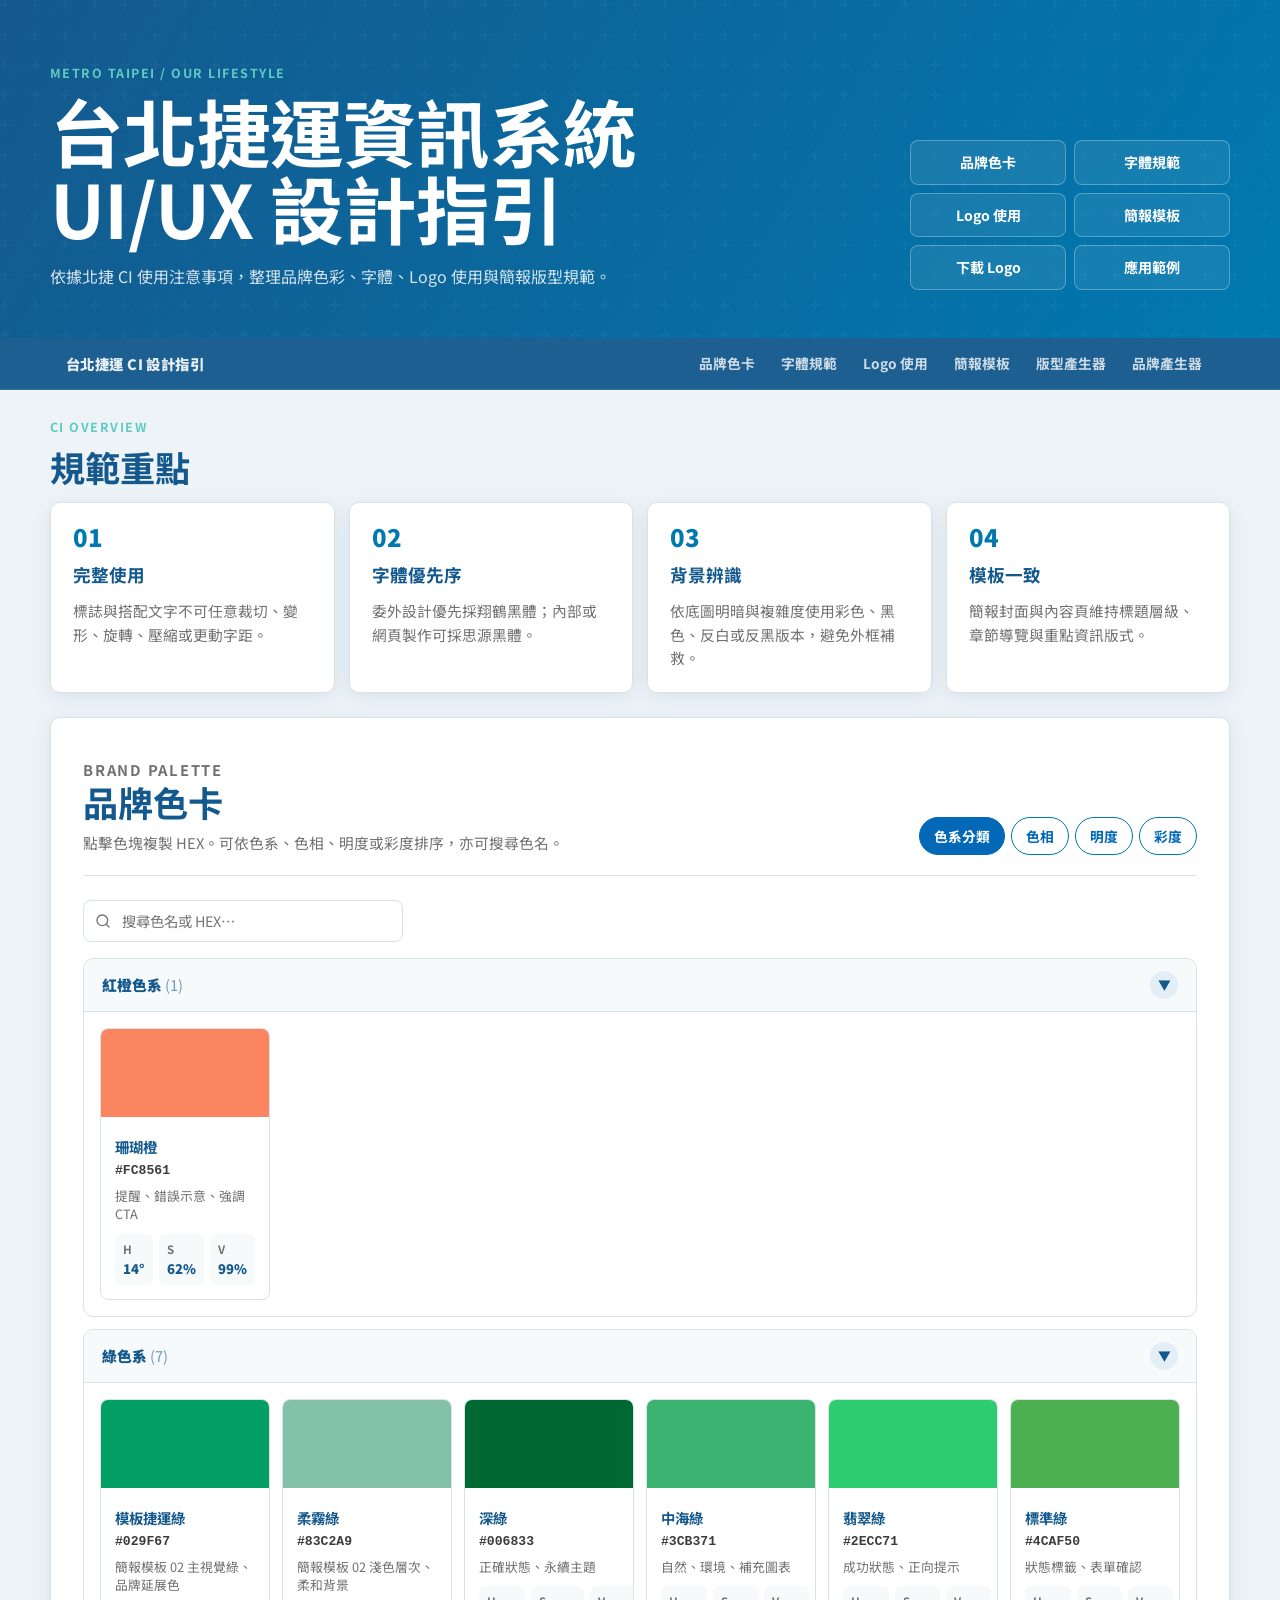
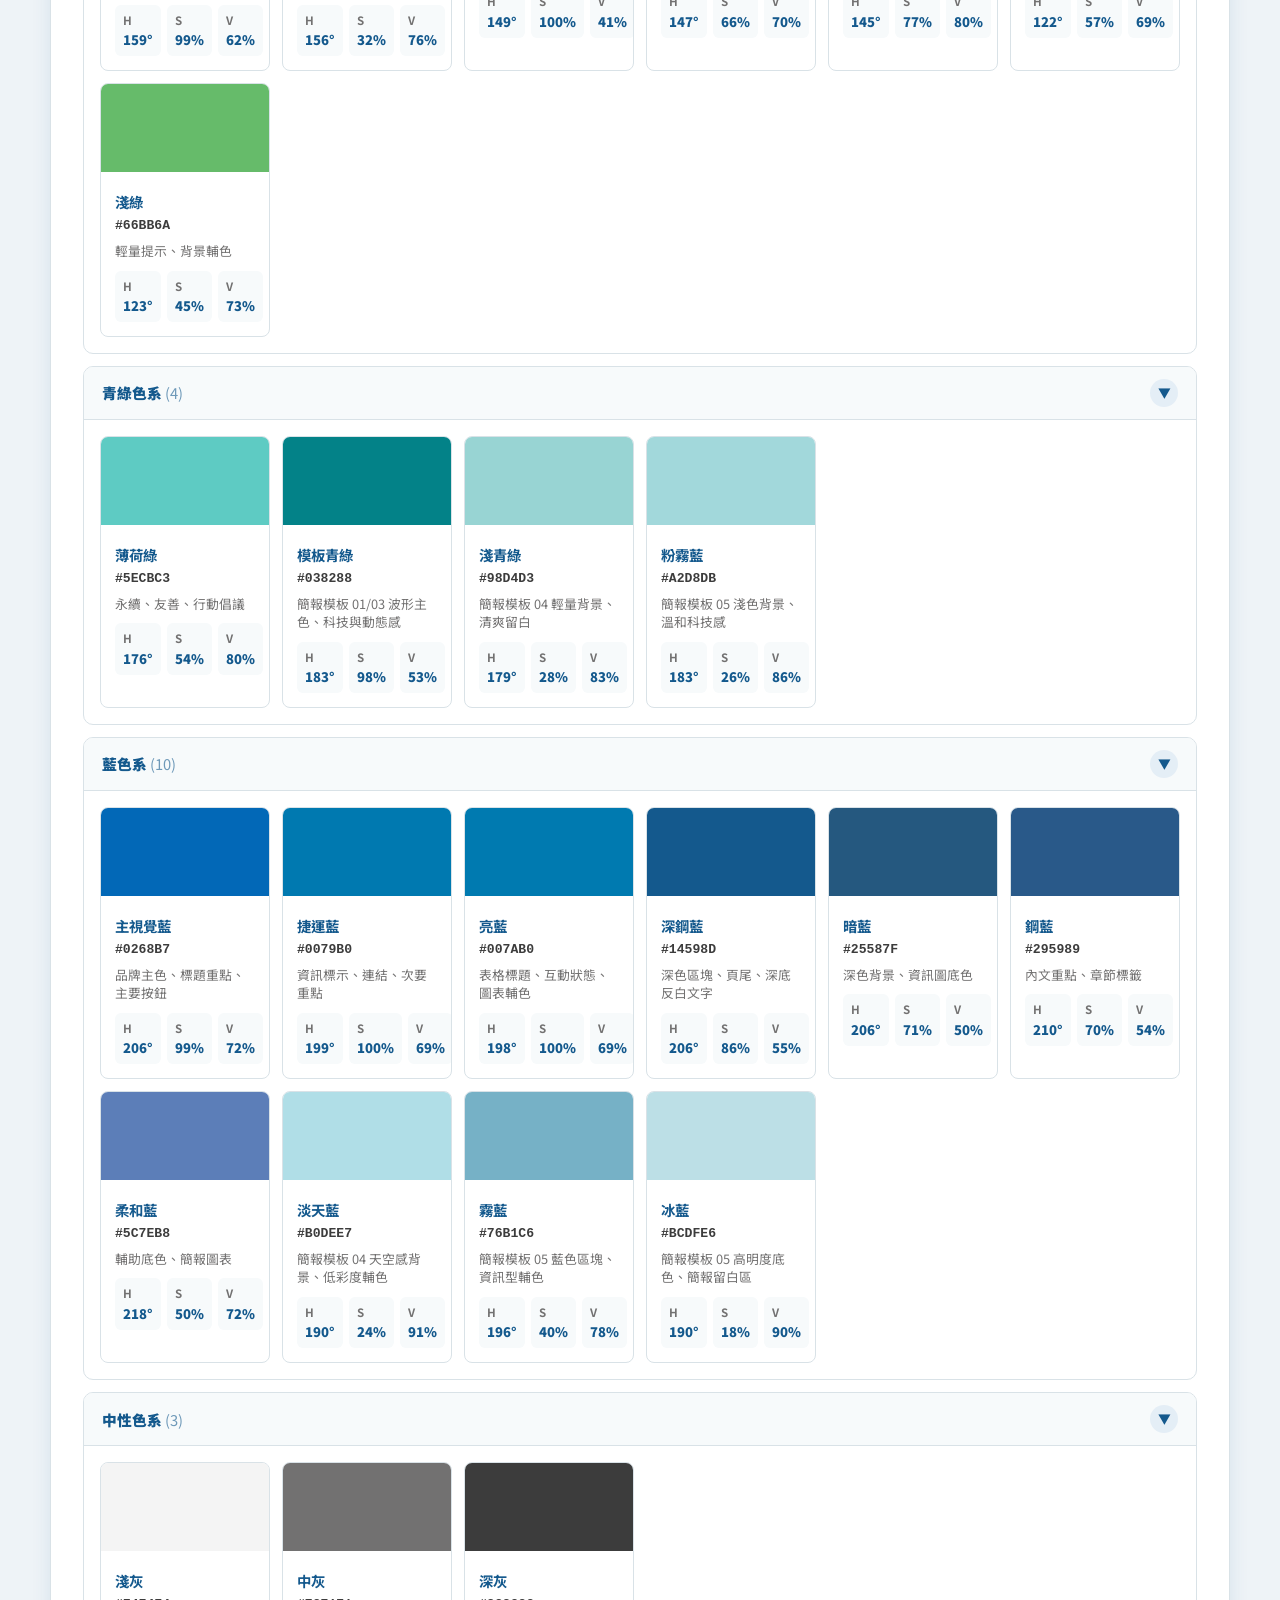
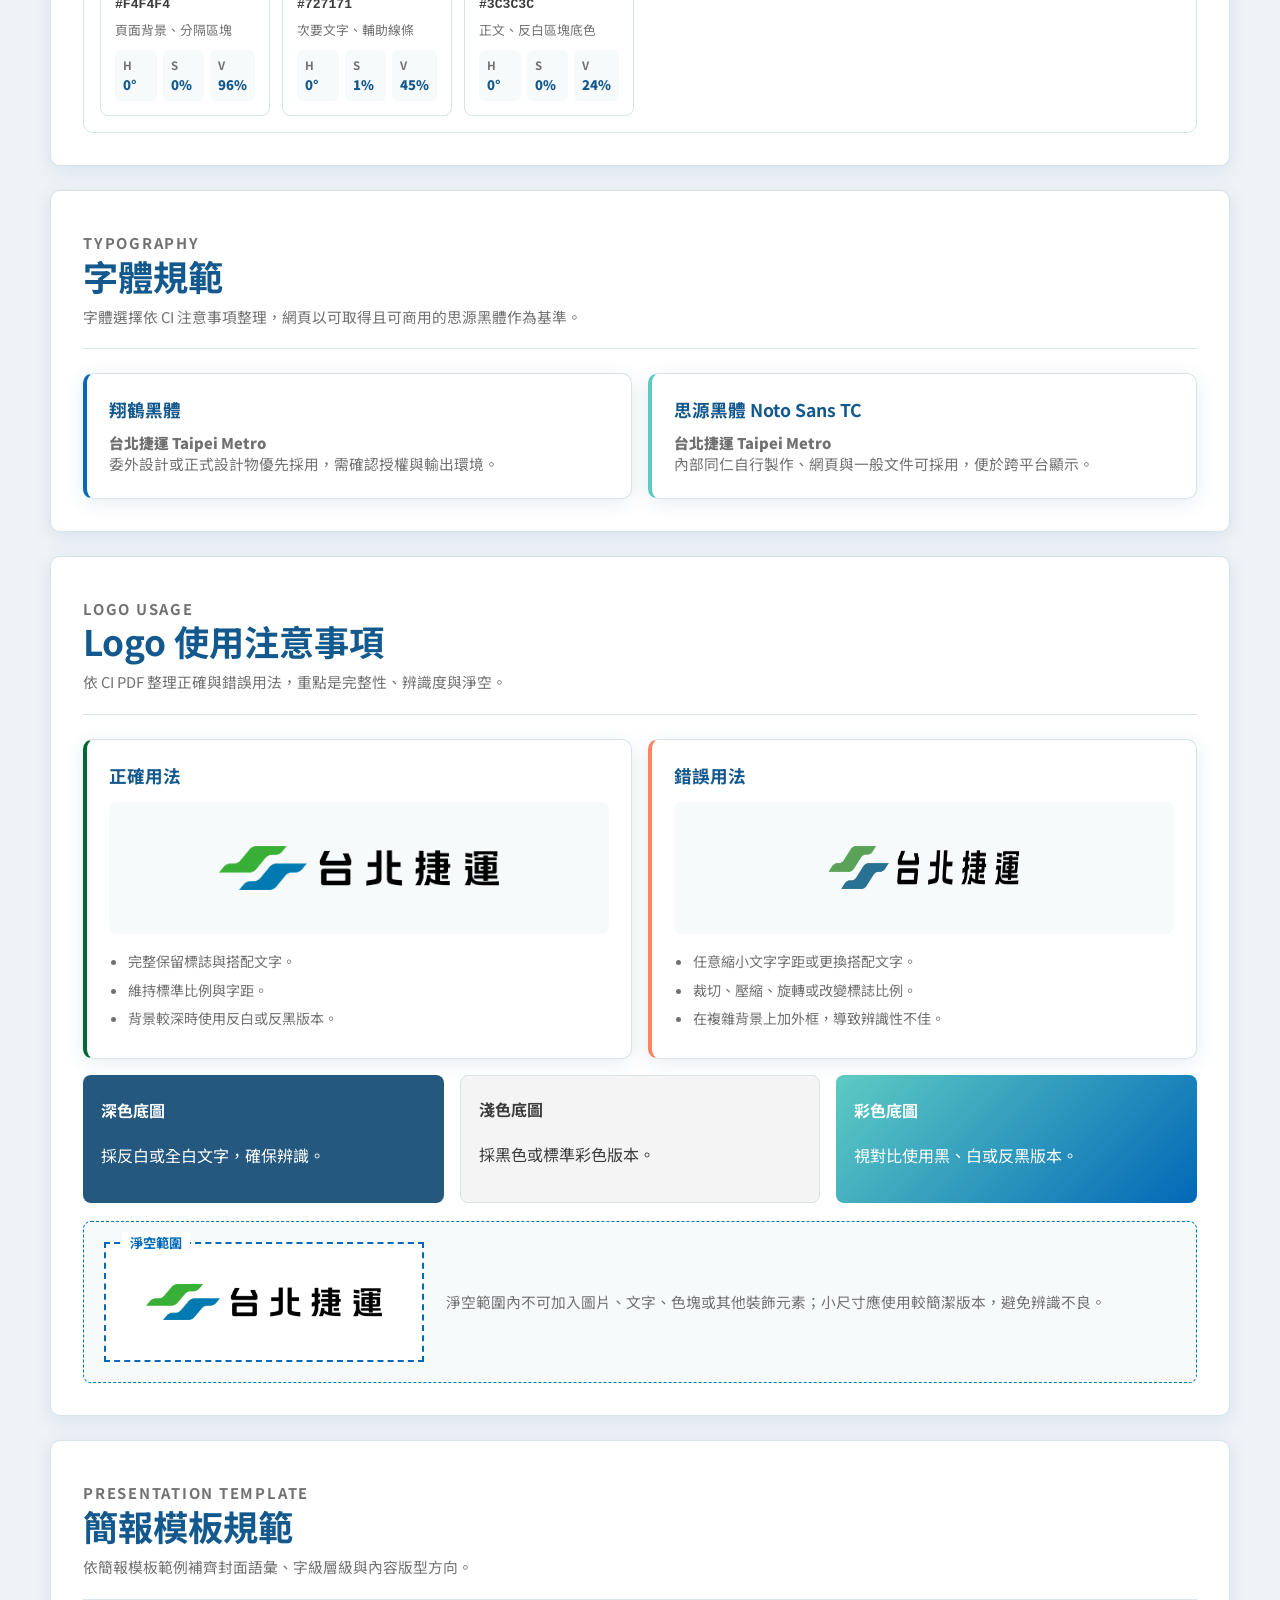
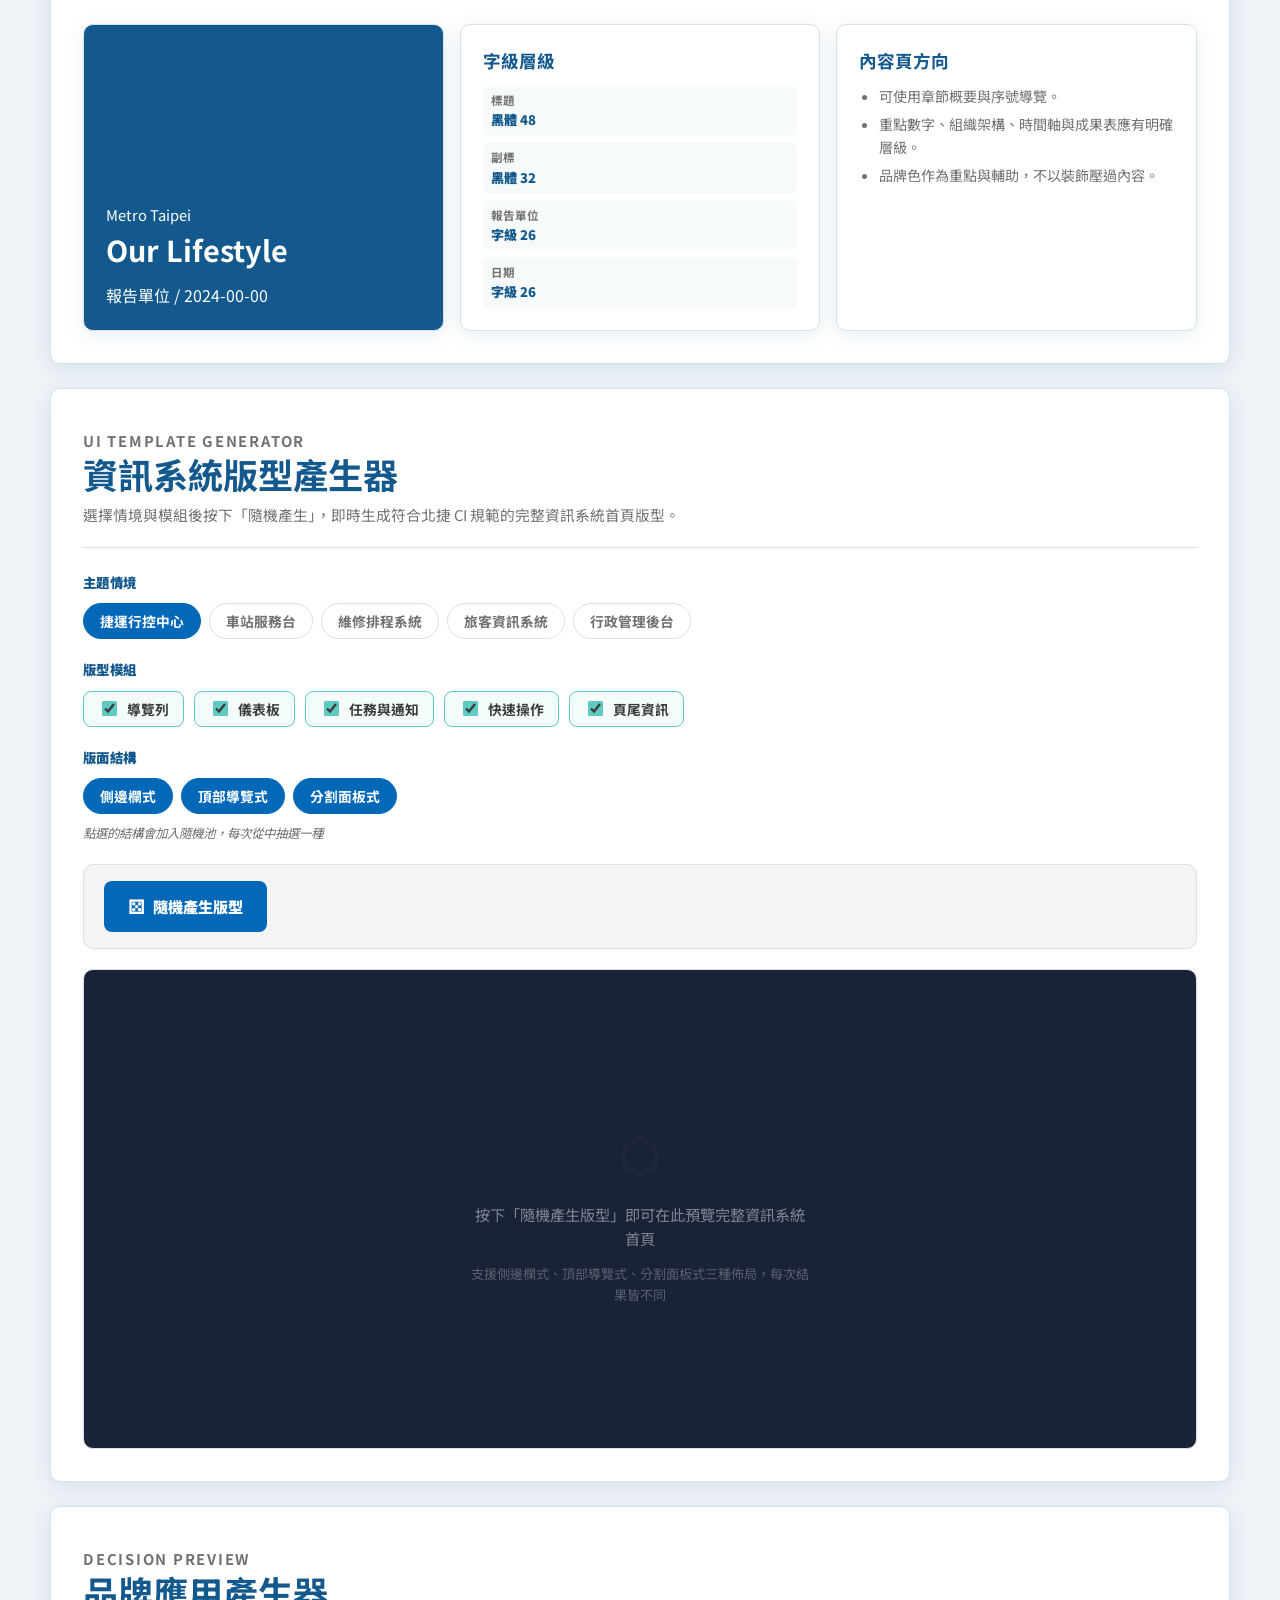
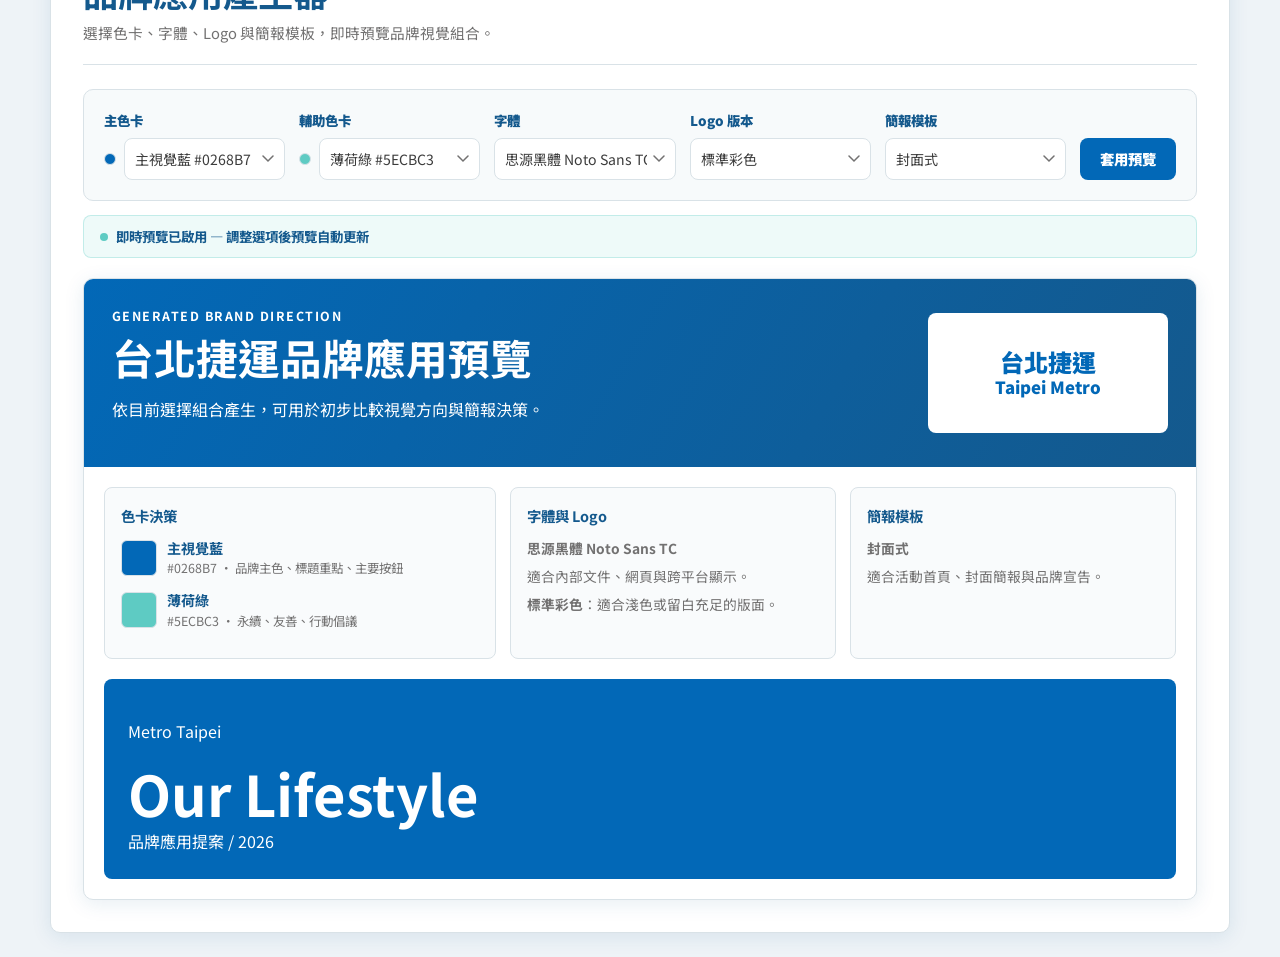
==== commit 11cb581f: "修改header標題為Metro Taipei" ====
--- a/index.html
+++ b/index.html
@@ -19,7 +19,7 @@
     <header class="site-header">
         <div class="container header-layout">
             <div>
-                <p class="eyebrow">The New Metro Taipei / Our Lifestyle</p>
+                <p class="eyebrow">Metro Taipei / Our Lifestyle</p>
                 <h1>台北捷運資訊系統<br>UI/UX 設計指引</h1>
                 <p class="lead">依據北捷 CI 使用注意事項，整理品牌色彩、字體、Logo 使用與簡報版型規範。</p>
             </div>
@@ -193,7 +193,7 @@
             </div>
             <div class="presentation-grid">
                 <article class="slide-card cover-slide">
-                    <p>The New Metro Taipei</p>
+                    <p>Metro Taipei</p>
                     <h3>Our Lifestyle</h3>
                     <span>報告單位 / 2024-00-00</span>
                 </article>
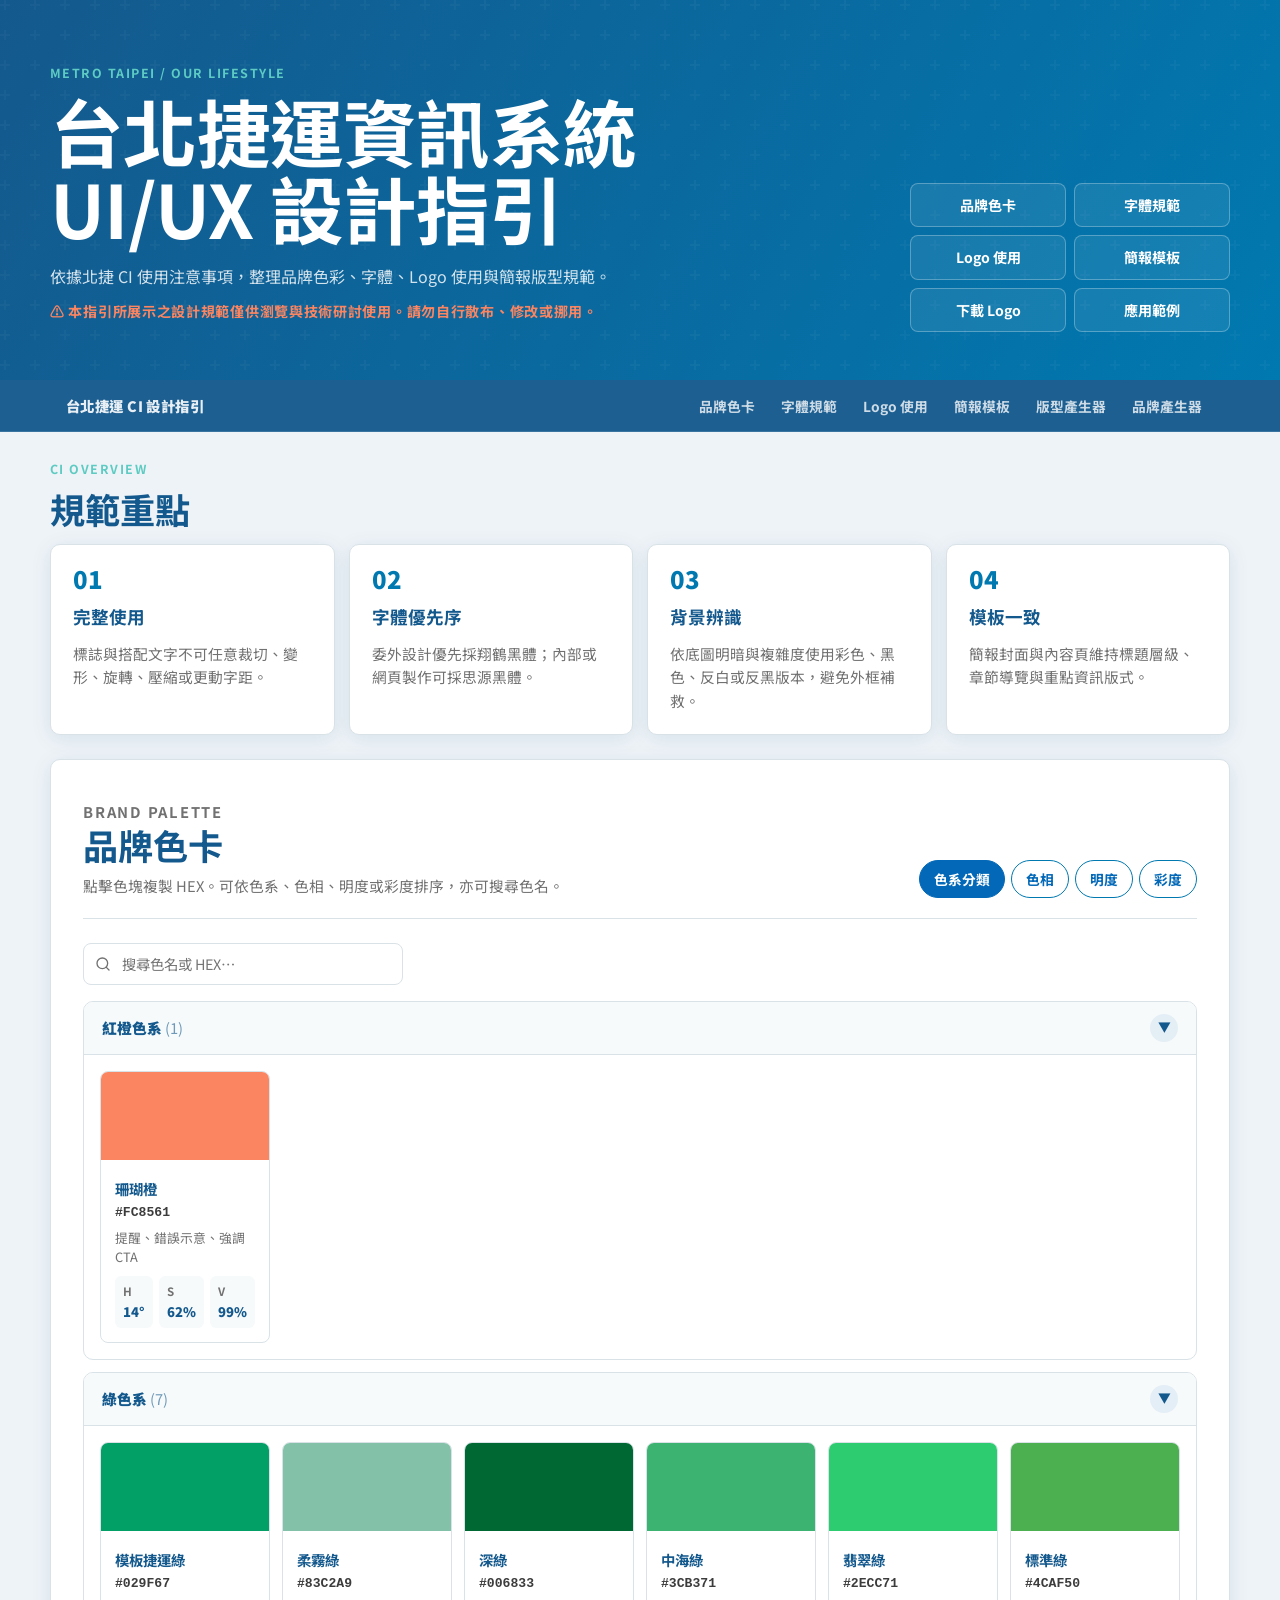
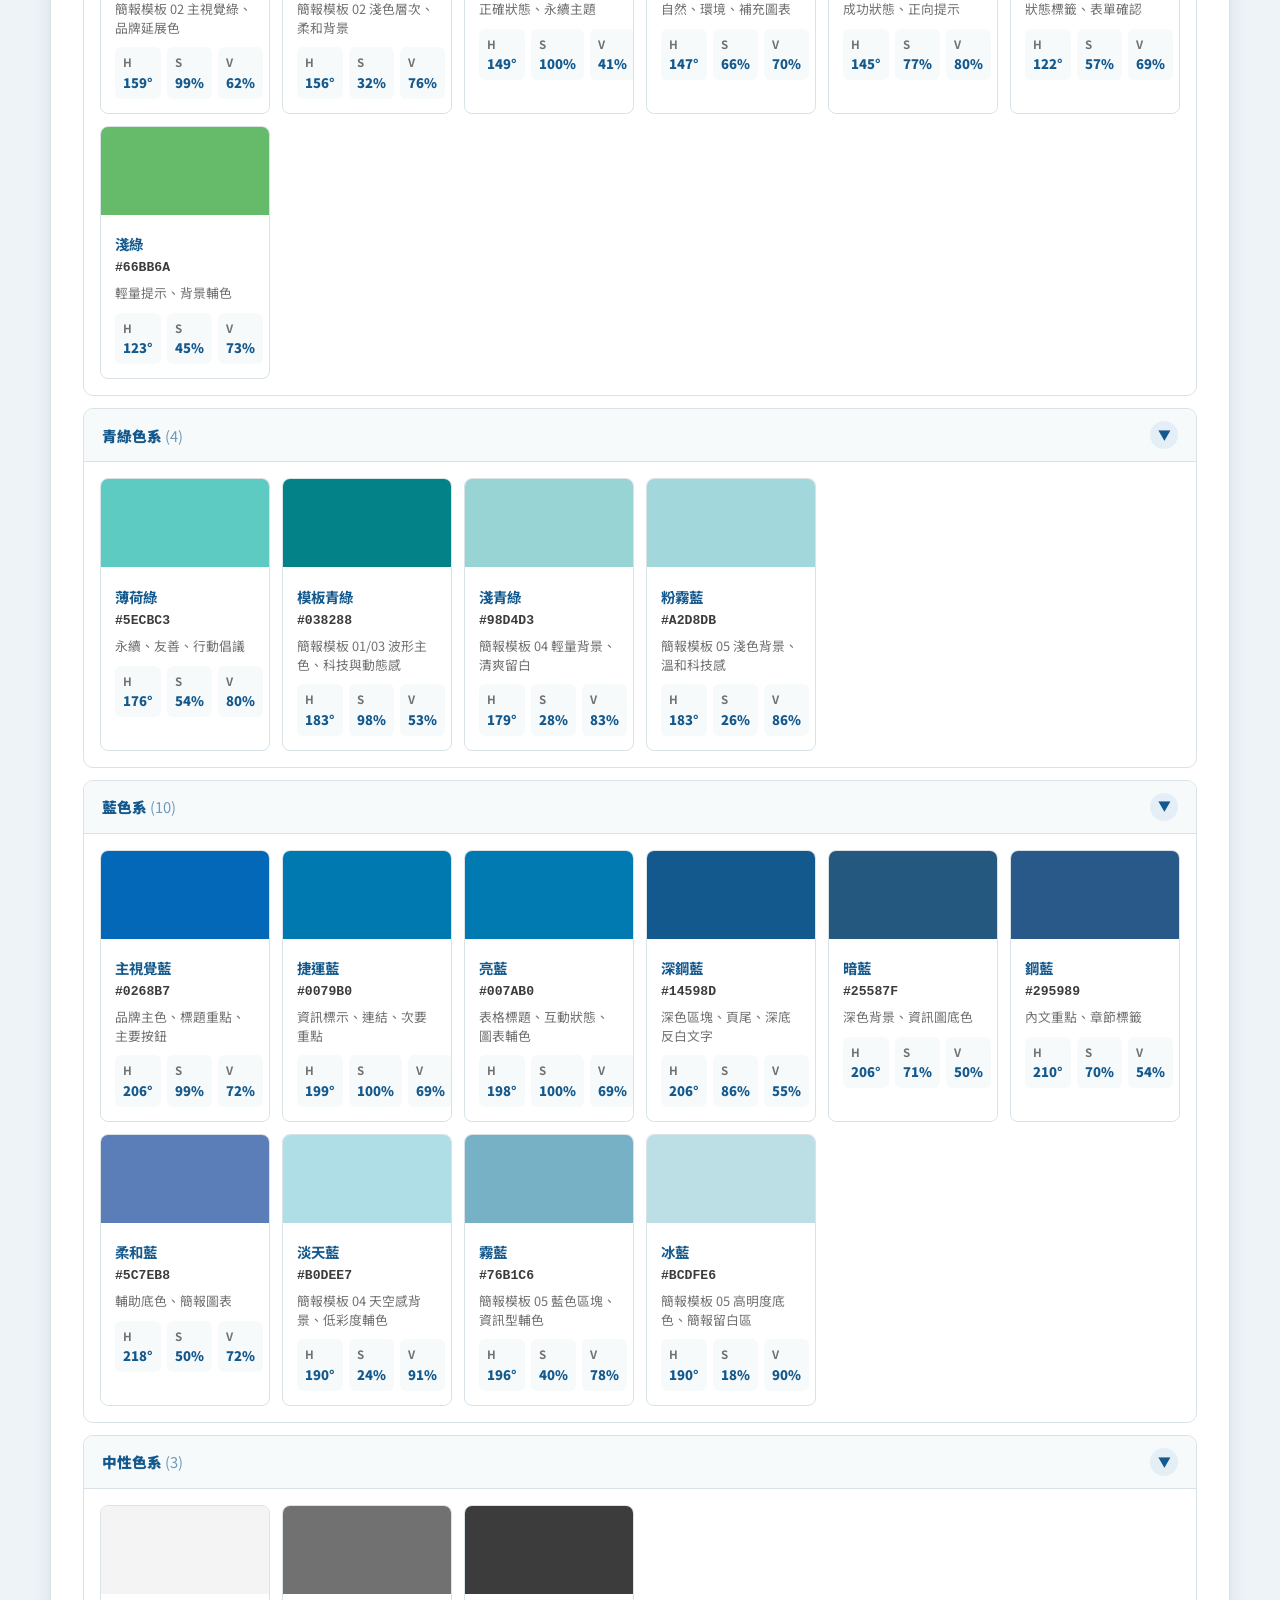
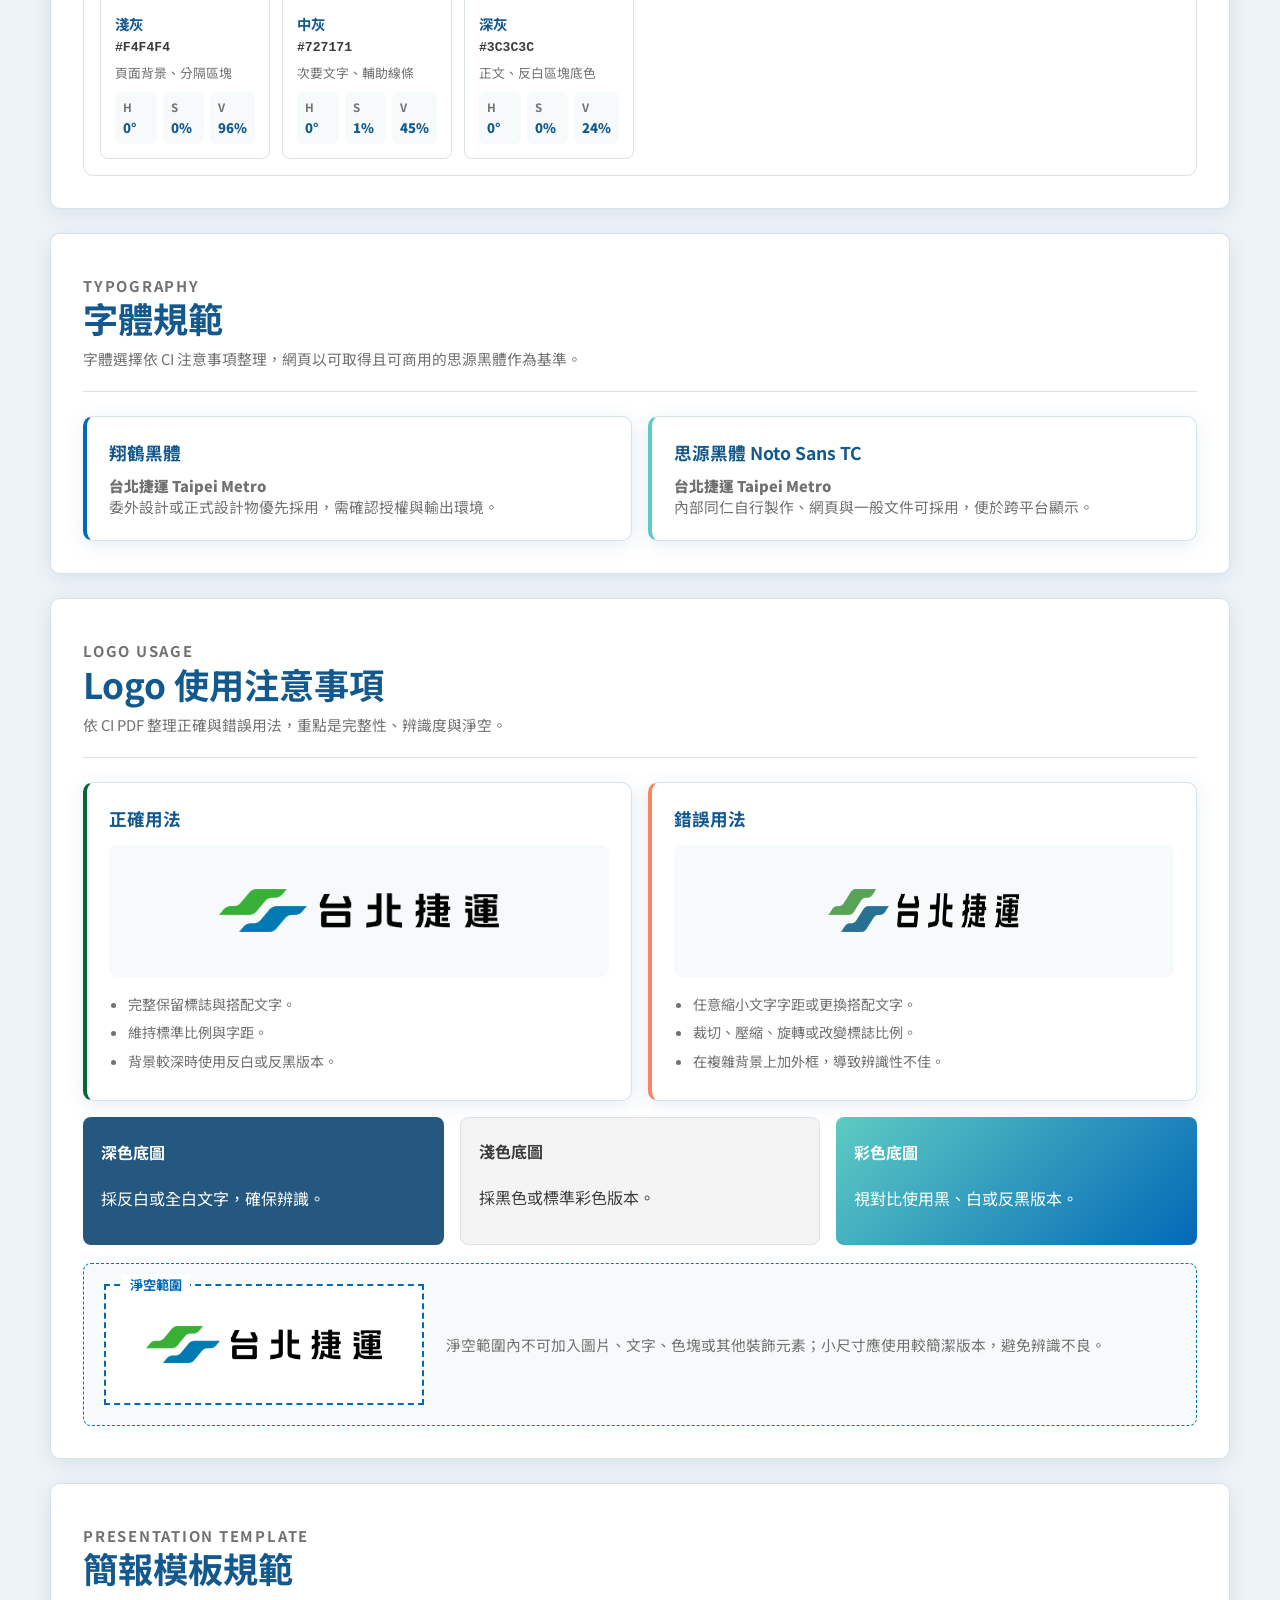
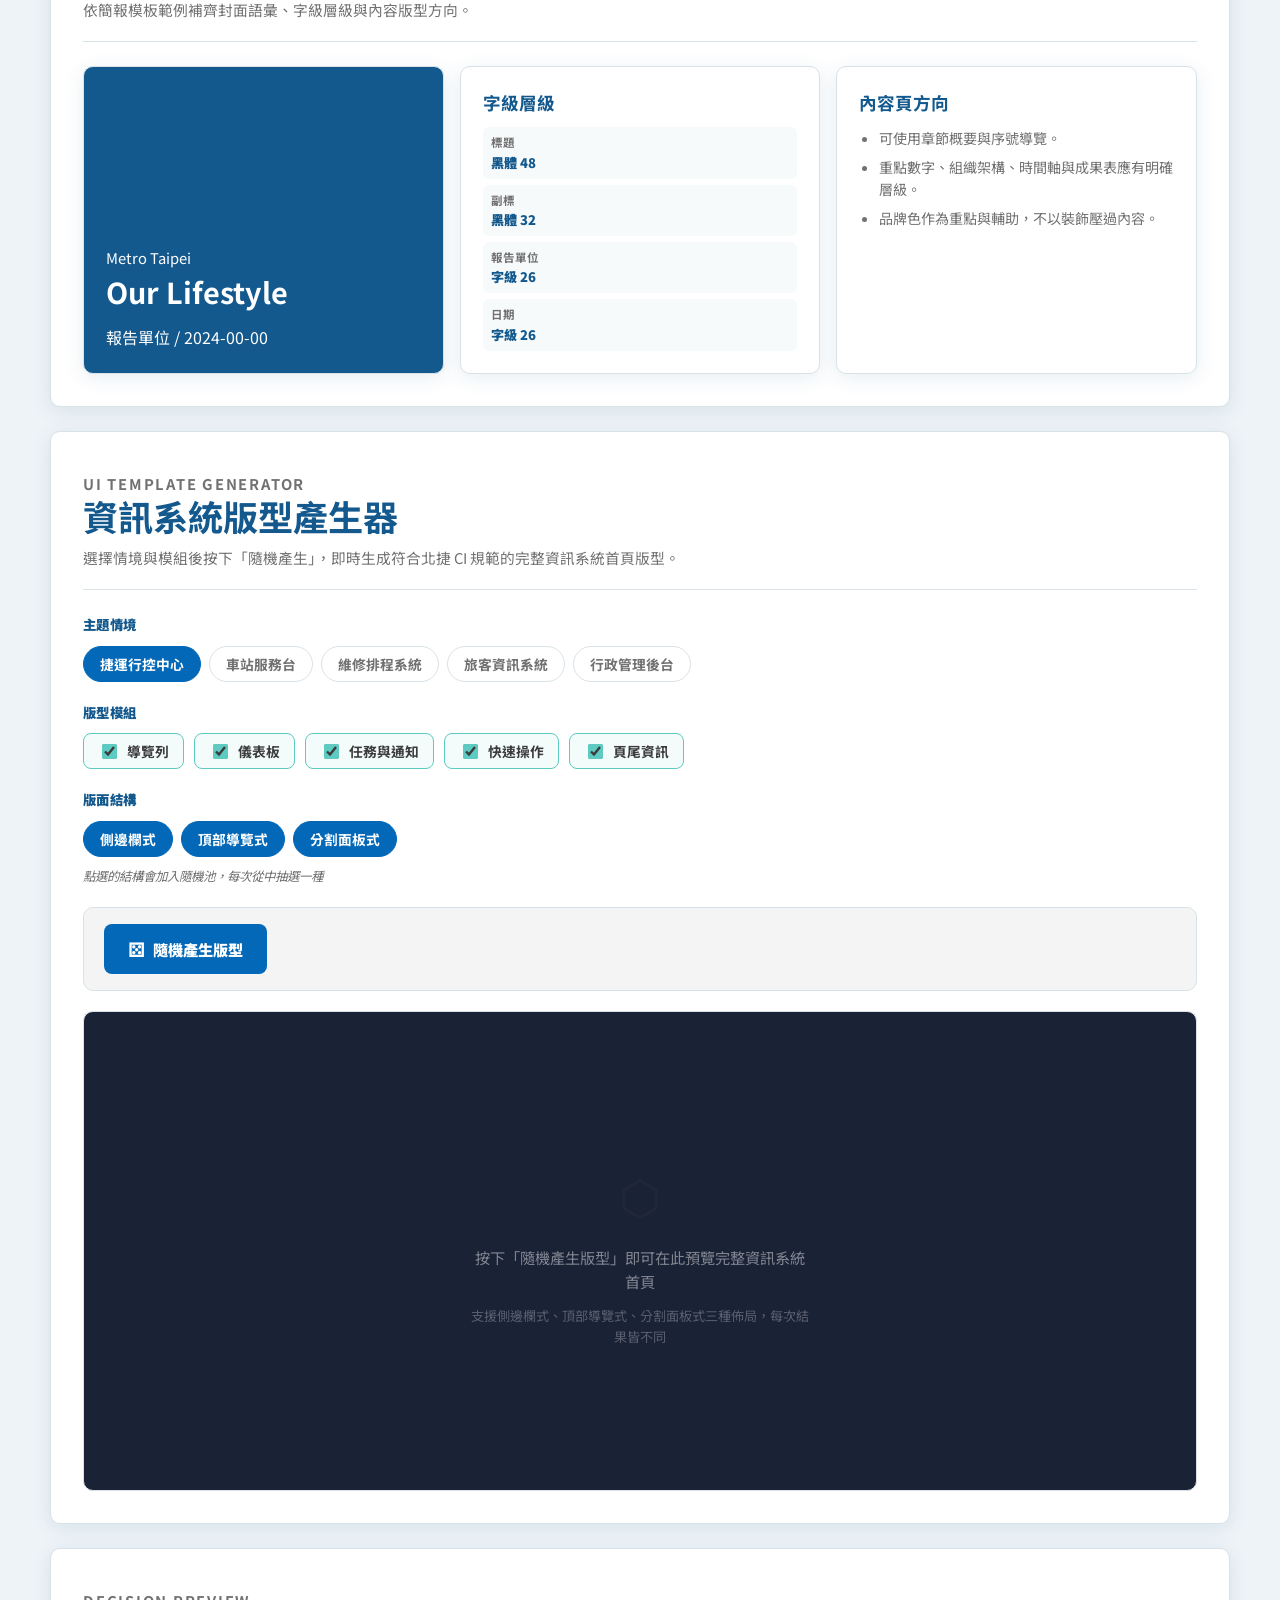
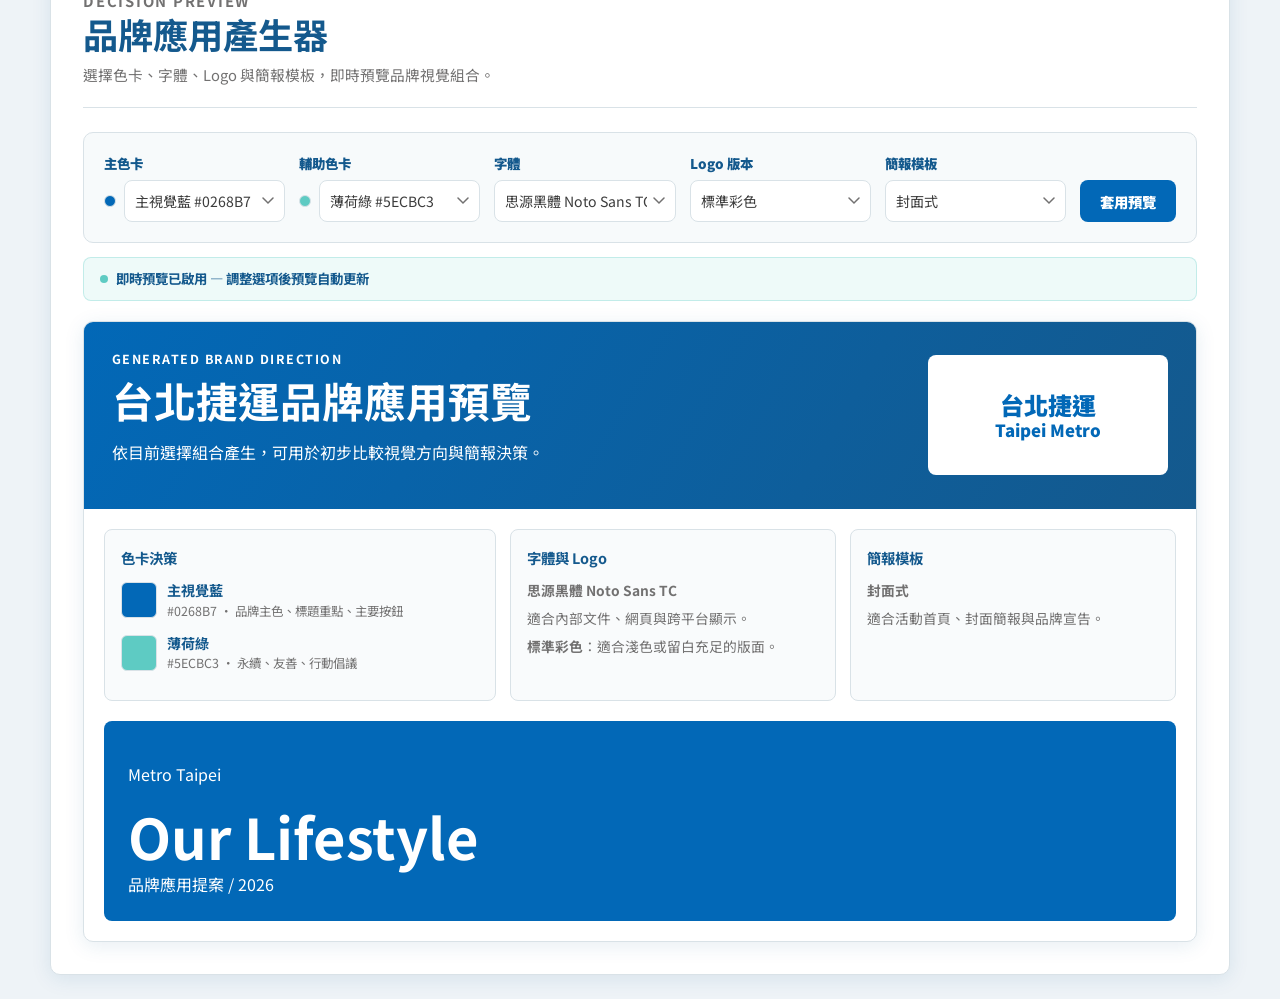
==== commit 5b0863e4: "加入警語" ====
--- a/index.html
+++ b/index.html
@@ -22,6 +22,9 @@
                 <p class="eyebrow">Metro Taipei / Our Lifestyle</p>
                 <h1>台北捷運資訊系統<br>UI/UX 設計指引</h1>
                 <p class="lead">依據北捷 CI 使用注意事項，整理品牌色彩、字體、Logo 使用與簡報版型規範。</p>
+                <div class="site-warning-banner" role="alert">
+                    ⚠️ 本指引所展示之設計規範僅供瀏覽與技術研討使用。請勿自行散布、修改或挪用。
+                </div>
             </div>
             <nav class="quick-links" aria-label="快速導覽">
                 <a href="#colors">品牌色卡</a>
--- a/style.css
+++ b/style.css
@@ -195,6 +195,17 @@
     line-height: 1.7;
 }
 
+.site-warning-banner {
+            /* background-color: #FFF3CD; */
+            /* border-bottom: 1px solid #FFEBAA; */
+            color: #FC8561;
+            padding: 10px 0px;
+            font-size: 0.88rem;
+            font-weight: 700;
+            /* text-align: center; */
+            letter-spacing: 0.05em;
+}
+
 /* ─── Quick Links (header nav) ───────────────────── */
 .quick-links {
     display: grid;
